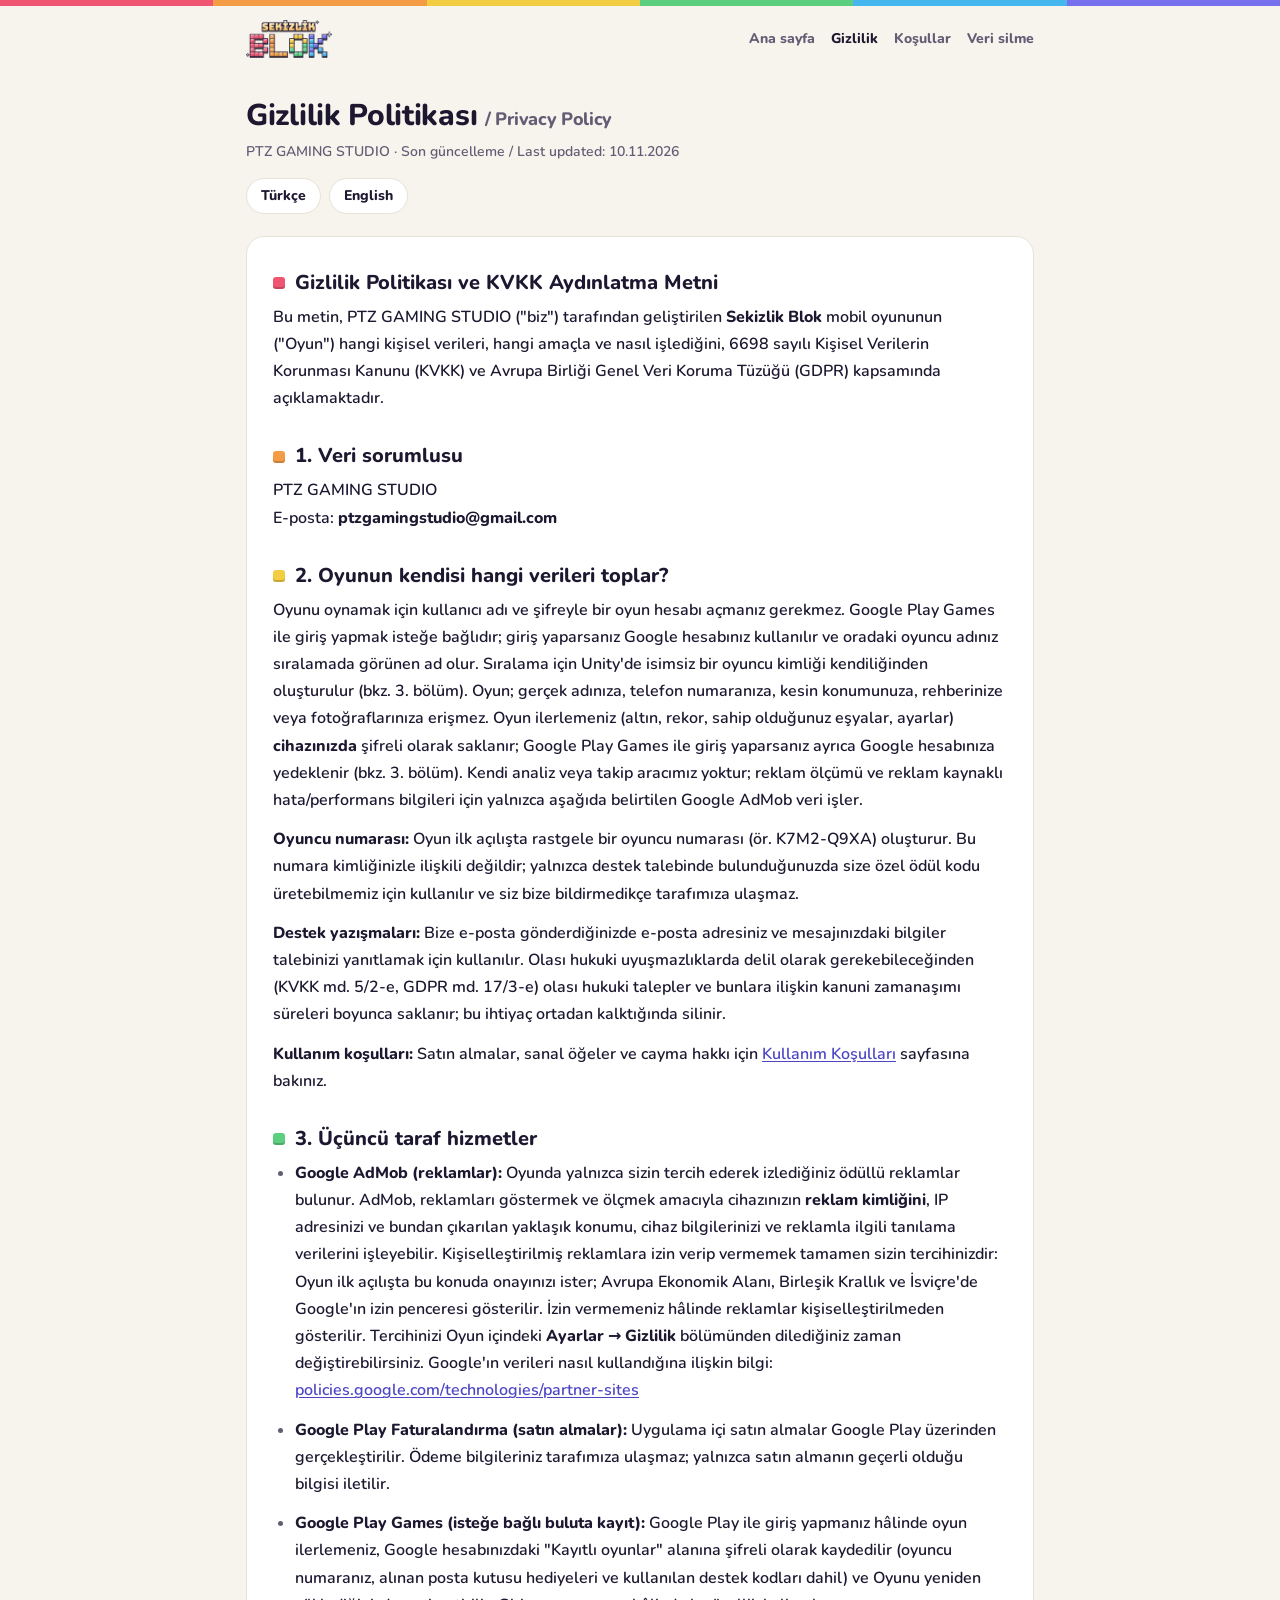
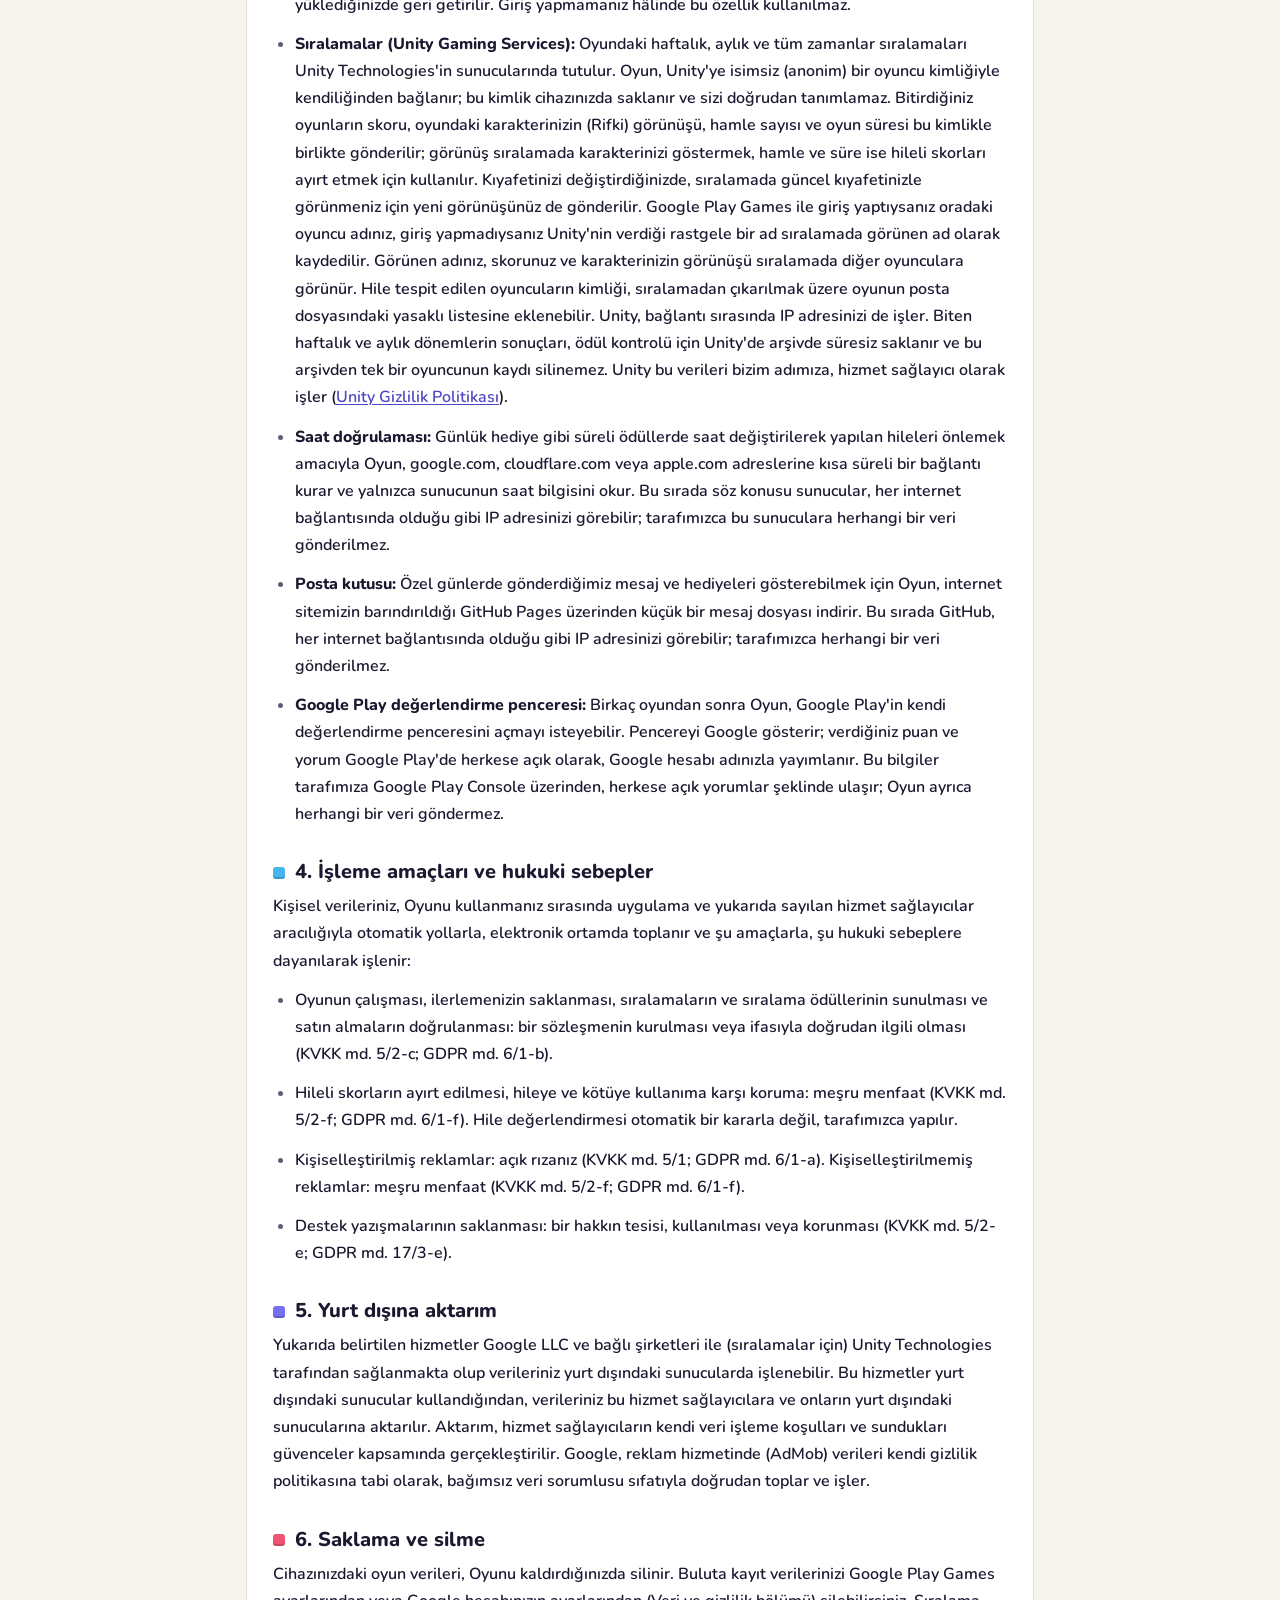
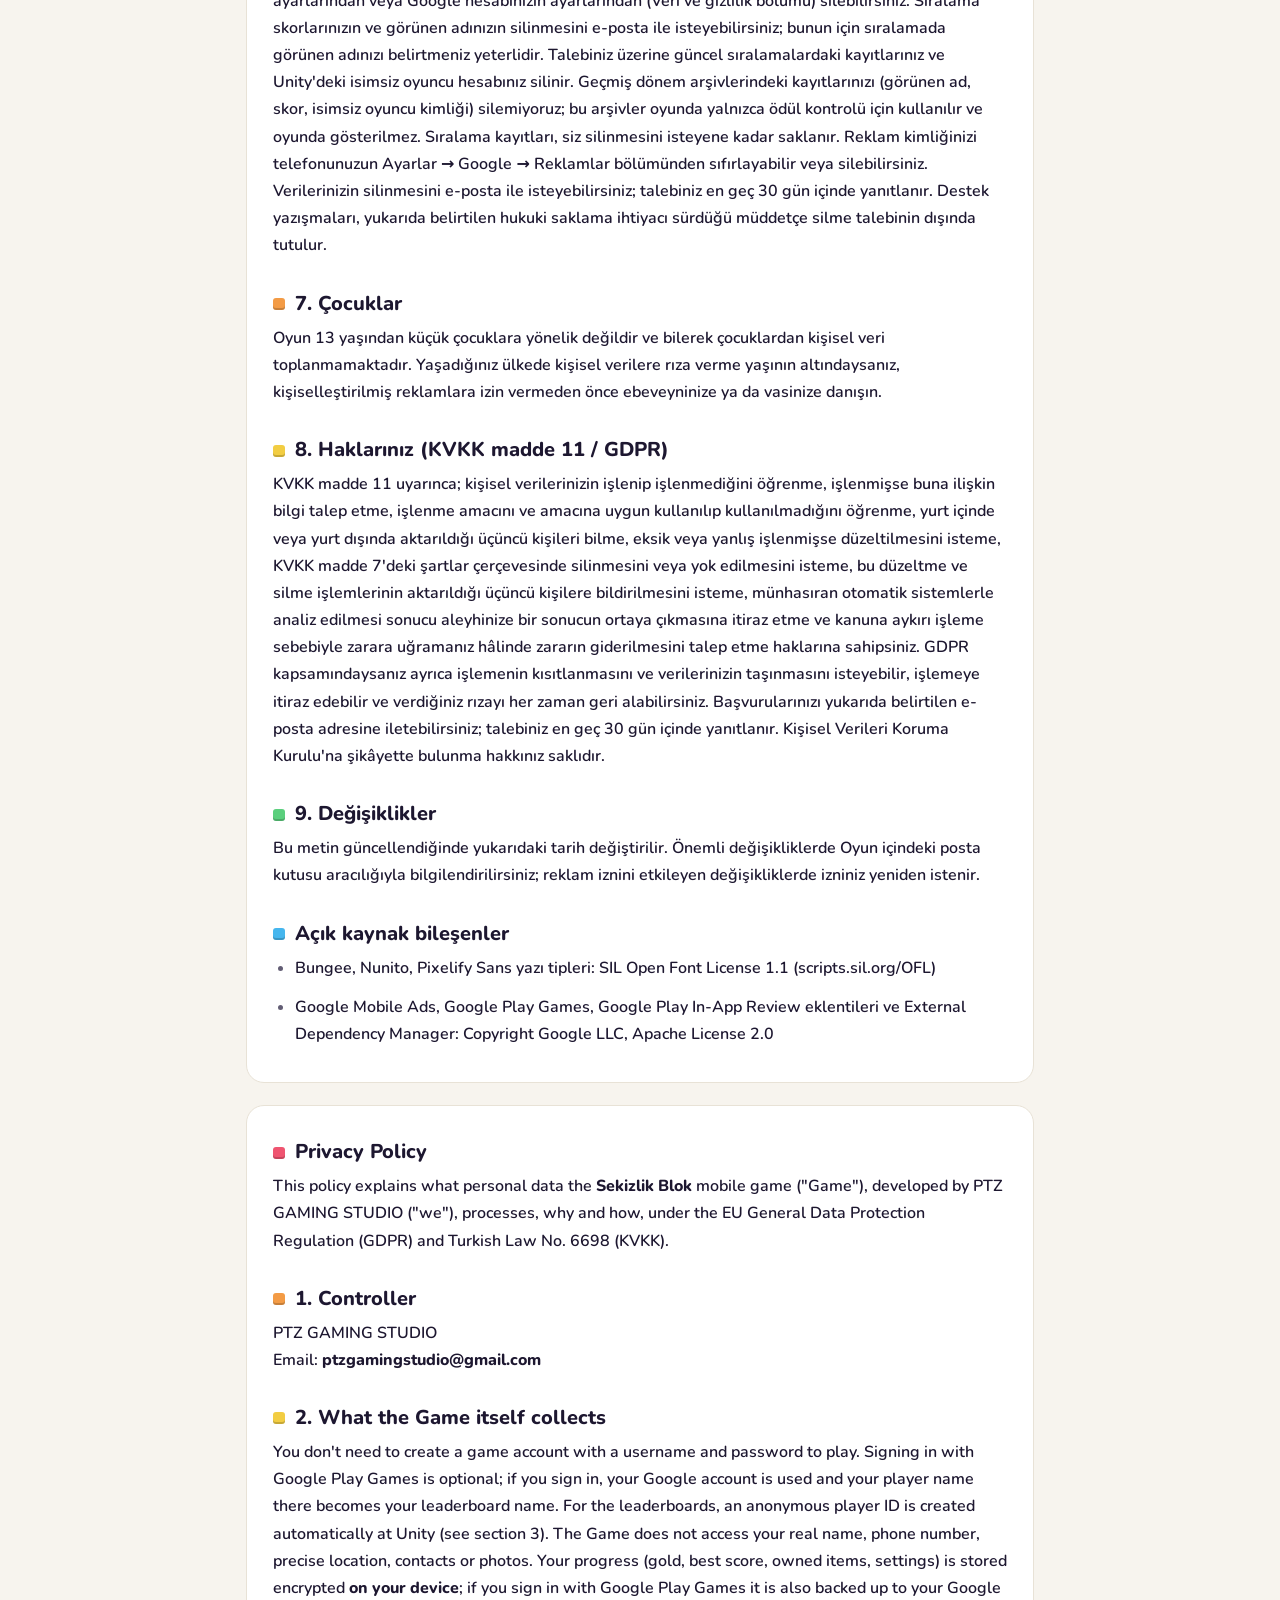
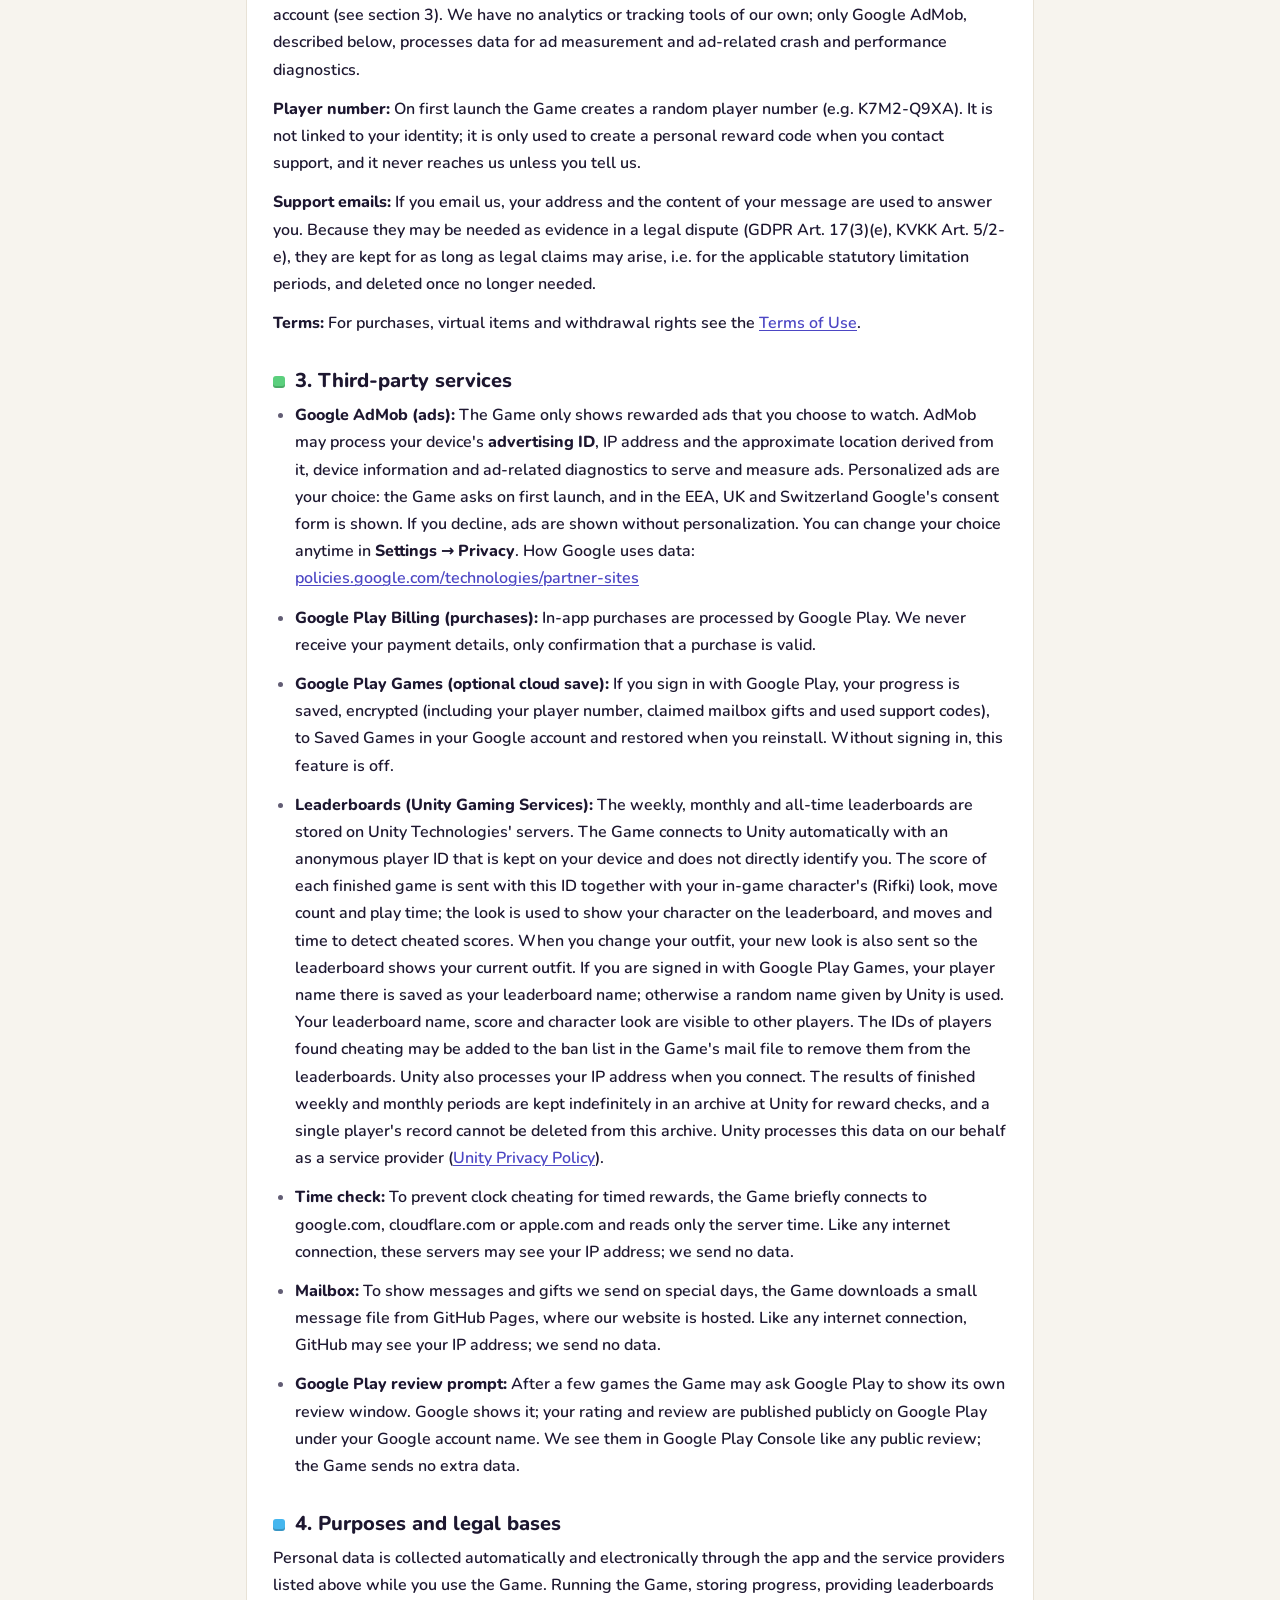
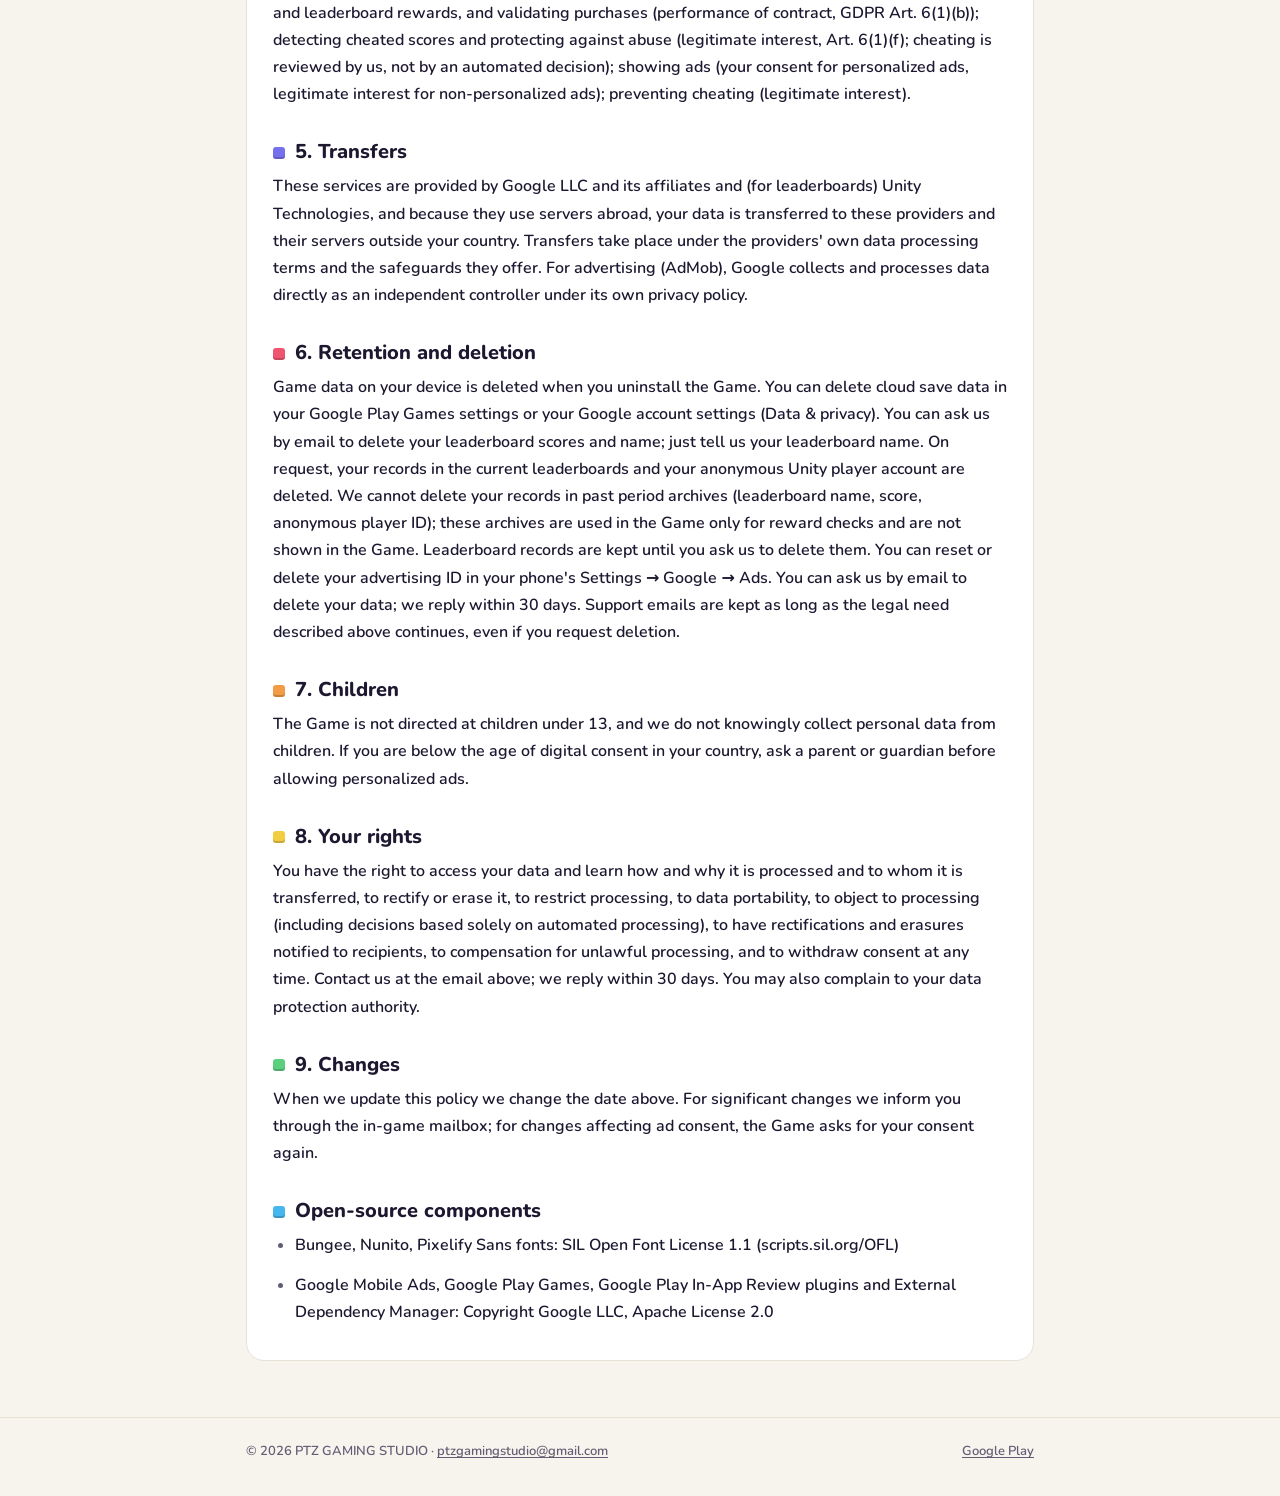
==== gizlilik.html @ ecf49eba "Add files via upload" ====
<!doctype html>
<html lang="tr">
<head>
<meta charset="utf-8">
<meta name="viewport" content="width=device-width, initial-scale=1">
<title>Sekizlik Blok · Gizlilik Politikası / Privacy Policy</title>
<link rel="icon" type="image/png" href="favicon.png">
<link rel="apple-touch-icon" href="icon-192.png">
<link rel="stylesheet" href="site.css">
<meta name="theme-color" content="#f7f4ee">
</head>
<body>
<div class="stripe"></div>
<header class="top"><a class="brand" href="index.html" aria-label="Sekizlik Blok ana sayfa"><img src="logo.png" alt="Sekizlik Blok" width="720" height="318"></a><nav aria-label="Site"><a href="index.html">Ana sayfa</a><a href="gizlilik.html" aria-current="page">Gizlilik</a><a href="kosullar.html">Koşullar</a><a href="veri-silme.html">Veri silme</a></nav></header>
<main>
<h1>Gizlilik Politikası <span class="muted" style="font-size:.6em">/ Privacy Policy</span></h1>
<p class="muted">PTZ GAMING STUDIO · Son güncelleme / Last updated: 10.11.2026</p>
<nav class="lang" aria-label="Dil / Language"><a href="#tr">Türkçe</a><a href="#en">English</a></nav>

<section id="tr">
<h2>Gizlilik Politikası ve KVKK Aydınlatma Metni</h2>
<p>Bu metin, PTZ GAMING STUDIO ("biz") tarafından geliştirilen <b>Sekizlik Blok</b> mobil oyununun ("Oyun") hangi kişisel verileri, hangi amaçla ve nasıl işlediğini, 6698 sayılı Kişisel Verilerin Korunması Kanunu (KVKK) ve Avrupa Birliği Genel Veri Koruma Tüzüğü (GDPR) kapsamında açıklamaktadır.</p>

<h2>1. Veri sorumlusu</h2>
<p>PTZ GAMING STUDIO<br>E-posta: <b>ptzgamingstudio@gmail.com</b></p>

<h2>2. Oyunun kendisi hangi verileri toplar?</h2>
<p>Oyunu oynamak için kullanıcı adı ve şifreyle bir oyun hesabı açmanız gerekmez. Google Play Games ile giriş yapmak isteğe bağlıdır; giriş yaparsanız Google hesabınız kullanılır ve oradaki oyuncu adınız sıralamada görünen ad olur. Sıralama için Unity'de isimsiz bir oyuncu kimliği kendiliğinden oluşturulur (bkz. 3. bölüm). Oyun; gerçek adınıza, telefon numaranıza, kesin konumunuza, rehberinize veya fotoğraflarınıza erişmez. Oyun ilerlemeniz (altın, rekor, sahip olduğunuz eşyalar, ayarlar) <b>cihazınızda</b> şifreli olarak saklanır; Google Play Games ile giriş yaparsanız ayrıca Google hesabınıza yedeklenir (bkz. 3. bölüm). Kendi analiz veya takip aracımız yoktur; reklam ölçümü ve reklam kaynaklı hata/performans bilgileri için yalnızca aşağıda belirtilen Google AdMob veri işler.</p>
<p><b>Oyuncu numarası:</b> Oyun ilk açılışta rastgele bir oyuncu numarası (ör. K7M2-Q9XA) oluşturur. Bu numara kimliğinizle ilişkili değildir; yalnızca destek talebinde bulunduğunuzda size özel ödül kodu üretebilmemiz için kullanılır ve siz bize bildirmedikçe tarafımıza ulaşmaz.</p>
<p><b>Destek yazışmaları:</b> Bize e-posta gönderdiğinizde e-posta adresiniz ve mesajınızdaki bilgiler talebinizi yanıtlamak için kullanılır. Olası hukuki uyuşmazlıklarda delil olarak gerekebileceğinden (KVKK md. 5/2-e, GDPR md. 17/3-e) olası hukuki talepler ve bunlara ilişkin kanuni zamanaşımı süreleri boyunca saklanır; bu ihtiyaç ortadan kalktığında silinir.</p>
<p><b>Kullanım koşulları:</b> Satın almalar, sanal öğeler ve cayma hakkı için <a href="kosullar.html">Kullanım Koşulları</a> sayfasına bakınız.</p>

<h2>3. Üçüncü taraf hizmetler</h2>
<ul>
<li><b>Google AdMob (reklamlar):</b> Oyunda yalnızca sizin tercih ederek izlediğiniz ödüllü reklamlar bulunur. AdMob, reklamları göstermek ve ölçmek amacıyla cihazınızın <b>reklam kimliğini</b>, IP adresinizi ve bundan çıkarılan yaklaşık konumu, cihaz bilgilerinizi ve reklamla ilgili tanılama verilerini işleyebilir. Kişiselleştirilmiş reklamlara izin verip vermemek tamamen sizin tercihinizdir: Oyun ilk açılışta bu konuda onayınızı ister; Avrupa Ekonomik Alanı, Birleşik Krallık ve İsviçre'de Google'ın izin penceresi gösterilir. İzin vermemeniz hâlinde reklamlar kişiselleştirilmeden gösterilir. Tercihinizi Oyun içindeki <b>Ayarlar → Gizlilik</b> bölümünden dilediğiniz zaman değiştirebilirsiniz. Google'ın verileri nasıl kullandığına ilişkin bilgi: <a href="https://policies.google.com/technologies/partner-sites">policies.google.com/technologies/partner-sites</a></li>
<li><b>Google Play Faturalandırma (satın almalar):</b> Uygulama içi satın almalar Google Play üzerinden gerçekleştirilir. Ödeme bilgileriniz tarafımıza ulaşmaz; yalnızca satın almanın geçerli olduğu bilgisi iletilir.</li>
<li><b>Google Play Games (isteğe bağlı buluta kayıt):</b> Google Play ile giriş yapmanız hâlinde oyun ilerlemeniz, Google hesabınızdaki "Kayıtlı oyunlar" alanına şifreli olarak kaydedilir (oyuncu numaranız, alınan posta kutusu hediyeleri ve kullanılan destek kodları dahil) ve Oyunu yeniden yüklediğinizde geri getirilir. Giriş yapmamanız hâlinde bu özellik kullanılmaz.</li>
<li><b>Sıralamalar (Unity Gaming Services):</b> Oyundaki haftalık, aylık ve tüm zamanlar sıralamaları Unity Technologies'in sunucularında tutulur. Oyun, Unity'ye isimsiz (anonim) bir oyuncu kimliğiyle kendiliğinden bağlanır; bu kimlik cihazınızda saklanır ve sizi doğrudan tanımlamaz. Bitirdiğiniz oyunların skoru, oyundaki karakterinizin (Rifki) görünüşü, hamle sayısı ve oyun süresi bu kimlikle birlikte gönderilir; görünüş sıralamada karakterinizi göstermek, hamle ve süre ise hileli skorları ayırt etmek için kullanılır. Kıyafetinizi değiştirdiğinizde, sıralamada güncel kıyafetinizle görünmeniz için yeni görünüşünüz de gönderilir. Google Play Games ile giriş yaptıysanız oradaki oyuncu adınız, giriş yapmadıysanız Unity'nin verdiği rastgele bir ad sıralamada görünen ad olarak kaydedilir. Görünen adınız, skorunuz ve karakterinizin görünüşü sıralamada diğer oyunculara görünür. Hile tespit edilen oyuncuların kimliği, sıralamadan çıkarılmak üzere oyunun posta dosyasındaki yasaklı listesine eklenebilir. Unity, bağlantı sırasında IP adresinizi de işler. Biten haftalık ve aylık dönemlerin sonuçları, ödül kontrolü için Unity'de arşivde süresiz saklanır ve bu arşivden tek bir oyuncunun kaydı silinemez. Unity bu verileri bizim adımıza, hizmet sağlayıcı olarak işler (<a href="https://unity.com/legal/privacy-policy">Unity Gizlilik Politikası</a>).</li>
<li><b>Saat doğrulaması:</b> Günlük hediye gibi süreli ödüllerde saat değiştirilerek yapılan hileleri önlemek amacıyla Oyun, google.com, cloudflare.com veya apple.com adreslerine kısa süreli bir bağlantı kurar ve yalnızca sunucunun saat bilgisini okur. Bu sırada söz konusu sunucular, her internet bağlantısında olduğu gibi IP adresinizi görebilir; tarafımızca bu sunuculara herhangi bir veri gönderilmez.</li>
<li><b>Posta kutusu:</b> Özel günlerde gönderdiğimiz mesaj ve hediyeleri gösterebilmek için Oyun, internet sitemizin barındırıldığı GitHub Pages üzerinden küçük bir mesaj dosyası indirir. Bu sırada GitHub, her internet bağlantısında olduğu gibi IP adresinizi görebilir; tarafımızca herhangi bir veri gönderilmez.</li>
<li><b>Google Play değerlendirme penceresi:</b> Birkaç oyundan sonra Oyun, Google Play'in kendi değerlendirme penceresini açmayı isteyebilir. Pencereyi Google gösterir; verdiğiniz puan ve yorum Google Play'de herkese açık olarak, Google hesabı adınızla yayımlanır. Bu bilgiler tarafımıza Google Play Console üzerinden, herkese açık yorumlar şeklinde ulaşır; Oyun ayrıca herhangi bir veri göndermez.</li>
</ul>

<h2>4. İşleme amaçları ve hukuki sebepler</h2>
<p>Kişisel verileriniz, Oyunu kullanmanız sırasında uygulama ve yukarıda sayılan hizmet sağlayıcılar aracılığıyla otomatik yollarla, elektronik ortamda toplanır ve şu amaçlarla, şu hukuki sebeplere dayanılarak işlenir:</p>
<ul>
<li>Oyunun çalışması, ilerlemenizin saklanması, sıralamaların ve sıralama ödüllerinin sunulması ve satın almaların doğrulanması: bir sözleşmenin kurulması veya ifasıyla doğrudan ilgili olması (KVKK md. 5/2-c; GDPR md. 6/1-b).</li>
<li>Hileli skorların ayırt edilmesi, hileye ve kötüye kullanıma karşı koruma: meşru menfaat (KVKK md. 5/2-f; GDPR md. 6/1-f). Hile değerlendirmesi otomatik bir kararla değil, tarafımızca yapılır.</li>
<li>Kişiselleştirilmiş reklamlar: açık rızanız (KVKK md. 5/1; GDPR md. 6/1-a). Kişiselleştirilmemiş reklamlar: meşru menfaat (KVKK md. 5/2-f; GDPR md. 6/1-f).</li>
<li>Destek yazışmalarının saklanması: bir hakkın tesisi, kullanılması veya korunması (KVKK md. 5/2-e; GDPR md. 17/3-e).</li>
</ul>

<h2>5. Yurt dışına aktarım</h2>
<p>Yukarıda belirtilen hizmetler Google LLC ve bağlı şirketleri ile (sıralamalar için) Unity Technologies tarafından sağlanmakta olup verileriniz yurt dışındaki sunucularda işlenebilir. Bu hizmetler yurt dışındaki sunucular kullandığından, verileriniz bu hizmet sağlayıcılara ve onların yurt dışındaki sunucularına aktarılır. Aktarım, hizmet sağlayıcıların kendi veri işleme koşulları ve sundukları güvenceler kapsamında gerçekleştirilir. Google, reklam hizmetinde (AdMob) verileri kendi gizlilik politikasına tabi olarak, bağımsız veri sorumlusu sıfatıyla doğrudan toplar ve işler.</p>

<h2>6. Saklama ve silme</h2>
<p>Cihazınızdaki oyun verileri, Oyunu kaldırdığınızda silinir. Buluta kayıt verilerinizi Google Play Games ayarlarından veya Google hesabınızın ayarlarından (Veri ve gizlilik bölümü) silebilirsiniz. Sıralama skorlarınızın ve görünen adınızın silinmesini e-posta ile isteyebilirsiniz; bunun için sıralamada görünen adınızı belirtmeniz yeterlidir. Talebiniz üzerine güncel sıralamalardaki kayıtlarınız ve Unity'deki isimsiz oyuncu hesabınız silinir. Geçmiş dönem arşivlerindeki kayıtlarınızı (görünen ad, skor, isimsiz oyuncu kimliği) silemiyoruz; bu arşivler oyunda yalnızca ödül kontrolü için kullanılır ve oyunda gösterilmez. Sıralama kayıtları, siz silinmesini isteyene kadar saklanır. Reklam kimliğinizi telefonunuzun Ayarlar → Google → Reklamlar bölümünden sıfırlayabilir veya silebilirsiniz. Verilerinizin silinmesini e-posta ile isteyebilirsiniz; talebiniz en geç 30 gün içinde yanıtlanır. Destek yazışmaları, yukarıda belirtilen hukuki saklama ihtiyacı sürdüğü müddetçe silme talebinin dışında tutulur.</p>

<h2>7. Çocuklar</h2>
<p>Oyun 13 yaşından küçük çocuklara yönelik değildir ve bilerek çocuklardan kişisel veri toplanmamaktadır. Yaşadığınız ülkede kişisel verilere rıza verme yaşının altındaysanız, kişiselleştirilmiş reklamlara izin vermeden önce ebeveyninize ya da vasinize danışın.</p>

<h2>8. Haklarınız (KVKK madde 11 / GDPR)</h2>
<p>KVKK madde 11 uyarınca; kişisel verilerinizin işlenip işlenmediğini öğrenme, işlenmişse buna ilişkin bilgi talep etme, işlenme amacını ve amacına uygun kullanılıp kullanılmadığını öğrenme, yurt içinde veya yurt dışında aktarıldığı üçüncü kişileri bilme, eksik veya yanlış işlenmişse düzeltilmesini isteme, KVKK madde 7'deki şartlar çerçevesinde silinmesini veya yok edilmesini isteme, bu düzeltme ve silme işlemlerinin aktarıldığı üçüncü kişilere bildirilmesini isteme, münhasıran otomatik sistemlerle analiz edilmesi sonucu aleyhinize bir sonucun ortaya çıkmasına itiraz etme ve kanuna aykırı işleme sebebiyle zarara uğramanız hâlinde zararın giderilmesini talep etme haklarına sahipsiniz. GDPR kapsamındaysanız ayrıca işlemenin kısıtlanmasını ve verilerinizin taşınmasını isteyebilir, işlemeye itiraz edebilir ve verdiğiniz rızayı her zaman geri alabilirsiniz. Başvurularınızı yukarıda belirtilen e-posta adresine iletebilirsiniz; talebiniz en geç 30 gün içinde yanıtlanır. Kişisel Verileri Koruma Kurulu'na şikâyette bulunma hakkınız saklıdır.</p>

<h2>9. Değişiklikler</h2>
<p>Bu metin güncellendiğinde yukarıdaki tarih değiştirilir. Önemli değişikliklerde Oyun içindeki posta kutusu aracılığıyla bilgilendirilirsiniz; reklam iznini etkileyen değişikliklerde izniniz yeniden istenir.</p>
<h2>Açık kaynak bileşenler</h2>
<ul>
<li>Bungee, Nunito, Pixelify Sans yazı tipleri: SIL Open Font License 1.1 (scripts.sil.org/OFL)</li>
<li>Google Mobile Ads, Google Play Games, Google Play In-App Review eklentileri ve External Dependency Manager: Copyright Google LLC, Apache License 2.0</li>
</ul>
</section>

<section id="en">
<h2>Privacy Policy</h2>
<p>This policy explains what personal data the <b>Sekizlik Blok</b> mobile game ("Game"), developed by PTZ GAMING STUDIO ("we"), processes, why and how, under the EU General Data Protection Regulation (GDPR) and Turkish Law No. 6698 (KVKK).</p>

<h2>1. Controller</h2>
<p>PTZ GAMING STUDIO<br>Email: <b>ptzgamingstudio@gmail.com</b></p>

<h2>2. What the Game itself collects</h2>
<p>You don't need to create a game account with a username and password to play. Signing in with Google Play Games is optional; if you sign in, your Google account is used and your player name there becomes your leaderboard name. For the leaderboards, an anonymous player ID is created automatically at Unity (see section 3). The Game does not access your real name, phone number, precise location, contacts or photos. Your progress (gold, best score, owned items, settings) is stored encrypted <b>on your device</b>; if you sign in with Google Play Games it is also backed up to your Google account (see section 3). We have no analytics or tracking tools of our own; only Google AdMob, described below, processes data for ad measurement and ad-related crash and performance diagnostics.</p>
<p><b>Player number:</b> On first launch the Game creates a random player number (e.g. K7M2-Q9XA). It is not linked to your identity; it is only used to create a personal reward code when you contact support, and it never reaches us unless you tell us.</p>
<p><b>Support emails:</b> If you email us, your address and the content of your message are used to answer you. Because they may be needed as evidence in a legal dispute (GDPR Art. 17(3)(e), KVKK Art. 5/2-e), they are kept for as long as legal claims may arise, i.e. for the applicable statutory limitation periods, and deleted once no longer needed.</p>
<p><b>Terms:</b> For purchases, virtual items and withdrawal rights see the <a href="kosullar.html#en">Terms of Use</a>.</p>

<h2>3. Third-party services</h2>
<ul>
<li><b>Google AdMob (ads):</b> The Game only shows rewarded ads that you choose to watch. AdMob may process your device's <b>advertising ID</b>, IP address and the approximate location derived from it, device information and ad-related diagnostics to serve and measure ads. Personalized ads are your choice: the Game asks on first launch, and in the EEA, UK and Switzerland Google's consent form is shown. If you decline, ads are shown without personalization. You can change your choice anytime in <b>Settings → Privacy</b>. How Google uses data: <a href="https://policies.google.com/technologies/partner-sites">policies.google.com/technologies/partner-sites</a></li>
<li><b>Google Play Billing (purchases):</b> In-app purchases are processed by Google Play. We never receive your payment details, only confirmation that a purchase is valid.</li>
<li><b>Google Play Games (optional cloud save):</b> If you sign in with Google Play, your progress is saved, encrypted (including your player number, claimed mailbox gifts and used support codes), to Saved Games in your Google account and restored when you reinstall. Without signing in, this feature is off.</li>
<li><b>Leaderboards (Unity Gaming Services):</b> The weekly, monthly and all-time leaderboards are stored on Unity Technologies' servers. The Game connects to Unity automatically with an anonymous player ID that is kept on your device and does not directly identify you. The score of each finished game is sent with this ID together with your in-game character's (Rifki) look, move count and play time; the look is used to show your character on the leaderboard, and moves and time to detect cheated scores. When you change your outfit, your new look is also sent so the leaderboard shows your current outfit. If you are signed in with Google Play Games, your player name there is saved as your leaderboard name; otherwise a random name given by Unity is used. Your leaderboard name, score and character look are visible to other players. The IDs of players found cheating may be added to the ban list in the Game's mail file to remove them from the leaderboards. Unity also processes your IP address when you connect. The results of finished weekly and monthly periods are kept indefinitely in an archive at Unity for reward checks, and a single player's record cannot be deleted from this archive. Unity processes this data on our behalf as a service provider (<a href="https://unity.com/legal/privacy-policy">Unity Privacy Policy</a>).</li>
<li><b>Time check:</b> To prevent clock cheating for timed rewards, the Game briefly connects to google.com, cloudflare.com or apple.com and reads only the server time. Like any internet connection, these servers may see your IP address; we send no data.</li>
<li><b>Mailbox:</b> To show messages and gifts we send on special days, the Game downloads a small message file from GitHub Pages, where our website is hosted. Like any internet connection, GitHub may see your IP address; we send no data.</li>
<li><b>Google Play review prompt:</b> After a few games the Game may ask Google Play to show its own review window. Google shows it; your rating and review are published publicly on Google Play under your Google account name. We see them in Google Play Console like any public review; the Game sends no extra data.</li>
</ul>

<h2>4. Purposes and legal bases</h2>
<p>Personal data is collected automatically and electronically through the app and the service providers listed above while you use the Game. Running the Game, storing progress, providing leaderboards and leaderboard rewards, and validating purchases (performance of contract, GDPR Art. 6(1)(b)); detecting cheated scores and protecting against abuse (legitimate interest, Art. 6(1)(f); cheating is reviewed by us, not by an automated decision); showing ads (your consent for personalized ads, legitimate interest for non-personalized ads); preventing cheating (legitimate interest).</p>

<h2>5. Transfers</h2>
<p>These services are provided by Google LLC and its affiliates and (for leaderboards) Unity Technologies, and because they use servers abroad, your data is transferred to these providers and their servers outside your country. Transfers take place under the providers' own data processing terms and the safeguards they offer. For advertising (AdMob), Google collects and processes data directly as an independent controller under its own privacy policy.</p>

<h2>6. Retention and deletion</h2>
<p>Game data on your device is deleted when you uninstall the Game. You can delete cloud save data in your Google Play Games settings or your Google account settings (Data & privacy). You can ask us by email to delete your leaderboard scores and name; just tell us your leaderboard name. On request, your records in the current leaderboards and your anonymous Unity player account are deleted. We cannot delete your records in past period archives (leaderboard name, score, anonymous player ID); these archives are used in the Game only for reward checks and are not shown in the Game. Leaderboard records are kept until you ask us to delete them. You can reset or delete your advertising ID in your phone's Settings → Google → Ads. You can ask us by email to delete your data; we reply within 30 days. Support emails are kept as long as the legal need described above continues, even if you request deletion.</p>

<h2>7. Children</h2>
<p>The Game is not directed at children under 13, and we do not knowingly collect personal data from children. If you are below the age of digital consent in your country, ask a parent or guardian before allowing personalized ads.</p>

<h2>8. Your rights</h2>
<p>You have the right to access your data and learn how and why it is processed and to whom it is transferred, to rectify or erase it, to restrict processing, to data portability, to object to processing (including decisions based solely on automated processing), to have rectifications and erasures notified to recipients, to compensation for unlawful processing, and to withdraw consent at any time. Contact us at the email above; we reply within 30 days. You may also complain to your data protection authority.</p>

<h2>9. Changes</h2>
<p>When we update this policy we change the date above. For significant changes we inform you through the in-game mailbox; for changes affecting ad consent, the Game asks for your consent again.</p>
<h2>Open-source components</h2>
<ul>
<li>Bungee, Nunito, Pixelify Sans fonts: SIL Open Font License 1.1 (scripts.sil.org/OFL)</li>
<li>Google Mobile Ads, Google Play Games, Google Play In-App Review plugins and External Dependency Manager: Copyright Google LLC, Apache License 2.0</li>
</ul>
</section>
</main>
<footer><div class="in"><span>© 2026 PTZ GAMING STUDIO · <a href="mailto:ptzgamingstudio@gmail.com">ptzgamingstudio@gmail.com</a></span><span><a href="https://play.google.com/store/apps/details?id=com.ptzgamingstudio.sekizlikblok">Google Play</a></span></div></footer>
</body>
</html>
---- site.css ----
/* © 2026 PTZ GAMING STUDIO · Sekizlik Blok internet sitesi */
@font-face { font-family:"Nunito"; font-weight:600; src:url("Nunito-SemiBold.woff") format("woff"); font-display:swap; }
@font-face { font-family:"Nunito"; font-weight:800; src:url("Nunito-ExtraBold.woff") format("woff"); font-display:swap; }

:root {
  --bg:#f7f4ee; --card:#ffffff; --ink:#1d1730; --muted:#625d74; --line:#e8e2d6; --soft:#f2eee6;
  --link:#4c46c4; --accent:#ffd25e; --accent-ink:#2a1600;
  --b1:#ef5470; --b2:#f39b45; --b3:#f2cd42; --b4:#5bcf7d; --b5:#45b6ee; --b6:#7670ee;
  color-scheme:light;
}
@media (prefers-color-scheme: dark) {
  :root:not([data-theme="light"]) {
    --bg:#15121b; --card:#1f1b28; --ink:#f3f0f8; --muted:#aaa4b9; --line:#322c40; --soft:#272233;
    --link:#aaa6ff; color-scheme:dark;
  }
}
:root[data-theme="dark"] {
  --bg:#15121b; --card:#1f1b28; --ink:#f3f0f8; --muted:#aaa4b9; --line:#322c40; --soft:#272233;
  --link:#aaa6ff; color-scheme:dark;
}

* { box-sizing:border-box; }
html { -webkit-text-size-adjust:100%; }
body { margin:0; background:var(--bg); color:var(--ink); font:600 16px/1.7 "Nunito",system-ui,-apple-system,"Segoe UI",Roboto,sans-serif; }
a { color:var(--link); text-underline-offset:2px; }
b, strong { font-weight:800; }

/* üstteki blok şeridi: logodaki altı renk */
.stripe { height:6px; background:linear-gradient(90deg,var(--b1) 0 16.66%,var(--b2) 0 33.33%,var(--b3) 0 50%,var(--b4) 0 66.66%,var(--b5) 0 83.33%,var(--b6) 0); }

.top { max-width:820px; margin:0 auto; padding:14px 16px; display:flex; align-items:center; justify-content:space-between; gap:12px; flex-wrap:wrap; }
.top .brand { display:flex; align-items:center; text-decoration:none; }
.top .brand img { height:38px; width:auto; display:block; }
.top nav { display:flex; flex-wrap:wrap; gap:4px 16px; font-weight:800; font-size:14px; }
.top nav a { color:var(--muted); text-decoration:none; }
.top nav a:hover, .top nav a[aria-current] { color:var(--ink); }

main { max-width:820px; margin:0 auto; padding:8px 16px 56px; }
main > h1 { font-weight:800; font-size:30px; line-height:1.2; margin:18px 0 6px; letter-spacing:-.01em; }
.muted { color:var(--muted); font-size:14px; }

/* dil seçimi */
.lang { display:flex; flex-wrap:wrap; gap:8px; margin:14px 0 4px; }
.lang a { display:inline-block; padding:5px 14px; border-radius:999px; border:1.5px solid var(--line); background:var(--card); color:var(--ink); text-decoration:none; font-weight:800; font-size:14px; }
.lang a:hover { border-color:var(--ink); }

section { background:var(--card); border:1px solid var(--line); border-radius:18px; padding:10px 26px 22px; margin-top:22px; }
section > h2:first-child { margin-top:22px; }
h2 { font-weight:800; font-size:20px; line-height:1.35; margin:30px 0 8px; display:flex; align-items:flex-start; gap:10px; }
h2::before { content:""; flex:none; width:12px; height:12px; margin-top:.42em; border-radius:3px; background:var(--b6); box-shadow:inset 0 -2px 0 rgba(0,0,0,.18); }
h2:nth-of-type(6n+1)::before { background:var(--b1); }
h2:nth-of-type(6n+2)::before { background:var(--b2); }
h2:nth-of-type(6n+3)::before { background:var(--b3); }
h2:nth-of-type(6n+4)::before { background:var(--b4); }
h2:nth-of-type(6n+5)::before { background:var(--b5); }
p, li { margin:0 0 12px; overflow-wrap:anywhere; }
ul { padding-left:22px; margin:0 0 12px; }
li::marker { color:var(--muted); }

footer { border-top:1px solid var(--line); }
footer .in { max-width:820px; margin:0 auto; padding:22px 16px 34px; color:var(--muted); font-size:13px; display:flex; flex-wrap:wrap; gap:6px 18px; justify-content:space-between; }
footer a { color:var(--muted); }

/* düğme: oyundaki sarı düğme */
.btn { display:inline-flex; align-items:center; gap:10px; padding:12px 22px; border-radius:14px; background:var(--accent); color:var(--accent-ink); border:2px solid #1d1730; box-shadow:0 4px 0 #1d1730; font-weight:800; font-size:17px; text-decoration:none; }
.btn:hover { transform:translateY(1px); box-shadow:0 3px 0 #1d1730; }
.btn:active { transform:translateY(4px); box-shadow:none; }

/* ana sayfa */
.hero { text-align:center; padding:26px 0 8px; }
.hero .logo { width:min(460px,88%); height:auto; display:block; margin:0 auto; }
.hero .tag { font-size:18px; margin:18px auto 22px; max-width:520px; }
.rifki { width:96px; height:96px; margin:10px auto 0; background:url("rifki.png") 0 0 / 384px 96px no-repeat; image-rendering:pixelated; animation:rifki 1.2s steps(1) infinite; }
@keyframes rifki { 0%{background-position:0 0} 50%{background-position:-96px 0} }
.rifki:hover { animation:rifki-cheer .5s steps(1) infinite; }
@keyframes rifki-cheer { 0%{background-position:-192px 0} 50%{background-position:-288px 0} }
@media (prefers-reduced-motion: reduce) { .rifki, .rifki:hover { animation:none; } }
.cards { display:grid; grid-template-columns:1fr 1fr; gap:12px; margin:34px auto 0; max-width:620px; }
@media (max-width:520px) { .cards { grid-template-columns:1fr; } }
.cards a { display:block; background:var(--card); border:1px solid var(--line); border-radius:16px; padding:16px 18px; text-decoration:none; color:var(--ink); }
.cards a:hover { border-color:var(--ink); }
.cards b { display:block; font-size:16px; }
.cards span { color:var(--muted); font-size:14px; }
.icon { width:72px; height:72px; border-radius:18px; display:block; margin:0 auto 8px; box-shadow:0 2px 0 rgba(0,0,0,.08); }

@media (max-width:560px) {
  main > h1 { font-size:25px; }
  section { padding:6px 18px 18px; border-radius:16px; }
  .top .brand img { height:32px; }
}
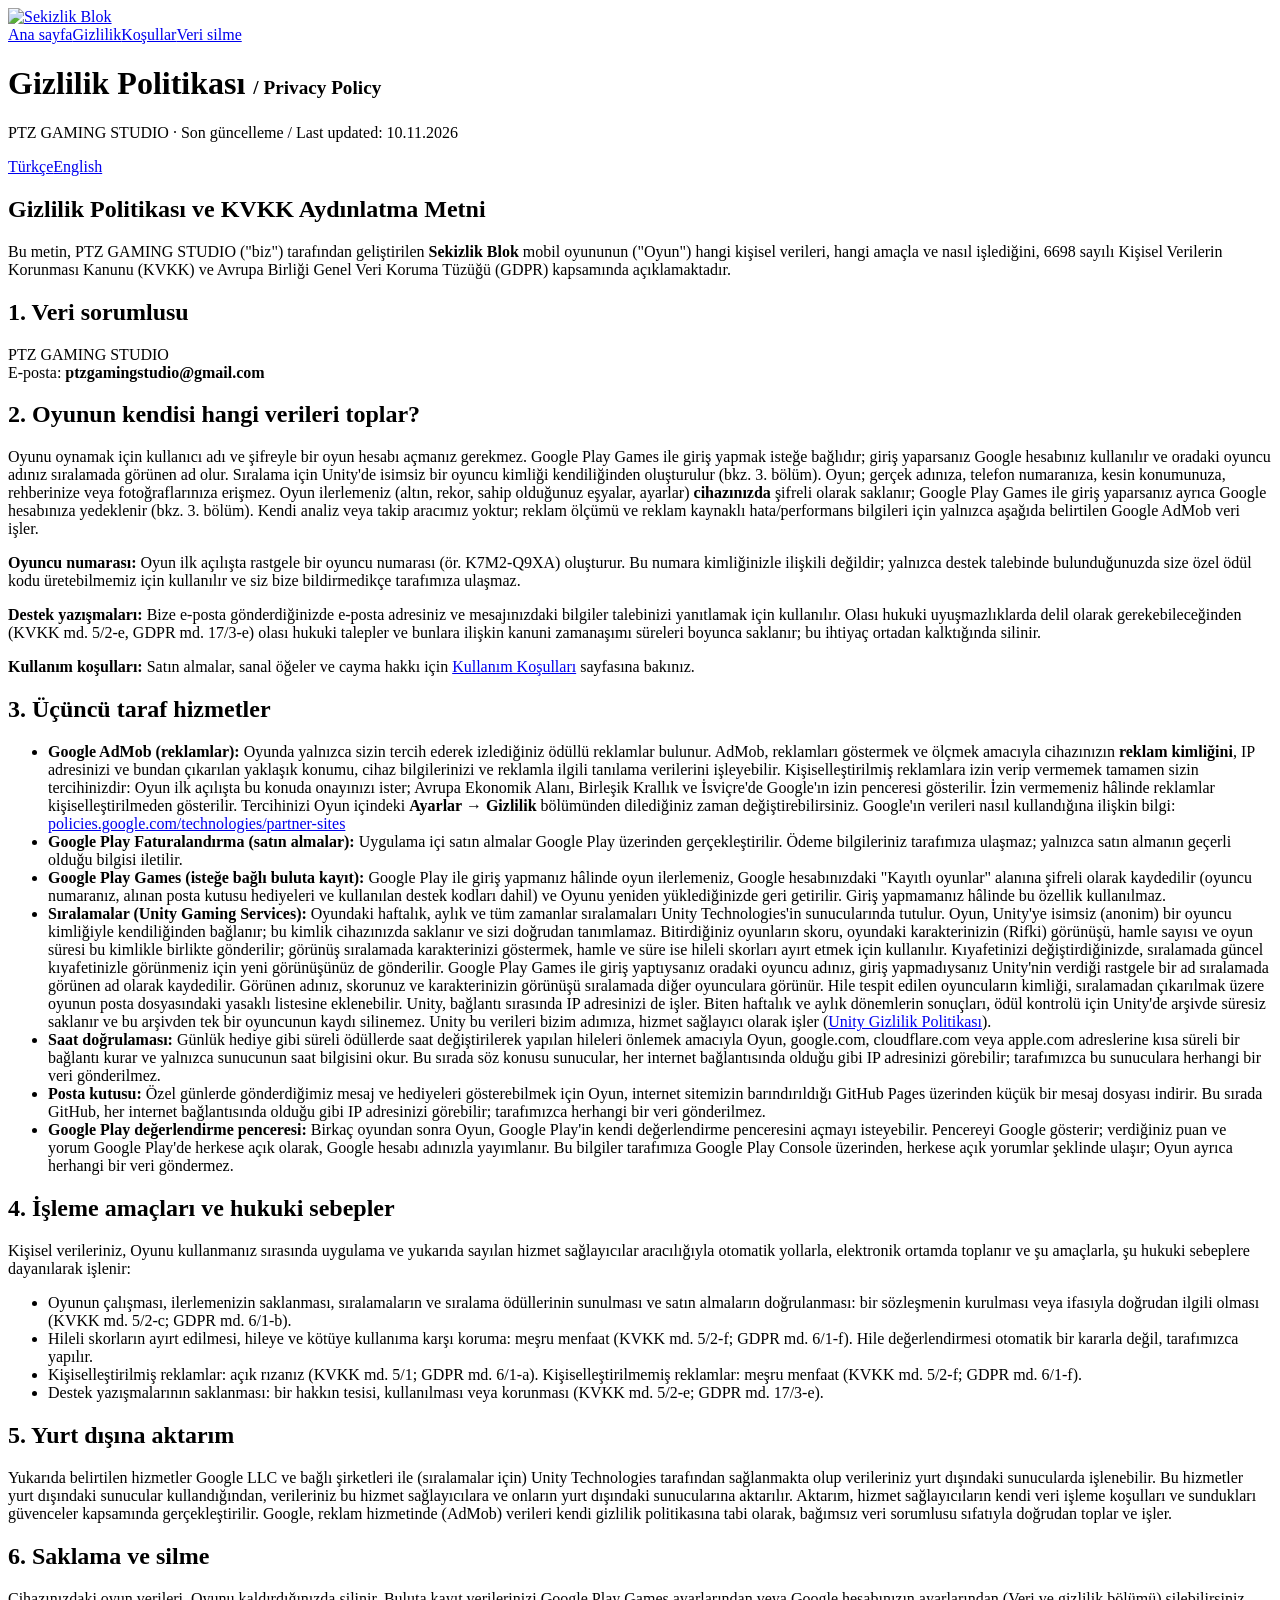
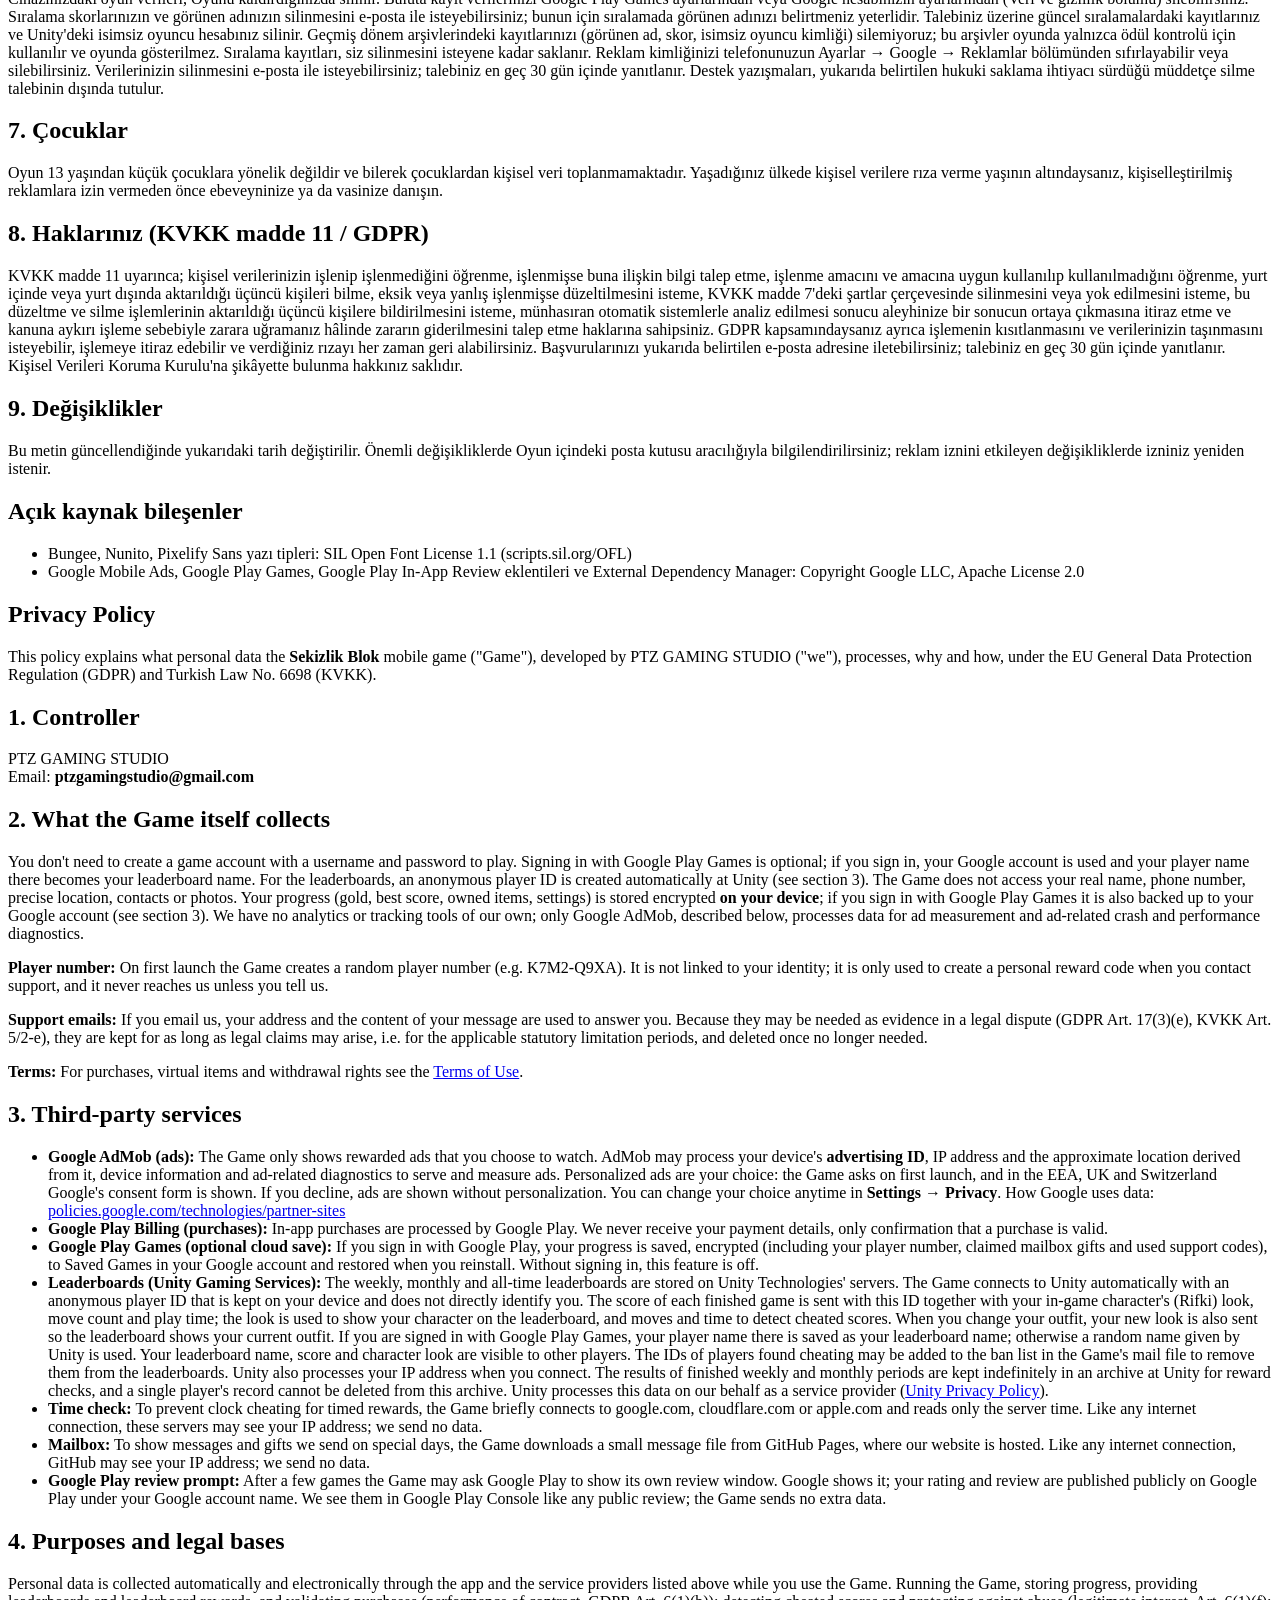
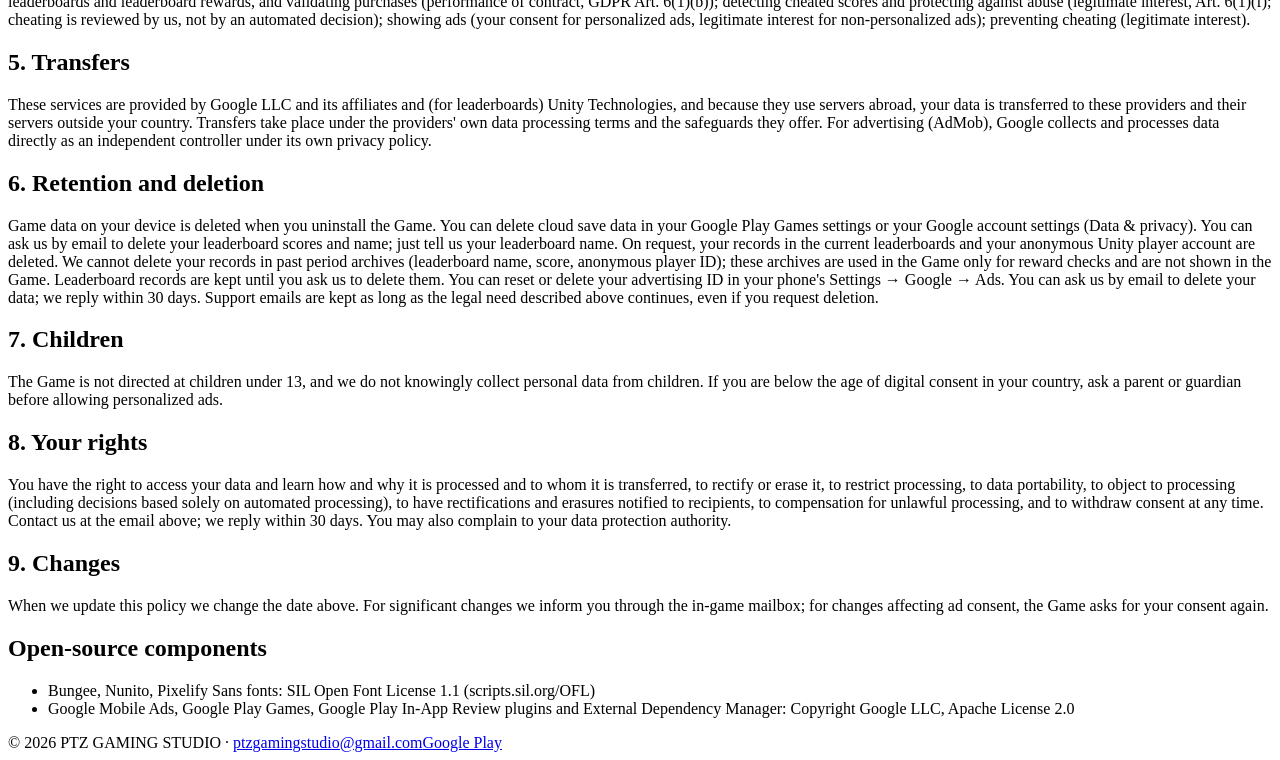
==== commit c15eac75: "Site düzeni" ====
--- a/gizlilik.html
+++ b/gizlilik.html
@@ -4,14 +4,14 @@
 <meta charset="utf-8">
 <meta name="viewport" content="width=device-width, initial-scale=1">
 <title>Sekizlik Blok · Gizlilik Politikası / Privacy Policy</title>
-<link rel="icon" type="image/png" href="favicon.png">
-<link rel="apple-touch-icon" href="icon-192.png">
-<link rel="stylesheet" href="site.css">
+<link rel="icon" type="image/png" href="assets/favicon.png">
+<link rel="apple-touch-icon" href="assets/icon-192.png">
+<link rel="stylesheet" href="assets/site.css">
 <meta name="theme-color" content="#f7f4ee">
 </head>
 <body>
 <div class="stripe"></div>
-<header class="top"><a class="brand" href="index.html" aria-label="Sekizlik Blok ana sayfa"><img src="logo.png" alt="Sekizlik Blok" width="720" height="318"></a><nav aria-label="Site"><a href="index.html">Ana sayfa</a><a href="gizlilik.html" aria-current="page">Gizlilik</a><a href="kosullar.html">Koşullar</a><a href="veri-silme.html">Veri silme</a></nav></header>
+<header class="top"><a class="brand" href="index.html" aria-label="Sekizlik Blok ana sayfa"><img src="assets/logo.png" alt="Sekizlik Blok" width="720" height="318"></a><nav aria-label="Site"><a href="index.html">Ana sayfa</a><a href="gizlilik.html" aria-current="page">Gizlilik</a><a href="kosullar.html">Koşullar</a><a href="veri-silme.html">Veri silme</a></nav></header>
 <main>
 <h1>Gizlilik Politikası <span class="muted" style="font-size:.6em">/ Privacy Policy</span></h1>
 <p class="muted">PTZ GAMING STUDIO · Son güncelleme / Last updated: 10.11.2026</p>
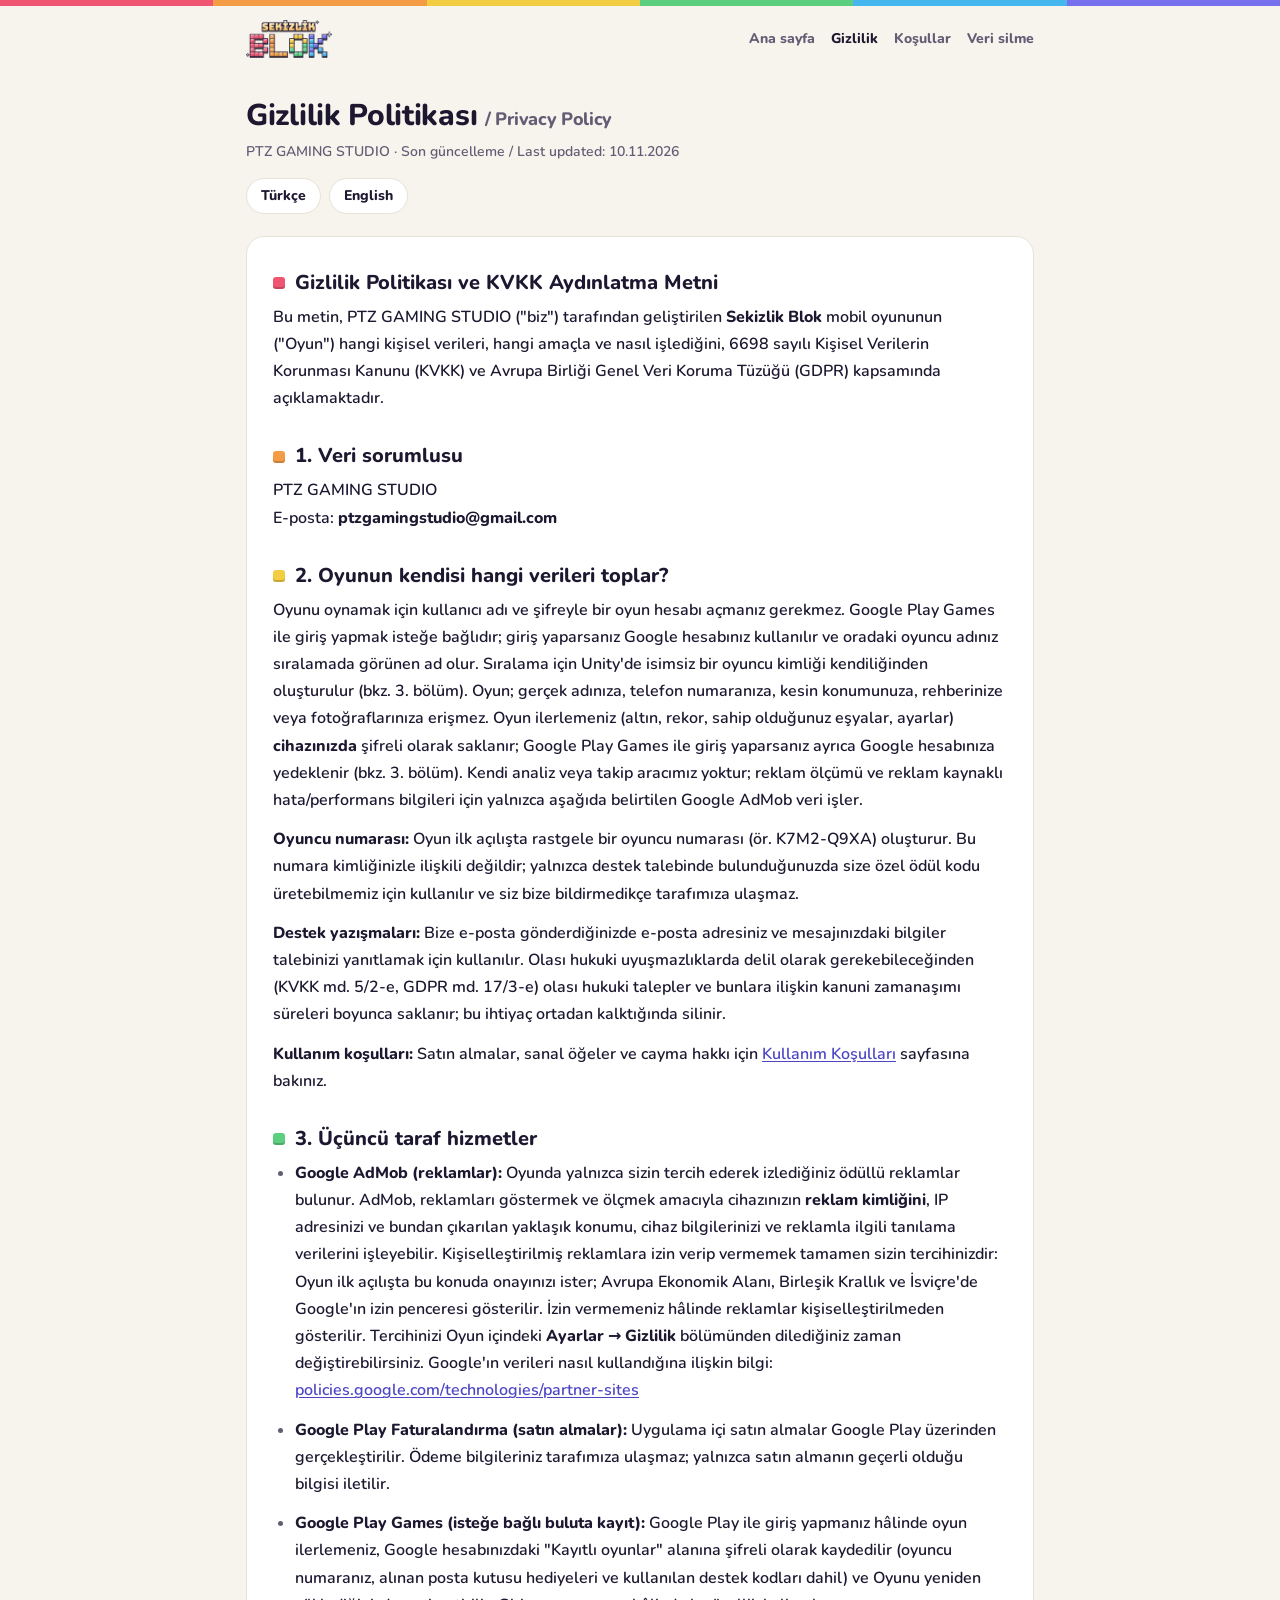
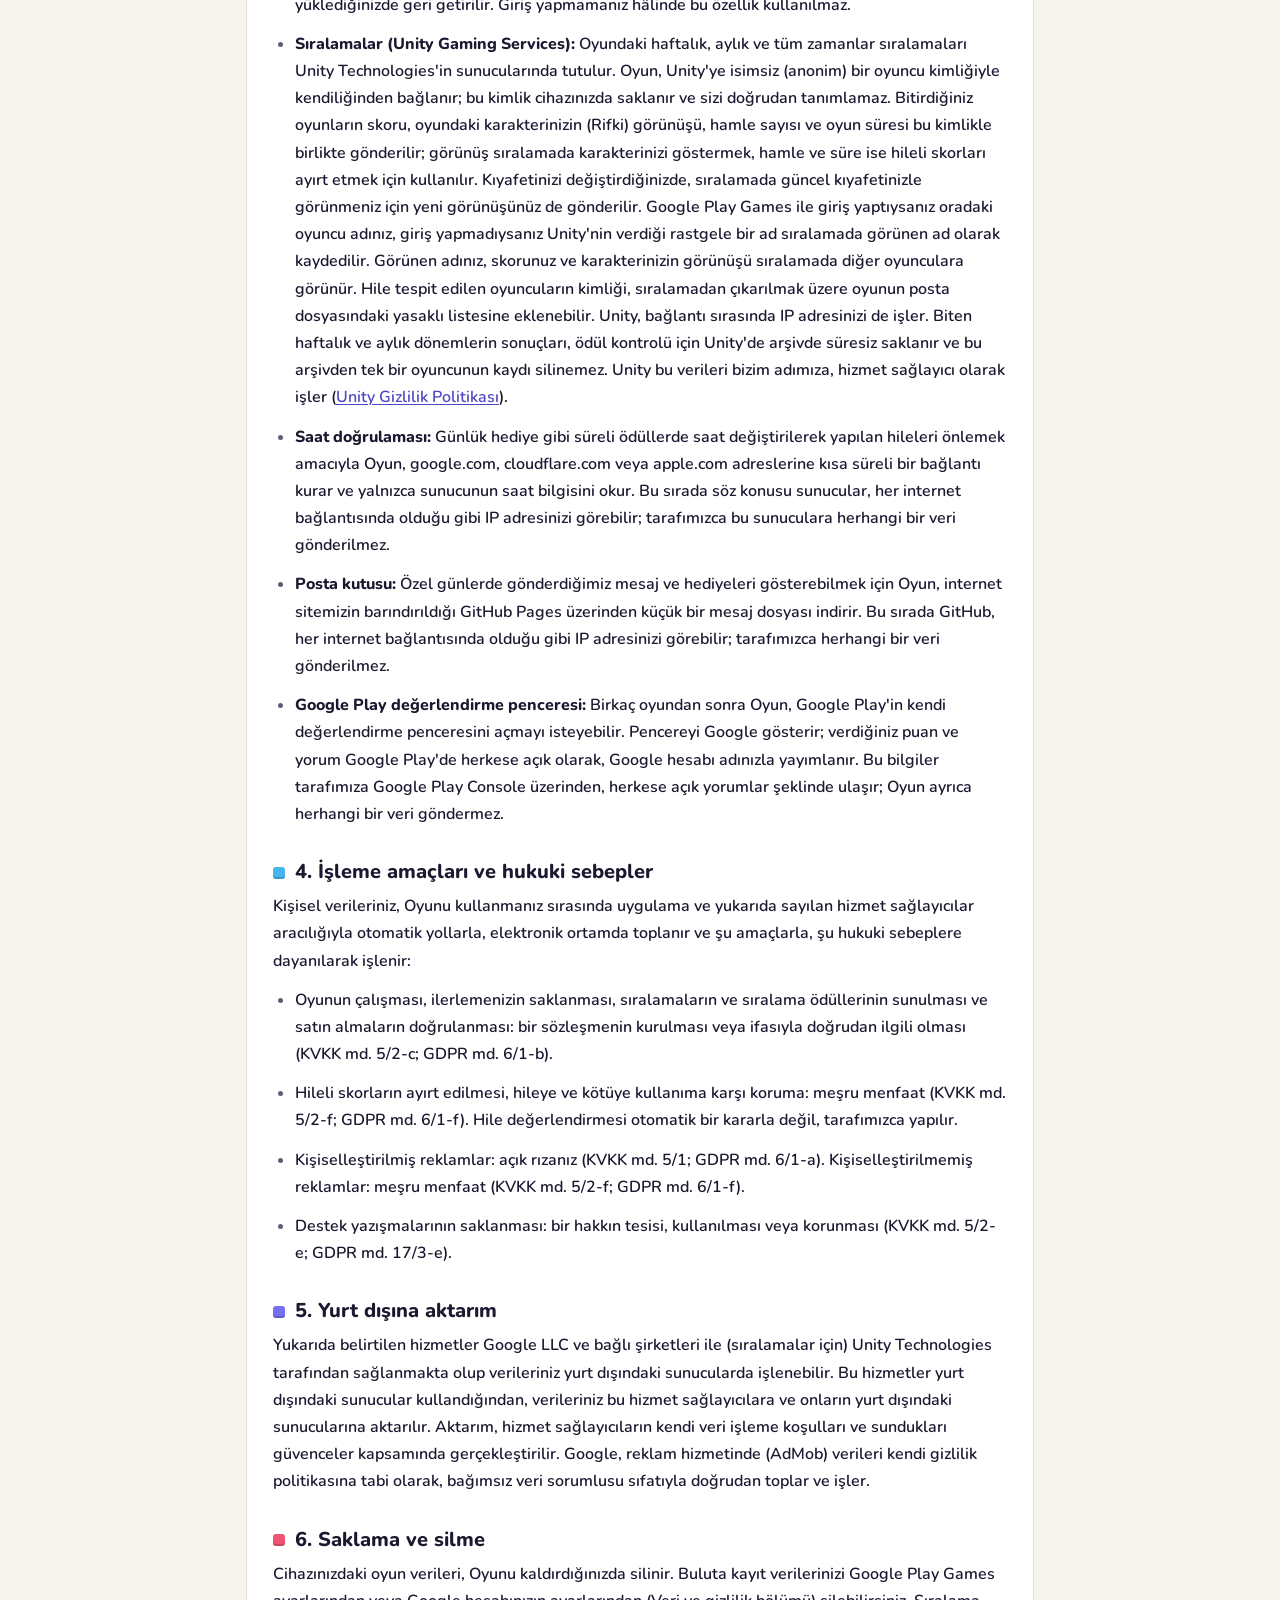
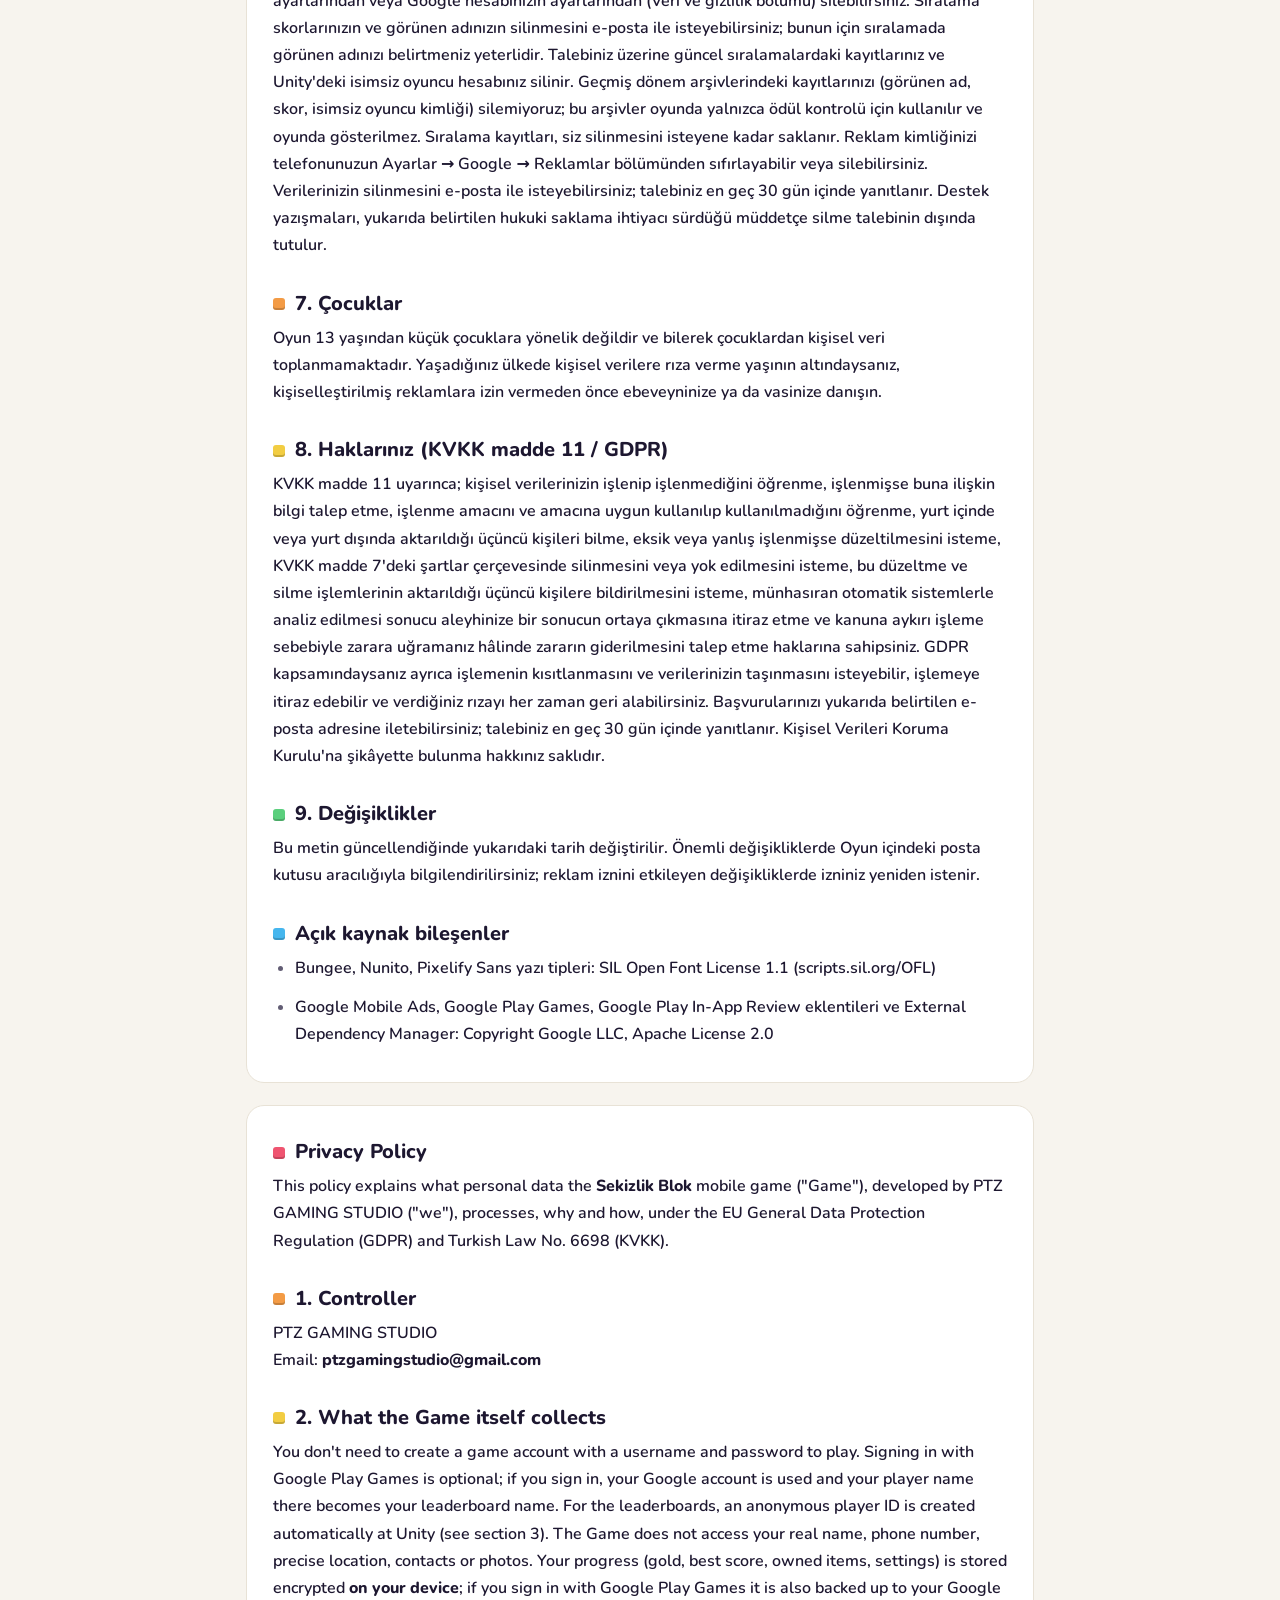
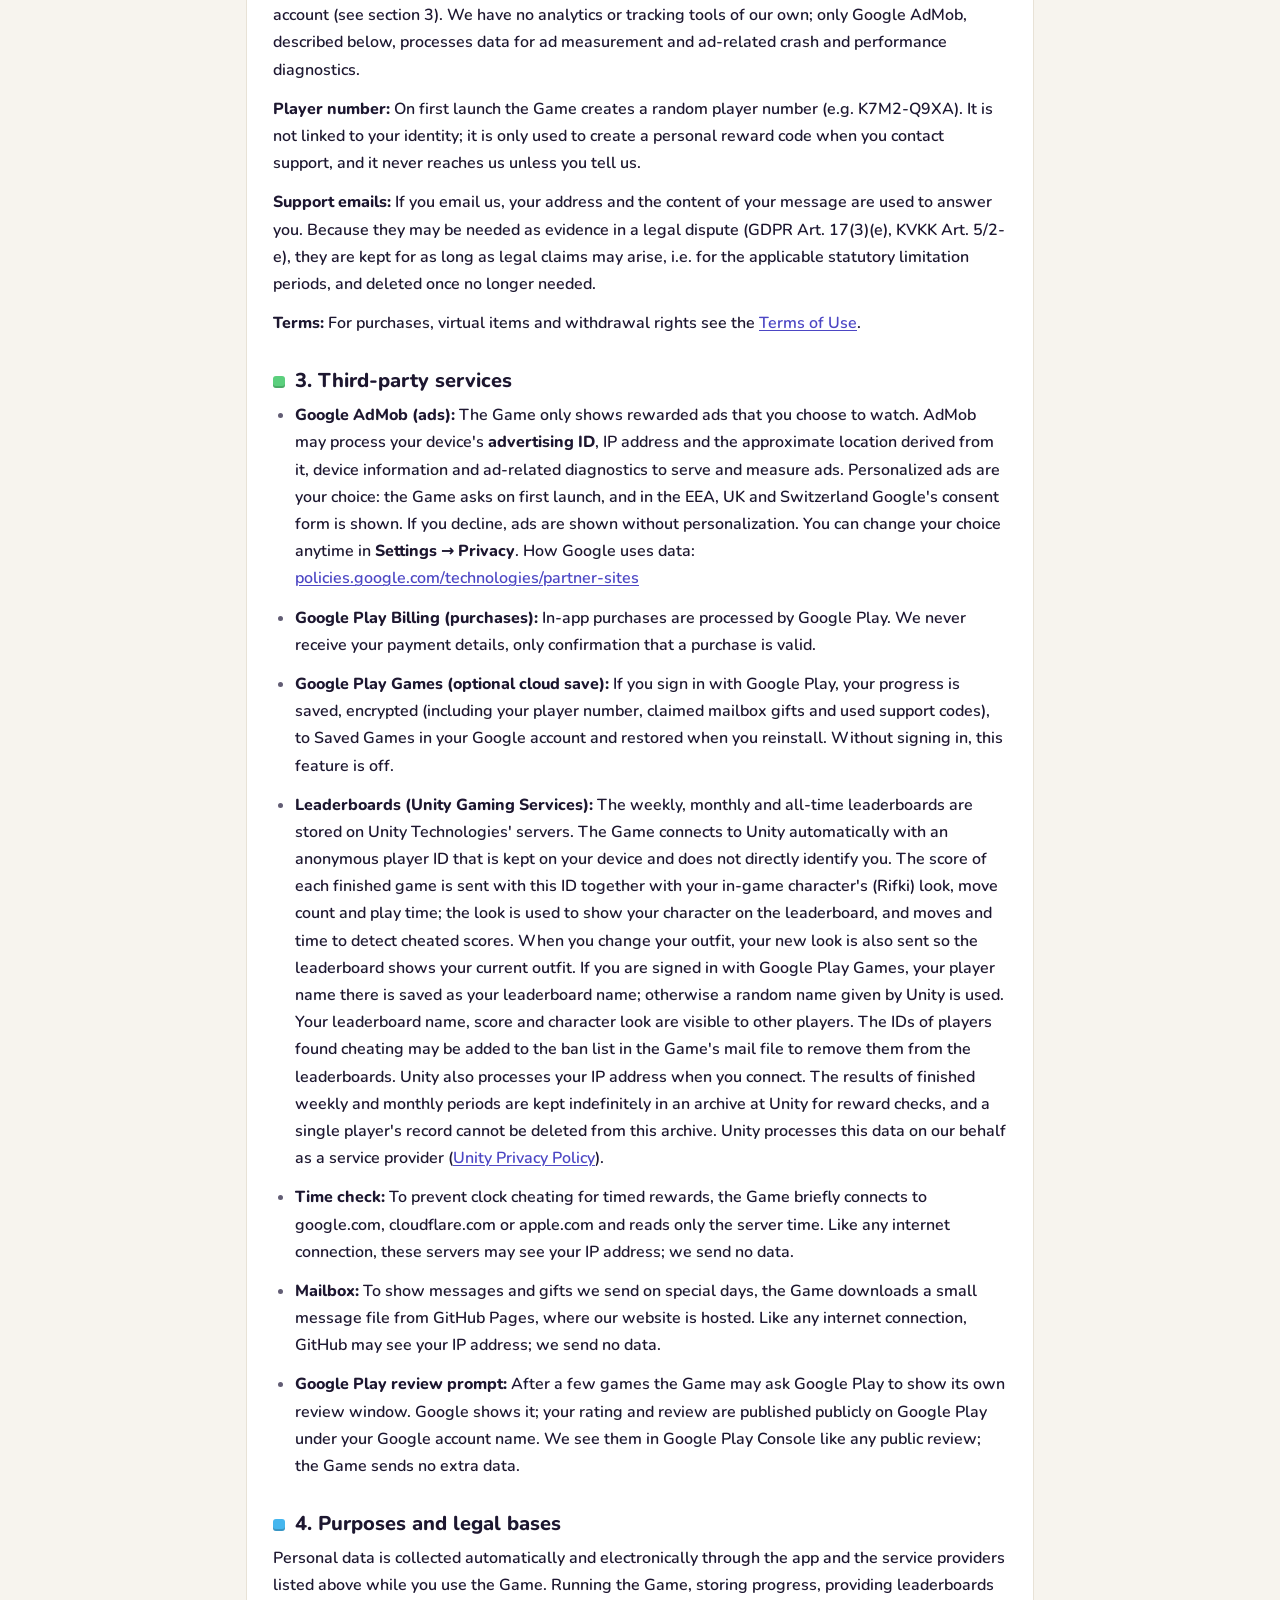
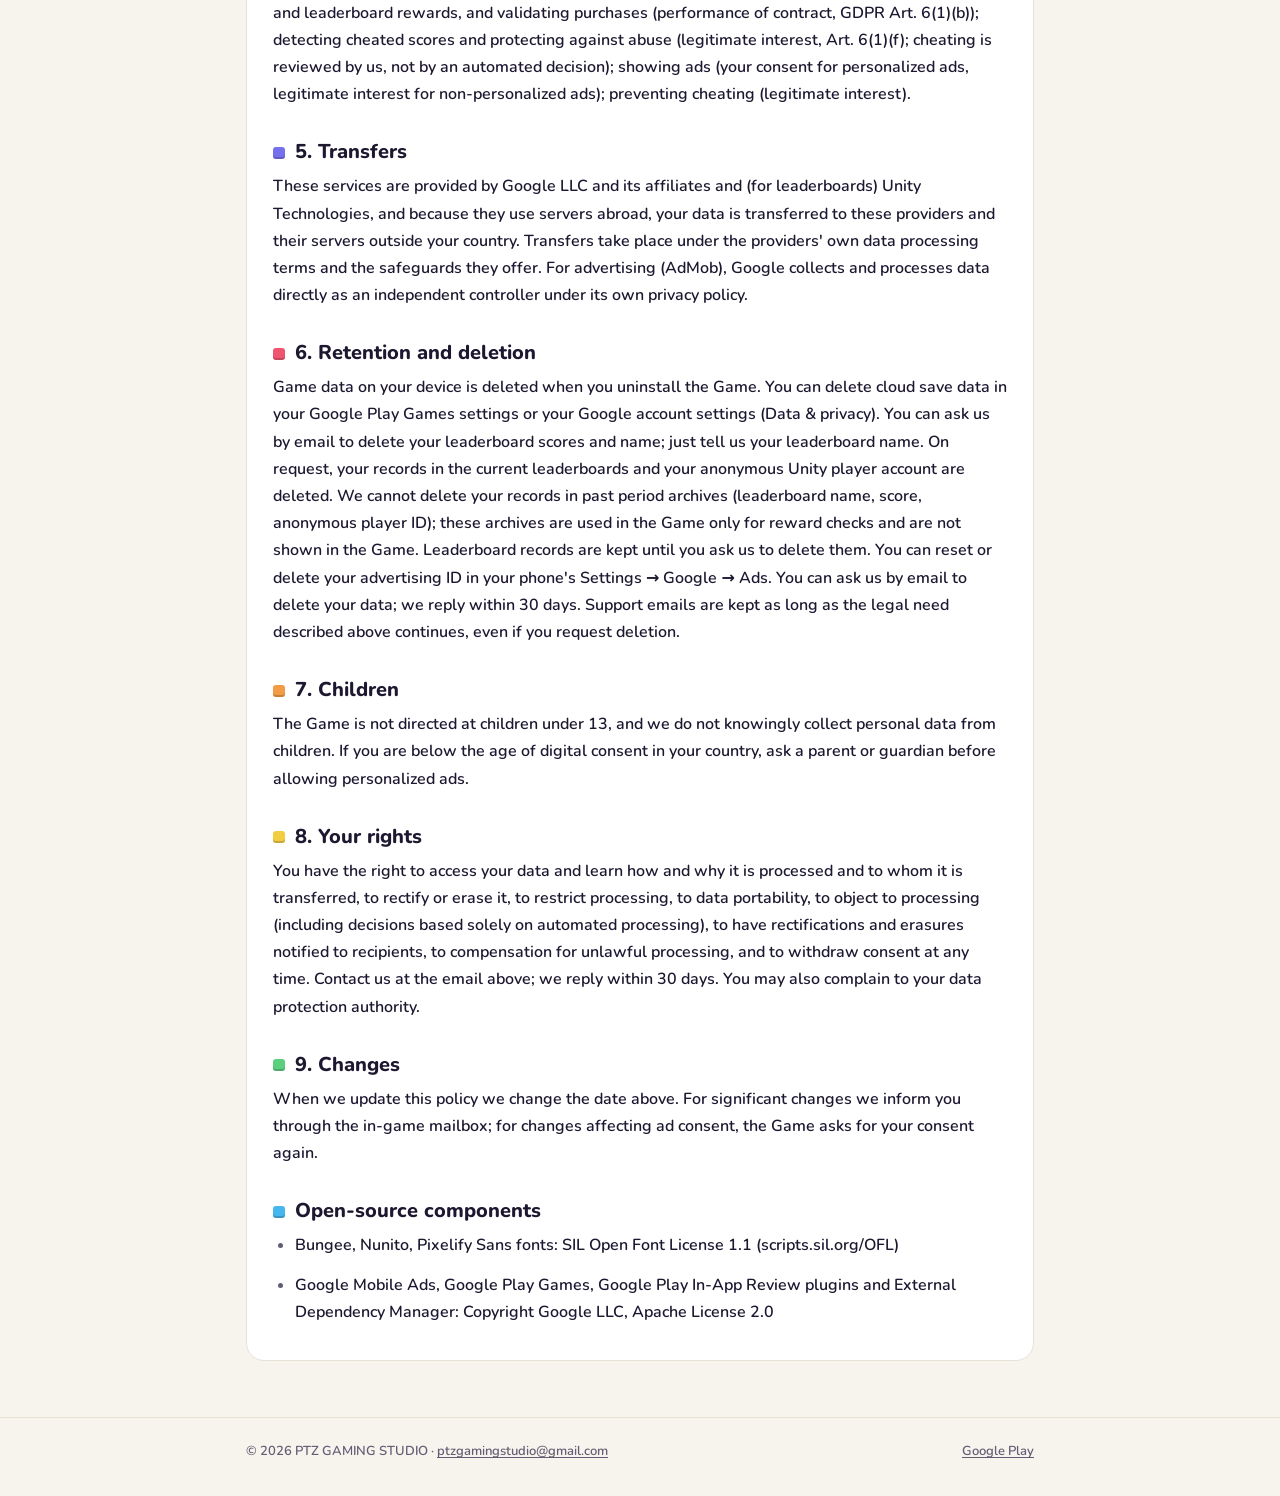
==== commit 099ca9a2: "Add files via upload" ====
--- a/gizlilik.html
+++ b/gizlilik.html
@@ -4,14 +4,14 @@
 <meta charset="utf-8">
 <meta name="viewport" content="width=device-width, initial-scale=1">
 <title>Sekizlik Blok · Gizlilik Politikası / Privacy Policy</title>
-<link rel="icon" type="image/png" href="assets/favicon.png">
-<link rel="apple-touch-icon" href="assets/icon-192.png">
-<link rel="stylesheet" href="assets/site.css">
+<link rel="icon" type="image/png" href="favicon.png">
+<link rel="apple-touch-icon" href="icon-192.png">
+<link rel="stylesheet" href="site.css">
 <meta name="theme-color" content="#f7f4ee">
 </head>
 <body>
 <div class="stripe"></div>
-<header class="top"><a class="brand" href="index.html" aria-label="Sekizlik Blok ana sayfa"><img src="assets/logo.png" alt="Sekizlik Blok" width="720" height="318"></a><nav aria-label="Site"><a href="index.html">Ana sayfa</a><a href="gizlilik.html" aria-current="page">Gizlilik</a><a href="kosullar.html">Koşullar</a><a href="veri-silme.html">Veri silme</a></nav></header>
+<header class="top"><a class="brand" href="index.html" aria-label="Sekizlik Blok ana sayfa"><img src="logo.png" alt="Sekizlik Blok" width="720" height="318"></a><nav aria-label="Site"><a href="index.html">Ana sayfa</a><a href="gizlilik.html" aria-current="page">Gizlilik</a><a href="kosullar.html">Koşullar</a><a href="veri-silme.html">Veri silme</a></nav></header>
 <main>
 <h1>Gizlilik Politikası <span class="muted" style="font-size:.6em">/ Privacy Policy</span></h1>
 <p class="muted">PTZ GAMING STUDIO · Son güncelleme / Last updated: 10.11.2026</p>
--- a/site.css
+++ b/site.css
@@ -0,0 +1,90 @@
+/* © 2026 PTZ GAMING STUDIO · Sekizlik Blok internet sitesi */
+@font-face { font-family:"Nunito"; font-weight:600; src:url("Nunito-SemiBold.woff") format("woff"); font-display:swap; }
+@font-face { font-family:"Nunito"; font-weight:800; src:url("Nunito-ExtraBold.woff") format("woff"); font-display:swap; }
+
+:root {
+  --bg:#f7f4ee; --card:#ffffff; --ink:#1d1730; --muted:#625d74; --line:#e8e2d6; --soft:#f2eee6;
+  --link:#4c46c4; --accent:#ffd25e; --accent-ink:#2a1600;
+  --b1:#ef5470; --b2:#f39b45; --b3:#f2cd42; --b4:#5bcf7d; --b5:#45b6ee; --b6:#7670ee;
+  color-scheme:light;
+}
+@media (prefers-color-scheme: dark) {
+  :root:not([data-theme="light"]) {
+    --bg:#15121b; --card:#1f1b28; --ink:#f3f0f8; --muted:#aaa4b9; --line:#322c40; --soft:#272233;
+    --link:#aaa6ff; color-scheme:dark;
+  }
+}
+:root[data-theme="dark"] {
+  --bg:#15121b; --card:#1f1b28; --ink:#f3f0f8; --muted:#aaa4b9; --line:#322c40; --soft:#272233;
+  --link:#aaa6ff; color-scheme:dark;
+}
+
+* { box-sizing:border-box; }
+html { -webkit-text-size-adjust:100%; }
+body { margin:0; background:var(--bg); color:var(--ink); font:600 16px/1.7 "Nunito",system-ui,-apple-system,"Segoe UI",Roboto,sans-serif; }
+a { color:var(--link); text-underline-offset:2px; }
+b, strong { font-weight:800; }
+
+/* üstteki blok şeridi: logodaki altı renk */
+.stripe { height:6px; background:linear-gradient(90deg,var(--b1) 0 16.66%,var(--b2) 0 33.33%,var(--b3) 0 50%,var(--b4) 0 66.66%,var(--b5) 0 83.33%,var(--b6) 0); }
+
+.top { max-width:820px; margin:0 auto; padding:14px 16px; display:flex; align-items:center; justify-content:space-between; gap:12px; flex-wrap:wrap; }
+.top .brand { display:flex; align-items:center; text-decoration:none; }
+.top .brand img { height:38px; width:auto; display:block; }
+.top nav { display:flex; flex-wrap:wrap; gap:4px 16px; font-weight:800; font-size:14px; }
+.top nav a { color:var(--muted); text-decoration:none; }
+.top nav a:hover, .top nav a[aria-current] { color:var(--ink); }
+
+main { max-width:820px; margin:0 auto; padding:8px 16px 56px; }
+main > h1 { font-weight:800; font-size:30px; line-height:1.2; margin:18px 0 6px; letter-spacing:-.01em; }
+.muted { color:var(--muted); font-size:14px; }
+
+/* dil seçimi */
+.lang { display:flex; flex-wrap:wrap; gap:8px; margin:14px 0 4px; }
+.lang a { display:inline-block; padding:5px 14px; border-radius:999px; border:1.5px solid var(--line); background:var(--card); color:var(--ink); text-decoration:none; font-weight:800; font-size:14px; }
+.lang a:hover { border-color:var(--ink); }
+
+section { background:var(--card); border:1px solid var(--line); border-radius:18px; padding:10px 26px 22px; margin-top:22px; }
+section > h2:first-child { margin-top:22px; }
+h2 { font-weight:800; font-size:20px; line-height:1.35; margin:30px 0 8px; display:flex; align-items:flex-start; gap:10px; }
+h2::before { content:""; flex:none; width:12px; height:12px; margin-top:.42em; border-radius:3px; background:var(--b6); box-shadow:inset 0 -2px 0 rgba(0,0,0,.18); }
+h2:nth-of-type(6n+1)::before { background:var(--b1); }
+h2:nth-of-type(6n+2)::before { background:var(--b2); }
+h2:nth-of-type(6n+3)::before { background:var(--b3); }
+h2:nth-of-type(6n+4)::before { background:var(--b4); }
+h2:nth-of-type(6n+5)::before { background:var(--b5); }
+p, li { margin:0 0 12px; overflow-wrap:anywhere; }
+ul { padding-left:22px; margin:0 0 12px; }
+li::marker { color:var(--muted); }
+
+footer { border-top:1px solid var(--line); }
+footer .in { max-width:820px; margin:0 auto; padding:22px 16px 34px; color:var(--muted); font-size:13px; display:flex; flex-wrap:wrap; gap:6px 18px; justify-content:space-between; }
+footer a { color:var(--muted); }
+
+/* düğme: oyundaki sarı düğme */
+.btn { display:inline-flex; align-items:center; gap:10px; padding:12px 22px; border-radius:14px; background:var(--accent); color:var(--accent-ink); border:2px solid #1d1730; box-shadow:0 4px 0 #1d1730; font-weight:800; font-size:17px; text-decoration:none; }
+.btn:hover { transform:translateY(1px); box-shadow:0 3px 0 #1d1730; }
+.btn:active { transform:translateY(4px); box-shadow:none; }
+
+/* ana sayfa */
+.hero { text-align:center; padding:26px 0 8px; }
+.hero .logo { width:min(460px,88%); height:auto; display:block; margin:0 auto; }
+.hero .tag { font-size:18px; margin:18px auto 22px; max-width:520px; }
+.rifki { width:96px; height:96px; margin:10px auto 0; background:url("rifki.png") 0 0 / 384px 96px no-repeat; image-rendering:pixelated; animation:rifki 1.2s steps(1) infinite; }
+@keyframes rifki { 0%{background-position:0 0} 50%{background-position:-96px 0} }
+.rifki:hover { animation:rifki-cheer .5s steps(1) infinite; }
+@keyframes rifki-cheer { 0%{background-position:-192px 0} 50%{background-position:-288px 0} }
+@media (prefers-reduced-motion: reduce) { .rifki, .rifki:hover { animation:none; } }
+.cards { display:grid; grid-template-columns:1fr 1fr; gap:12px; margin:34px auto 0; max-width:620px; }
+@media (max-width:520px) { .cards { grid-template-columns:1fr; } }
+.cards a { display:block; background:var(--card); border:1px solid var(--line); border-radius:16px; padding:16px 18px; text-decoration:none; color:var(--ink); }
+.cards a:hover { border-color:var(--ink); }
+.cards b { display:block; font-size:16px; }
+.cards span { color:var(--muted); font-size:14px; }
+.icon { width:72px; height:72px; border-radius:18px; display:block; margin:0 auto 8px; box-shadow:0 2px 0 rgba(0,0,0,.08); }
+
+@media (max-width:560px) {
+  main > h1 { font-size:25px; }
+  section { padding:6px 18px 18px; border-radius:16px; }
+  .top .brand img { height:32px; }
+}
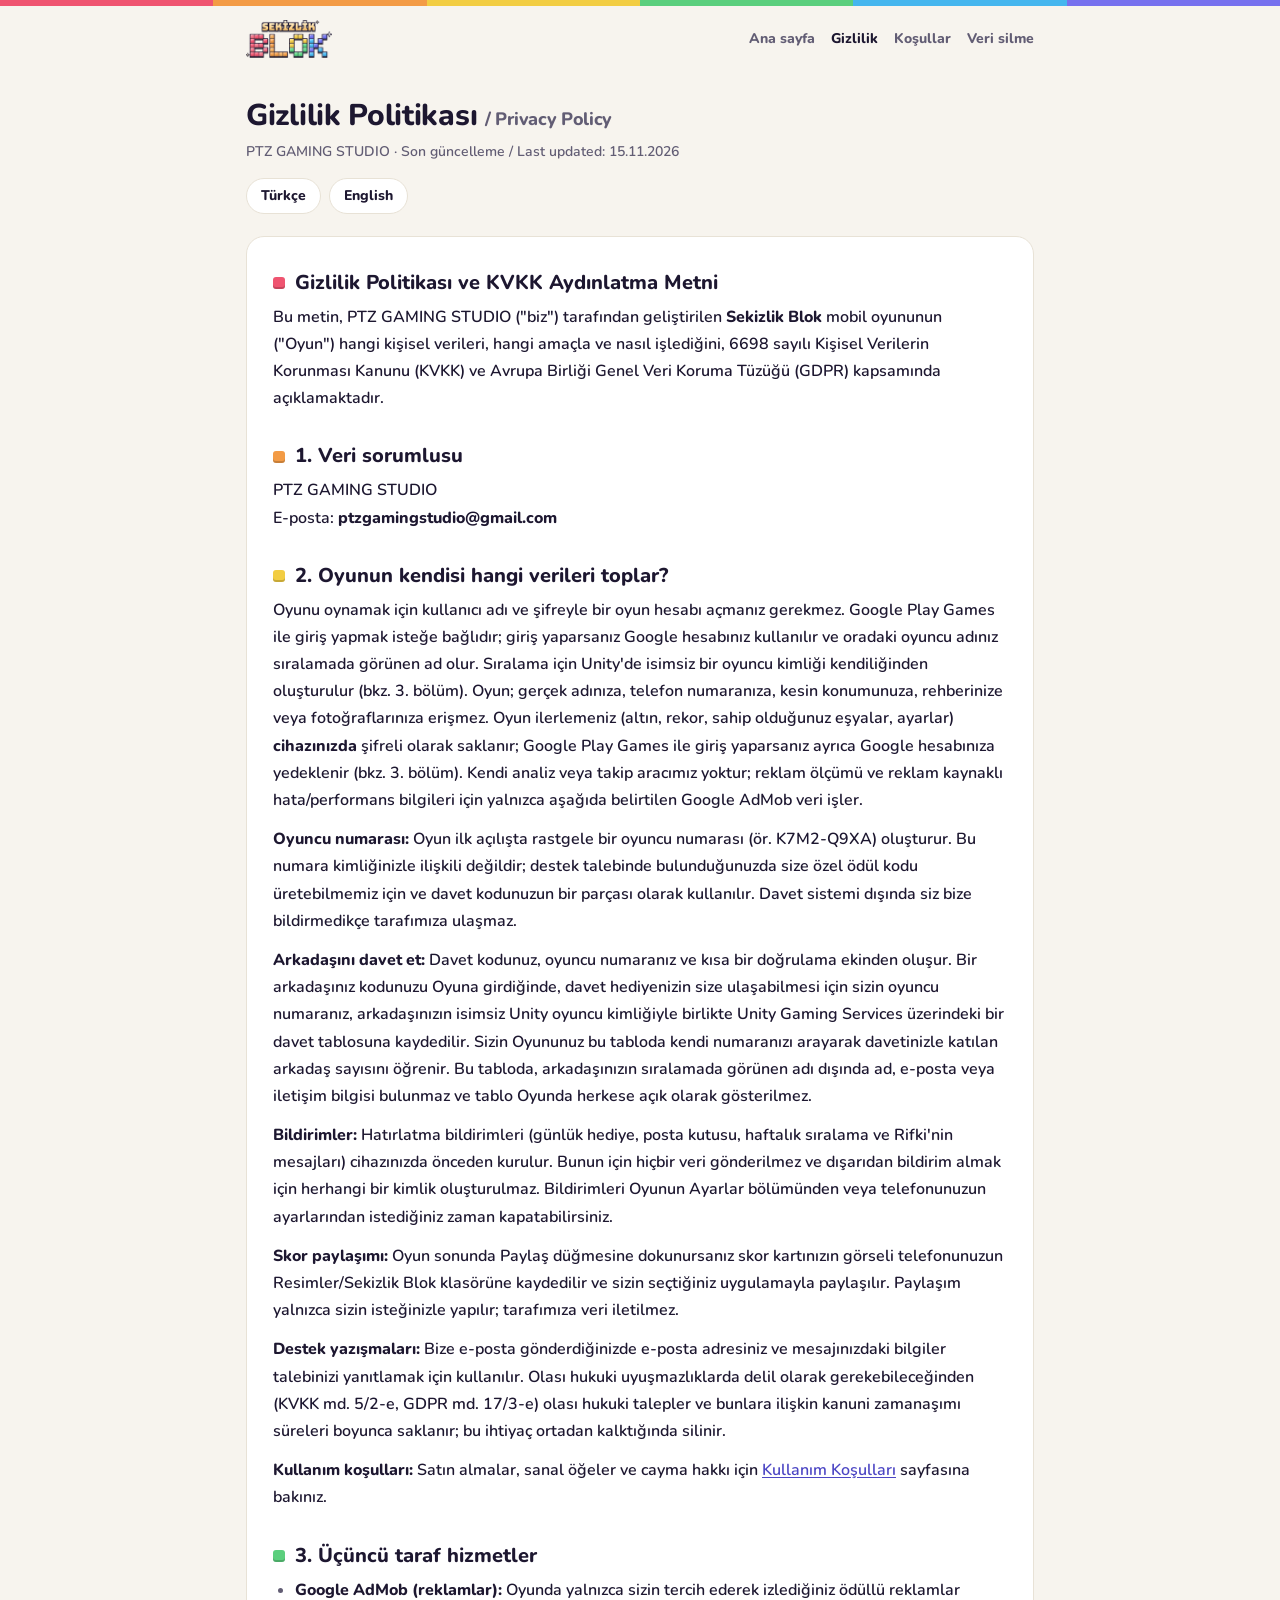
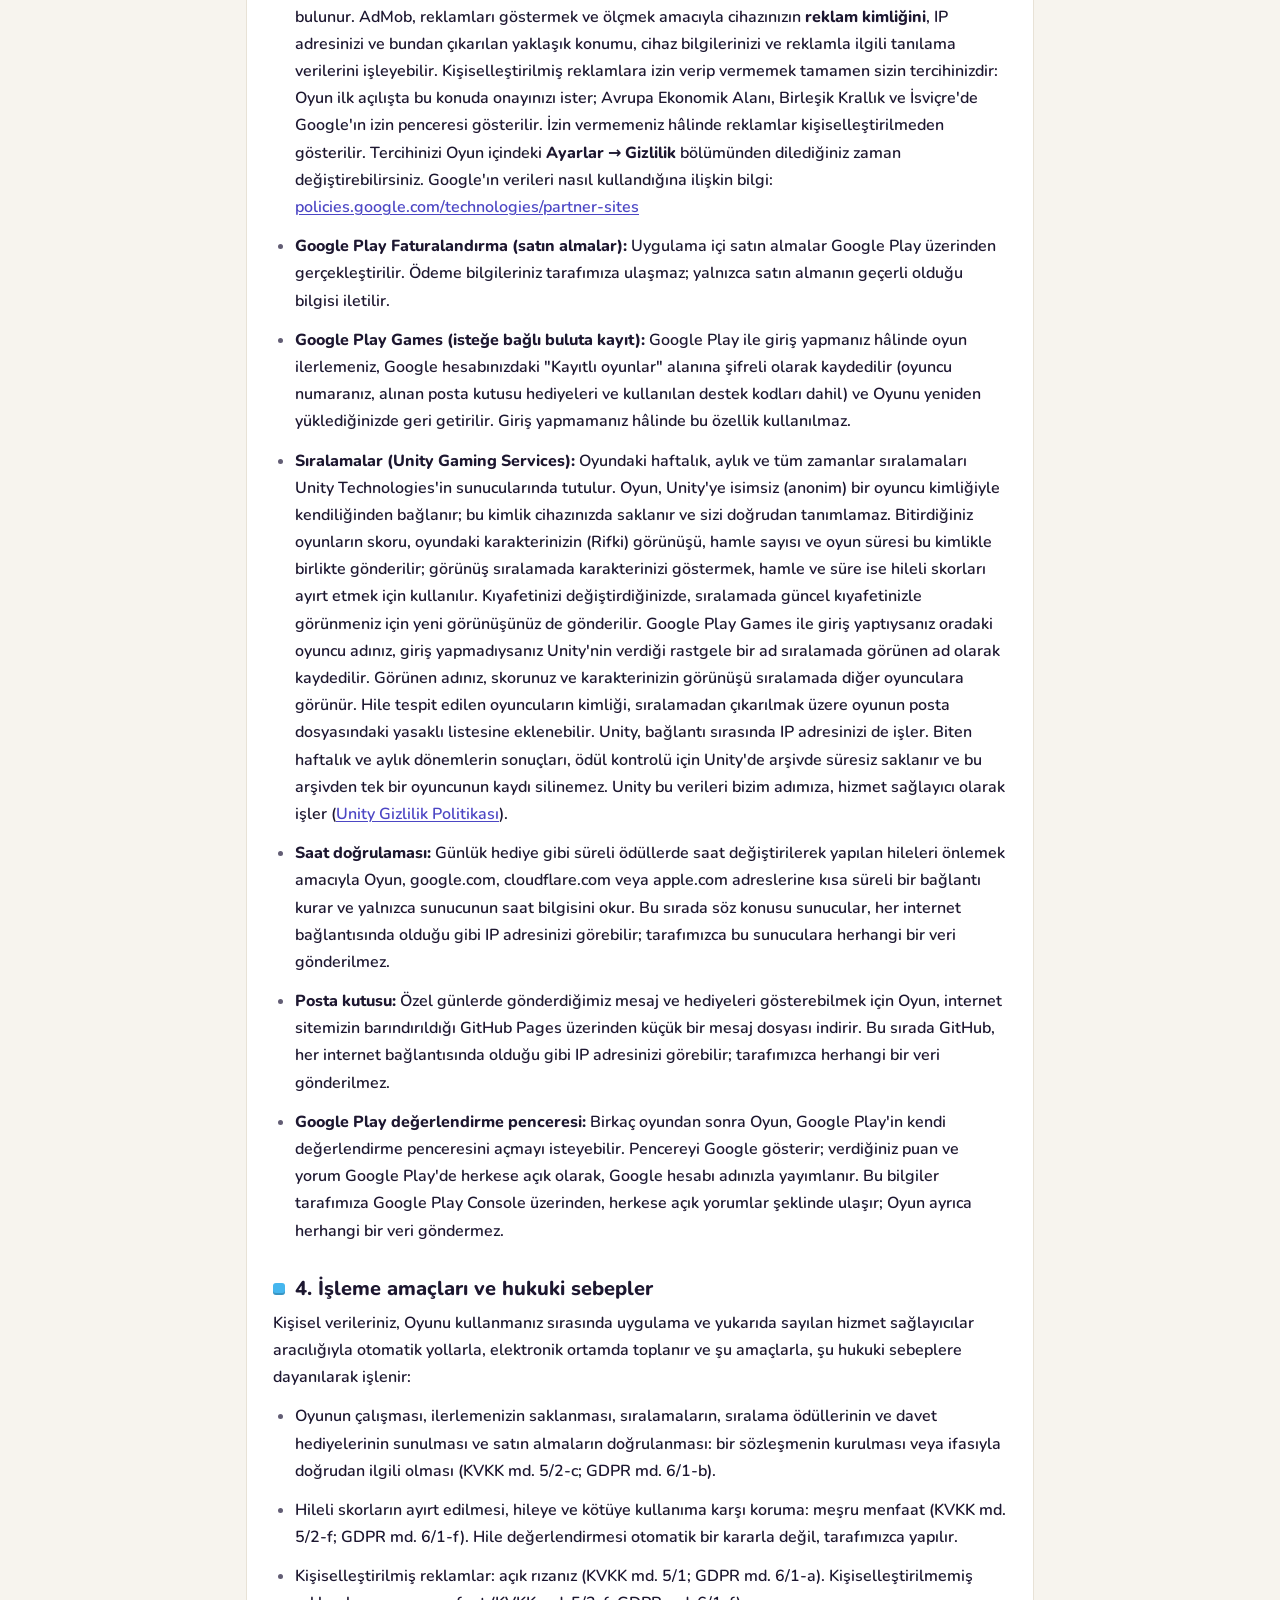
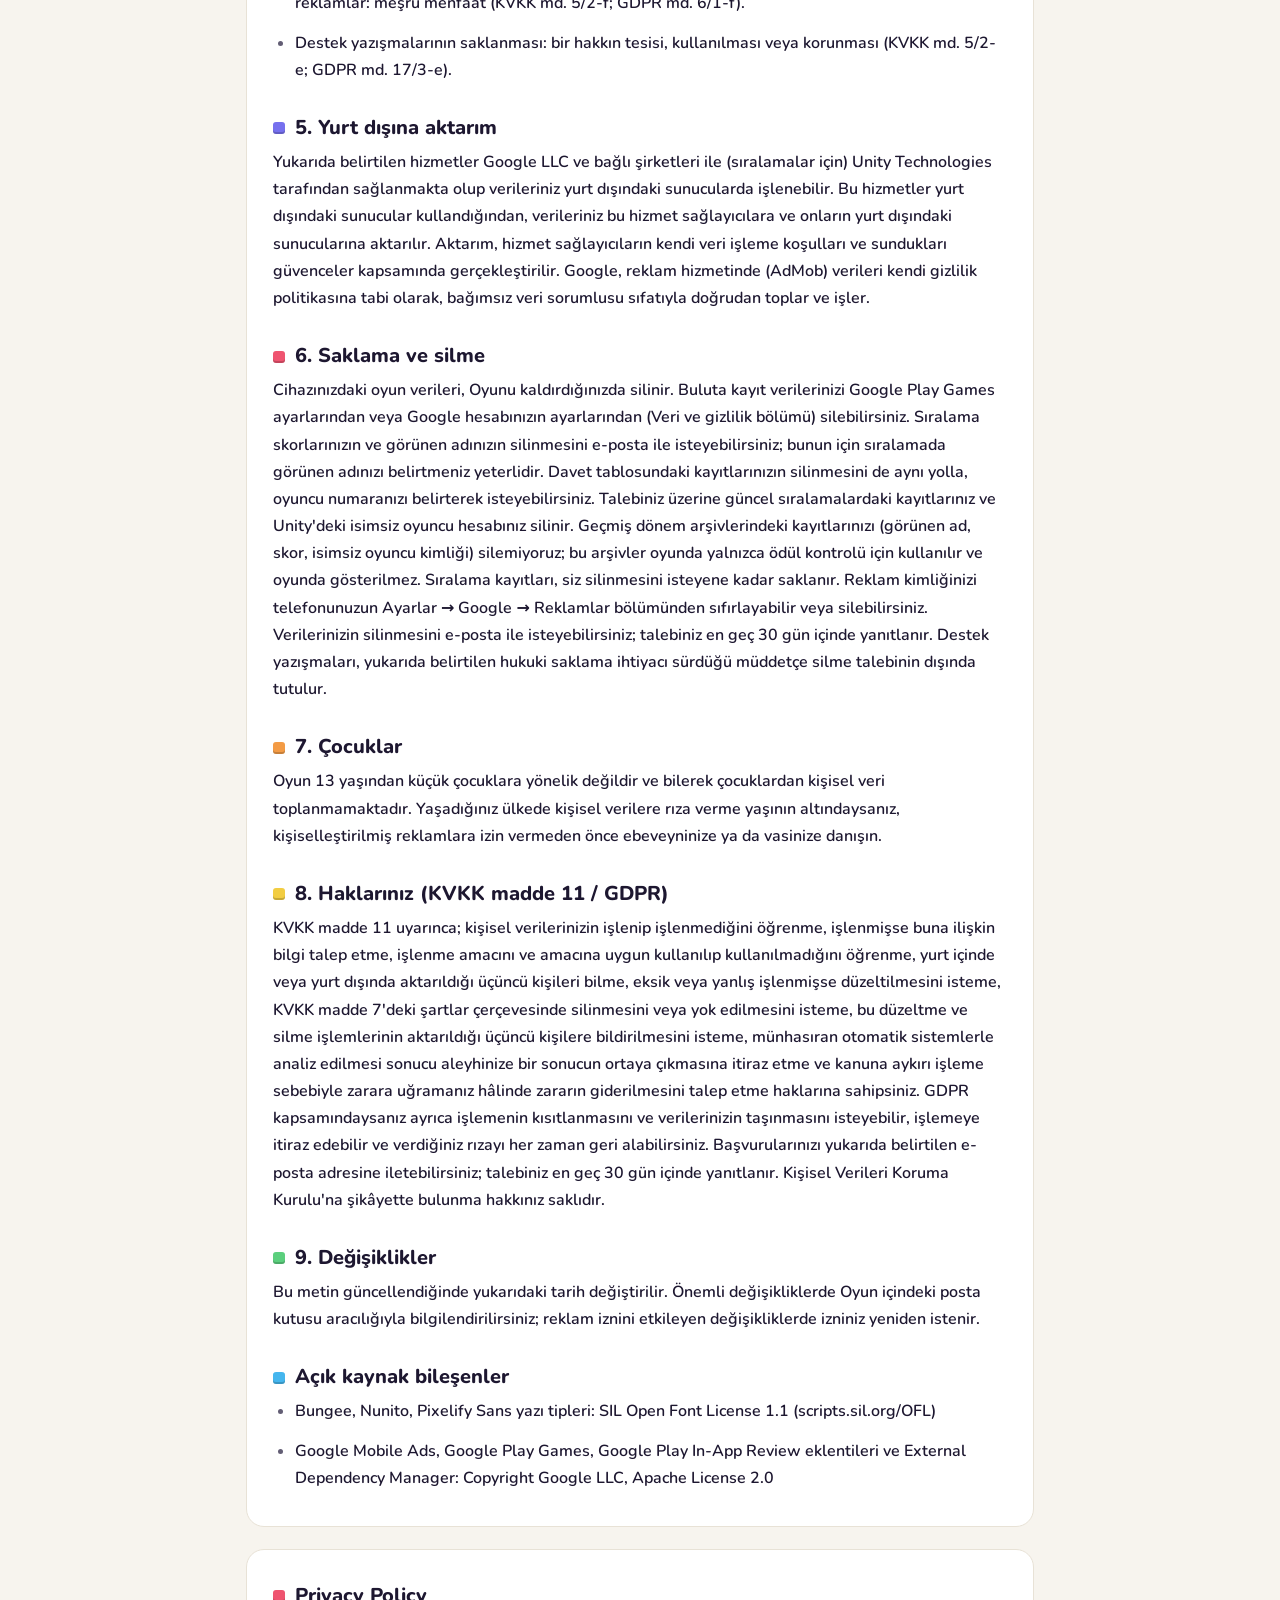
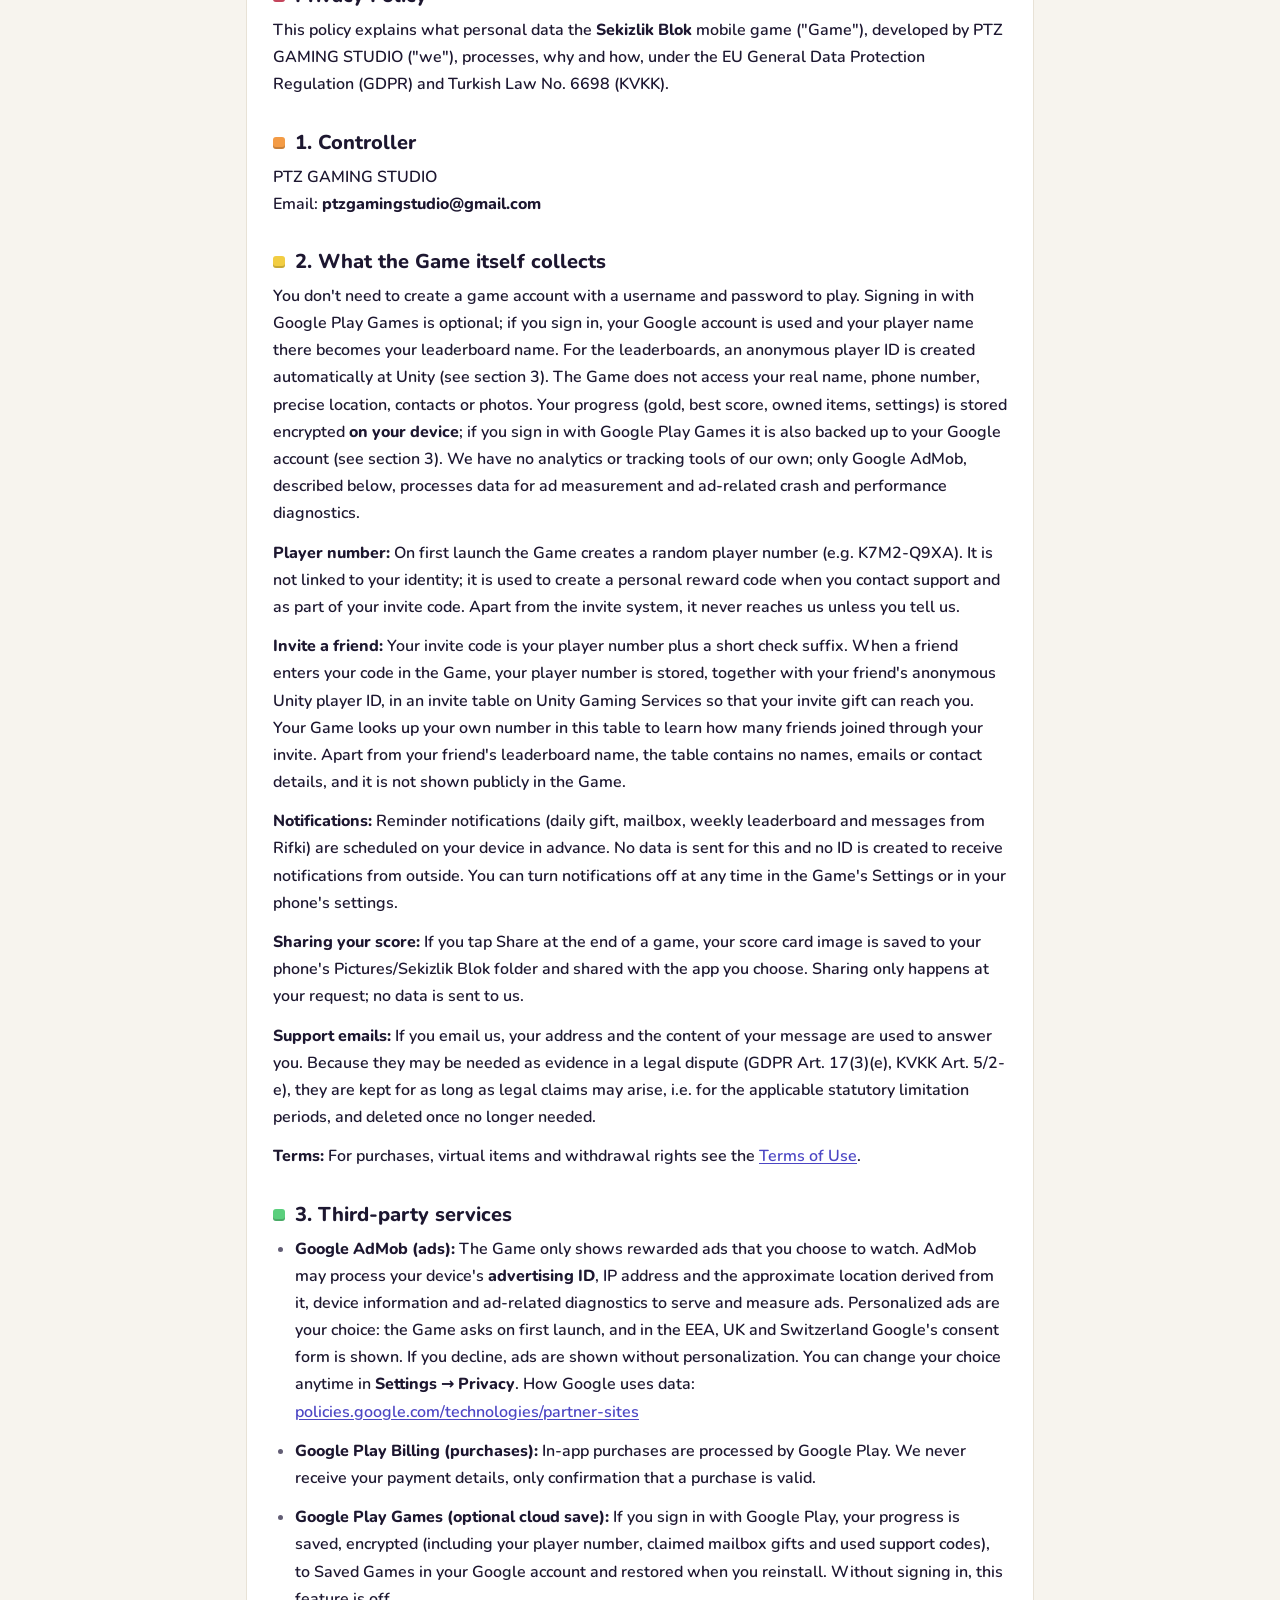
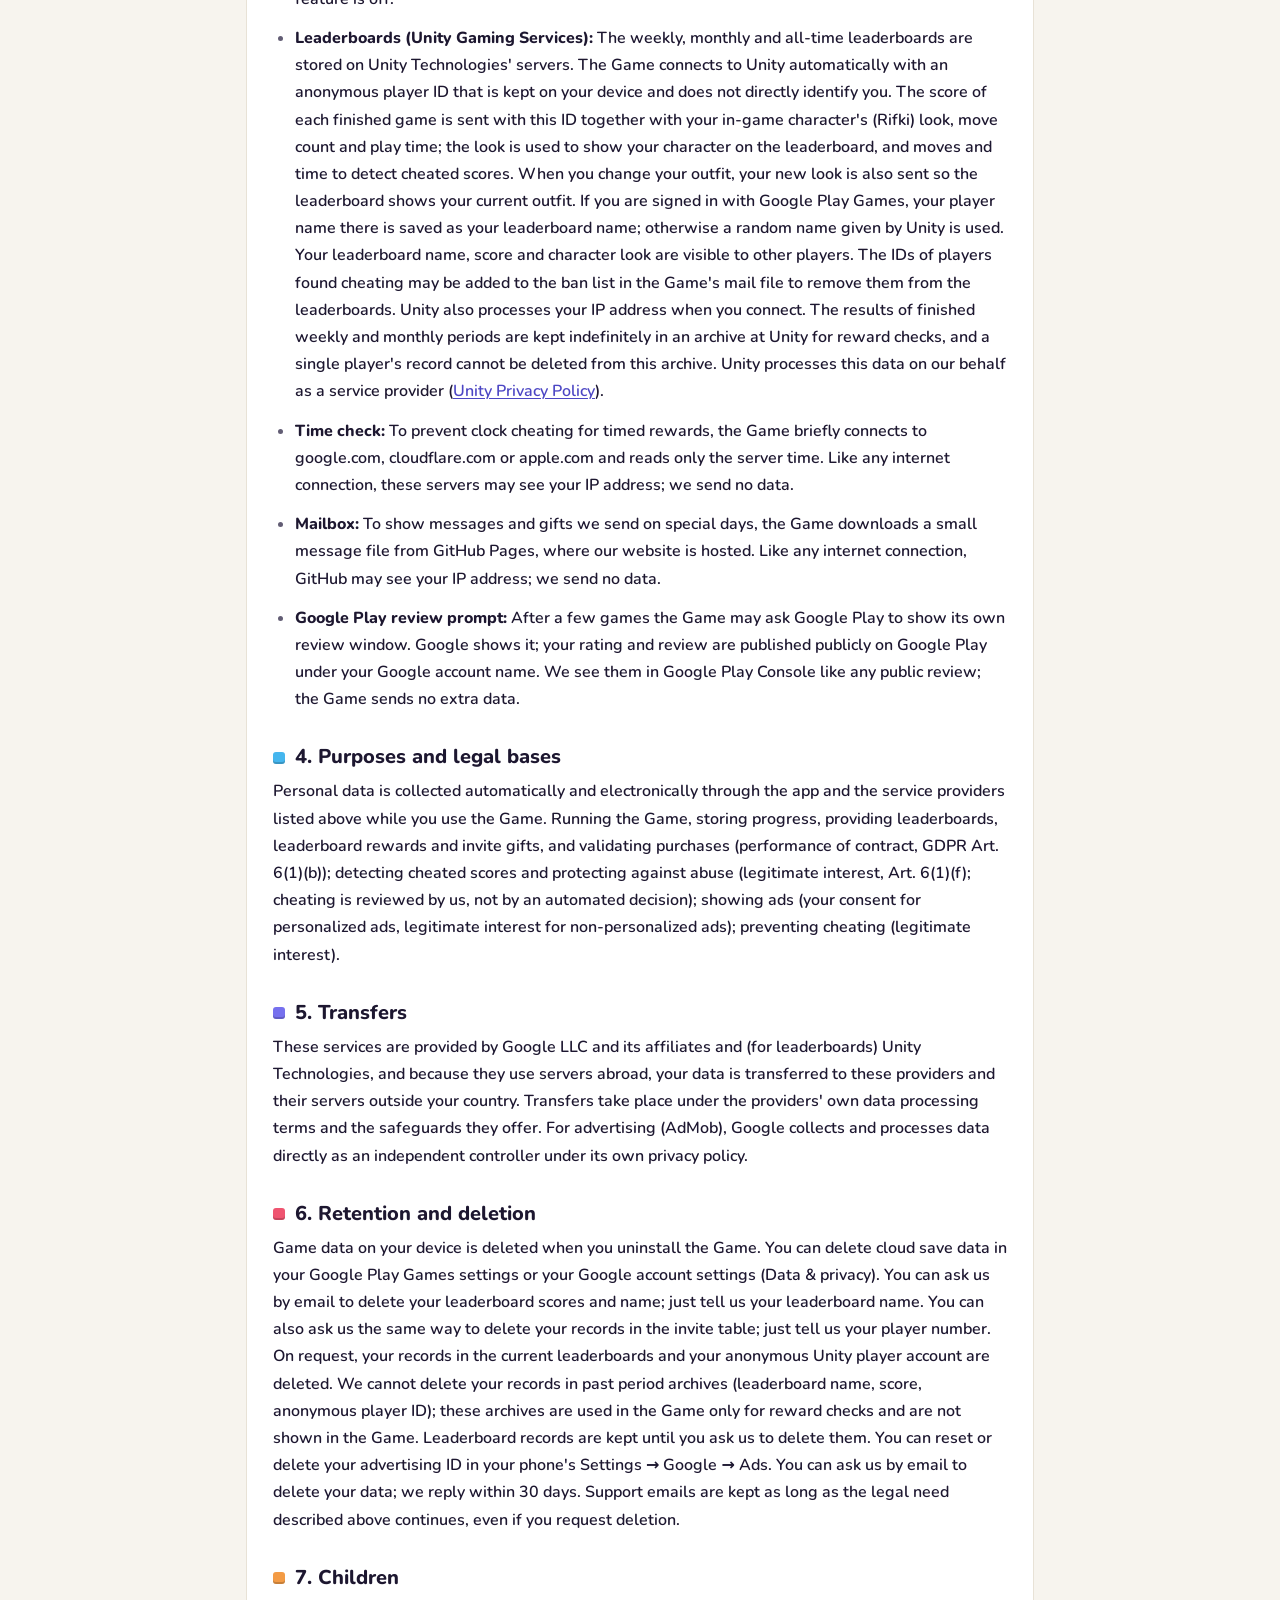
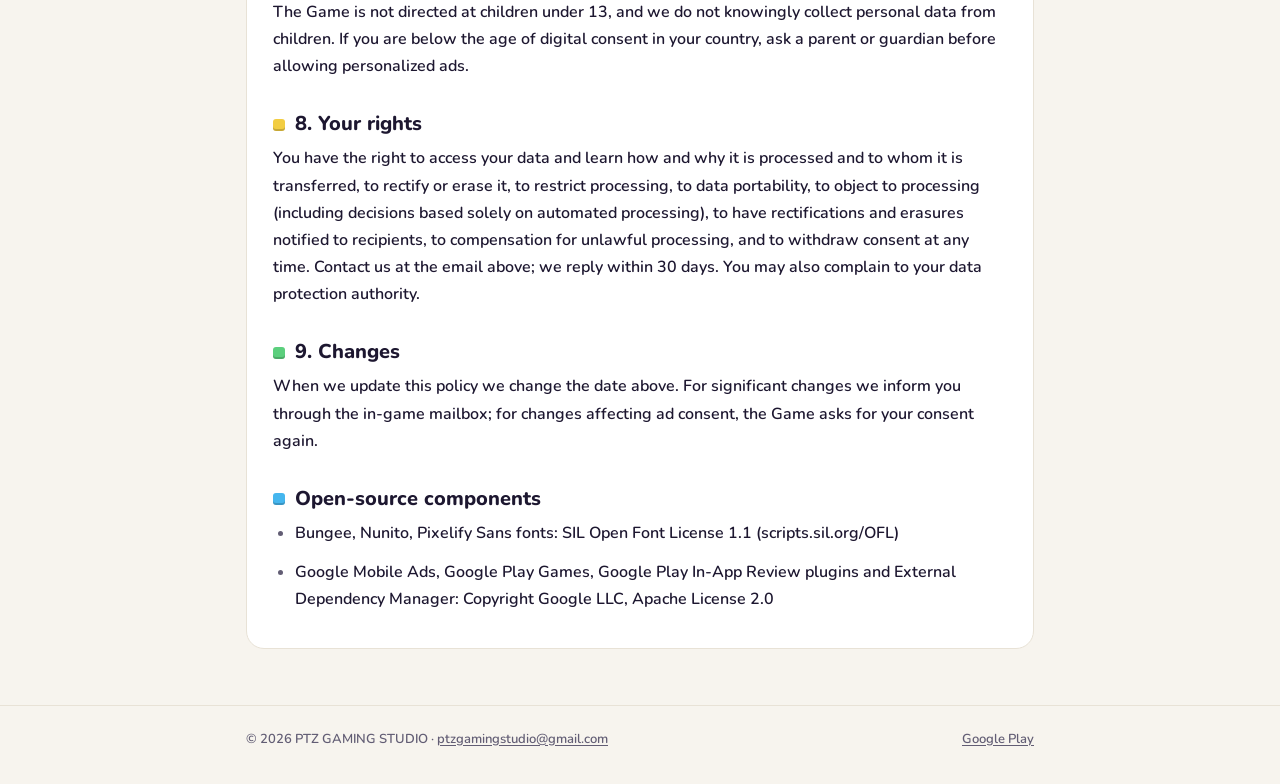
==== commit 31fe1e06: "Add files via upload" ====
--- a/gizlilik.html
+++ b/gizlilik.html
@@ -14,7 +14,7 @@
 <header class="top"><a class="brand" href="index.html" aria-label="Sekizlik Blok ana sayfa"><img src="logo.png" alt="Sekizlik Blok" width="720" height="318"></a><nav aria-label="Site"><a href="index.html">Ana sayfa</a><a href="gizlilik.html" aria-current="page">Gizlilik</a><a href="kosullar.html">Koşullar</a><a href="veri-silme.html">Veri silme</a></nav></header>
 <main>
 <h1>Gizlilik Politikası <span class="muted" style="font-size:.6em">/ Privacy Policy</span></h1>
-<p class="muted">PTZ GAMING STUDIO · Son güncelleme / Last updated: 10.11.2026</p>
+<p class="muted">PTZ GAMING STUDIO · Son güncelleme / Last updated: 15.11.2026</p>
 <nav class="lang" aria-label="Dil / Language"><a href="#tr">Türkçe</a><a href="#en">English</a></nav>
 
 <section id="tr">
@@ -26,7 +26,10 @@
 
 <h2>2. Oyunun kendisi hangi verileri toplar?</h2>
 <p>Oyunu oynamak için kullanıcı adı ve şifreyle bir oyun hesabı açmanız gerekmez. Google Play Games ile giriş yapmak isteğe bağlıdır; giriş yaparsanız Google hesabınız kullanılır ve oradaki oyuncu adınız sıralamada görünen ad olur. Sıralama için Unity'de isimsiz bir oyuncu kimliği kendiliğinden oluşturulur (bkz. 3. bölüm). Oyun; gerçek adınıza, telefon numaranıza, kesin konumunuza, rehberinize veya fotoğraflarınıza erişmez. Oyun ilerlemeniz (altın, rekor, sahip olduğunuz eşyalar, ayarlar) <b>cihazınızda</b> şifreli olarak saklanır; Google Play Games ile giriş yaparsanız ayrıca Google hesabınıza yedeklenir (bkz. 3. bölüm). Kendi analiz veya takip aracımız yoktur; reklam ölçümü ve reklam kaynaklı hata/performans bilgileri için yalnızca aşağıda belirtilen Google AdMob veri işler.</p>
-<p><b>Oyuncu numarası:</b> Oyun ilk açılışta rastgele bir oyuncu numarası (ör. K7M2-Q9XA) oluşturur. Bu numara kimliğinizle ilişkili değildir; yalnızca destek talebinde bulunduğunuzda size özel ödül kodu üretebilmemiz için kullanılır ve siz bize bildirmedikçe tarafımıza ulaşmaz.</p>
+<p><b>Oyuncu numarası:</b> Oyun ilk açılışta rastgele bir oyuncu numarası (ör. K7M2-Q9XA) oluşturur. Bu numara kimliğinizle ilişkili değildir; destek talebinde bulunduğunuzda size özel ödül kodu üretebilmemiz için ve davet kodunuzun bir parçası olarak kullanılır. Davet sistemi dışında siz bize bildirmedikçe tarafımıza ulaşmaz.</p>
+<p><b>Arkadaşını davet et:</b> Davet kodunuz, oyuncu numaranız ve kısa bir doğrulama ekinden oluşur. Bir arkadaşınız kodunuzu Oyuna girdiğinde, davet hediyenizin size ulaşabilmesi için sizin oyuncu numaranız, arkadaşınızın isimsiz Unity oyuncu kimliğiyle birlikte Unity Gaming Services üzerindeki bir davet tablosuna kaydedilir. Sizin Oyununuz bu tabloda kendi numaranızı arayarak davetinizle katılan arkadaş sayısını öğrenir. Bu tabloda, arkadaşınızın sıralamada görünen adı dışında ad, e-posta veya iletişim bilgisi bulunmaz ve tablo Oyunda herkese açık olarak gösterilmez.</p>
+<p><b>Bildirimler:</b> Hatırlatma bildirimleri (günlük hediye, posta kutusu, haftalık sıralama ve Rifki'nin mesajları) cihazınızda önceden kurulur. Bunun için hiçbir veri gönderilmez ve dışarıdan bildirim almak için herhangi bir kimlik oluşturulmaz. Bildirimleri Oyunun Ayarlar bölümünden veya telefonunuzun ayarlarından istediğiniz zaman kapatabilirsiniz.</p>
+<p><b>Skor paylaşımı:</b> Oyun sonunda Paylaş düğmesine dokunursanız skor kartınızın görseli telefonunuzun Resimler/Sekizlik Blok klasörüne kaydedilir ve sizin seçtiğiniz uygulamayla paylaşılır. Paylaşım yalnızca sizin isteğinizle yapılır; tarafımıza veri iletilmez.</p>
 <p><b>Destek yazışmaları:</b> Bize e-posta gönderdiğinizde e-posta adresiniz ve mesajınızdaki bilgiler talebinizi yanıtlamak için kullanılır. Olası hukuki uyuşmazlıklarda delil olarak gerekebileceğinden (KVKK md. 5/2-e, GDPR md. 17/3-e) olası hukuki talepler ve bunlara ilişkin kanuni zamanaşımı süreleri boyunca saklanır; bu ihtiyaç ortadan kalktığında silinir.</p>
 <p><b>Kullanım koşulları:</b> Satın almalar, sanal öğeler ve cayma hakkı için <a href="kosullar.html">Kullanım Koşulları</a> sayfasına bakınız.</p>
 
@@ -44,7 +47,7 @@
 <h2>4. İşleme amaçları ve hukuki sebepler</h2>
 <p>Kişisel verileriniz, Oyunu kullanmanız sırasında uygulama ve yukarıda sayılan hizmet sağlayıcılar aracılığıyla otomatik yollarla, elektronik ortamda toplanır ve şu amaçlarla, şu hukuki sebeplere dayanılarak işlenir:</p>
 <ul>
-<li>Oyunun çalışması, ilerlemenizin saklanması, sıralamaların ve sıralama ödüllerinin sunulması ve satın almaların doğrulanması: bir sözleşmenin kurulması veya ifasıyla doğrudan ilgili olması (KVKK md. 5/2-c; GDPR md. 6/1-b).</li>
+<li>Oyunun çalışması, ilerlemenizin saklanması, sıralamaların, sıralama ödüllerinin ve davet hediyelerinin sunulması ve satın almaların doğrulanması: bir sözleşmenin kurulması veya ifasıyla doğrudan ilgili olması (KVKK md. 5/2-c; GDPR md. 6/1-b).</li>
 <li>Hileli skorların ayırt edilmesi, hileye ve kötüye kullanıma karşı koruma: meşru menfaat (KVKK md. 5/2-f; GDPR md. 6/1-f). Hile değerlendirmesi otomatik bir kararla değil, tarafımızca yapılır.</li>
 <li>Kişiselleştirilmiş reklamlar: açık rızanız (KVKK md. 5/1; GDPR md. 6/1-a). Kişiselleştirilmemiş reklamlar: meşru menfaat (KVKK md. 5/2-f; GDPR md. 6/1-f).</li>
 <li>Destek yazışmalarının saklanması: bir hakkın tesisi, kullanılması veya korunması (KVKK md. 5/2-e; GDPR md. 17/3-e).</li>
@@ -54,7 +57,7 @@
 <p>Yukarıda belirtilen hizmetler Google LLC ve bağlı şirketleri ile (sıralamalar için) Unity Technologies tarafından sağlanmakta olup verileriniz yurt dışındaki sunucularda işlenebilir. Bu hizmetler yurt dışındaki sunucular kullandığından, verileriniz bu hizmet sağlayıcılara ve onların yurt dışındaki sunucularına aktarılır. Aktarım, hizmet sağlayıcıların kendi veri işleme koşulları ve sundukları güvenceler kapsamında gerçekleştirilir. Google, reklam hizmetinde (AdMob) verileri kendi gizlilik politikasına tabi olarak, bağımsız veri sorumlusu sıfatıyla doğrudan toplar ve işler.</p>
 
 <h2>6. Saklama ve silme</h2>
-<p>Cihazınızdaki oyun verileri, Oyunu kaldırdığınızda silinir. Buluta kayıt verilerinizi Google Play Games ayarlarından veya Google hesabınızın ayarlarından (Veri ve gizlilik bölümü) silebilirsiniz. Sıralama skorlarınızın ve görünen adınızın silinmesini e-posta ile isteyebilirsiniz; bunun için sıralamada görünen adınızı belirtmeniz yeterlidir. Talebiniz üzerine güncel sıralamalardaki kayıtlarınız ve Unity'deki isimsiz oyuncu hesabınız silinir. Geçmiş dönem arşivlerindeki kayıtlarınızı (görünen ad, skor, isimsiz oyuncu kimliği) silemiyoruz; bu arşivler oyunda yalnızca ödül kontrolü için kullanılır ve oyunda gösterilmez. Sıralama kayıtları, siz silinmesini isteyene kadar saklanır. Reklam kimliğinizi telefonunuzun Ayarlar → Google → Reklamlar bölümünden sıfırlayabilir veya silebilirsiniz. Verilerinizin silinmesini e-posta ile isteyebilirsiniz; talebiniz en geç 30 gün içinde yanıtlanır. Destek yazışmaları, yukarıda belirtilen hukuki saklama ihtiyacı sürdüğü müddetçe silme talebinin dışında tutulur.</p>
+<p>Cihazınızdaki oyun verileri, Oyunu kaldırdığınızda silinir. Buluta kayıt verilerinizi Google Play Games ayarlarından veya Google hesabınızın ayarlarından (Veri ve gizlilik bölümü) silebilirsiniz. Sıralama skorlarınızın ve görünen adınızın silinmesini e-posta ile isteyebilirsiniz; bunun için sıralamada görünen adınızı belirtmeniz yeterlidir. Davet tablosundaki kayıtlarınızın silinmesini de aynı yolla, oyuncu numaranızı belirterek isteyebilirsiniz. Talebiniz üzerine güncel sıralamalardaki kayıtlarınız ve Unity'deki isimsiz oyuncu hesabınız silinir. Geçmiş dönem arşivlerindeki kayıtlarınızı (görünen ad, skor, isimsiz oyuncu kimliği) silemiyoruz; bu arşivler oyunda yalnızca ödül kontrolü için kullanılır ve oyunda gösterilmez. Sıralama kayıtları, siz silinmesini isteyene kadar saklanır. Reklam kimliğinizi telefonunuzun Ayarlar → Google → Reklamlar bölümünden sıfırlayabilir veya silebilirsiniz. Verilerinizin silinmesini e-posta ile isteyebilirsiniz; talebiniz en geç 30 gün içinde yanıtlanır. Destek yazışmaları, yukarıda belirtilen hukuki saklama ihtiyacı sürdüğü müddetçe silme talebinin dışında tutulur.</p>
 
 <h2>7. Çocuklar</h2>
 <p>Oyun 13 yaşından küçük çocuklara yönelik değildir ve bilerek çocuklardan kişisel veri toplanmamaktadır. Yaşadığınız ülkede kişisel verilere rıza verme yaşının altındaysanız, kişiselleştirilmiş reklamlara izin vermeden önce ebeveyninize ya da vasinize danışın.</p>
@@ -80,7 +83,10 @@
 
 <h2>2. What the Game itself collects</h2>
 <p>You don't need to create a game account with a username and password to play. Signing in with Google Play Games is optional; if you sign in, your Google account is used and your player name there becomes your leaderboard name. For the leaderboards, an anonymous player ID is created automatically at Unity (see section 3). The Game does not access your real name, phone number, precise location, contacts or photos. Your progress (gold, best score, owned items, settings) is stored encrypted <b>on your device</b>; if you sign in with Google Play Games it is also backed up to your Google account (see section 3). We have no analytics or tracking tools of our own; only Google AdMob, described below, processes data for ad measurement and ad-related crash and performance diagnostics.</p>
-<p><b>Player number:</b> On first launch the Game creates a random player number (e.g. K7M2-Q9XA). It is not linked to your identity; it is only used to create a personal reward code when you contact support, and it never reaches us unless you tell us.</p>
+<p><b>Player number:</b> On first launch the Game creates a random player number (e.g. K7M2-Q9XA). It is not linked to your identity; it is used to create a personal reward code when you contact support and as part of your invite code. Apart from the invite system, it never reaches us unless you tell us.</p>
+<p><b>Invite a friend:</b> Your invite code is your player number plus a short check suffix. When a friend enters your code in the Game, your player number is stored, together with your friend's anonymous Unity player ID, in an invite table on Unity Gaming Services so that your invite gift can reach you. Your Game looks up your own number in this table to learn how many friends joined through your invite. Apart from your friend's leaderboard name, the table contains no names, emails or contact details, and it is not shown publicly in the Game.</p>
+<p><b>Notifications:</b> Reminder notifications (daily gift, mailbox, weekly leaderboard and messages from Rifki) are scheduled on your device in advance. No data is sent for this and no ID is created to receive notifications from outside. You can turn notifications off at any time in the Game's Settings or in your phone's settings.</p>
+<p><b>Sharing your score:</b> If you tap Share at the end of a game, your score card image is saved to your phone's Pictures/Sekizlik Blok folder and shared with the app you choose. Sharing only happens at your request; no data is sent to us.</p>
 <p><b>Support emails:</b> If you email us, your address and the content of your message are used to answer you. Because they may be needed as evidence in a legal dispute (GDPR Art. 17(3)(e), KVKK Art. 5/2-e), they are kept for as long as legal claims may arise, i.e. for the applicable statutory limitation periods, and deleted once no longer needed.</p>
 <p><b>Terms:</b> For purchases, virtual items and withdrawal rights see the <a href="kosullar.html#en">Terms of Use</a>.</p>
 
@@ -96,13 +102,13 @@
 </ul>
 
 <h2>4. Purposes and legal bases</h2>
-<p>Personal data is collected automatically and electronically through the app and the service providers listed above while you use the Game. Running the Game, storing progress, providing leaderboards and leaderboard rewards, and validating purchases (performance of contract, GDPR Art. 6(1)(b)); detecting cheated scores and protecting against abuse (legitimate interest, Art. 6(1)(f); cheating is reviewed by us, not by an automated decision); showing ads (your consent for personalized ads, legitimate interest for non-personalized ads); preventing cheating (legitimate interest).</p>
+<p>Personal data is collected automatically and electronically through the app and the service providers listed above while you use the Game. Running the Game, storing progress, providing leaderboards, leaderboard rewards and invite gifts, and validating purchases (performance of contract, GDPR Art. 6(1)(b)); detecting cheated scores and protecting against abuse (legitimate interest, Art. 6(1)(f); cheating is reviewed by us, not by an automated decision); showing ads (your consent for personalized ads, legitimate interest for non-personalized ads); preventing cheating (legitimate interest).</p>
 
 <h2>5. Transfers</h2>
 <p>These services are provided by Google LLC and its affiliates and (for leaderboards) Unity Technologies, and because they use servers abroad, your data is transferred to these providers and their servers outside your country. Transfers take place under the providers' own data processing terms and the safeguards they offer. For advertising (AdMob), Google collects and processes data directly as an independent controller under its own privacy policy.</p>
 
 <h2>6. Retention and deletion</h2>
-<p>Game data on your device is deleted when you uninstall the Game. You can delete cloud save data in your Google Play Games settings or your Google account settings (Data & privacy). You can ask us by email to delete your leaderboard scores and name; just tell us your leaderboard name. On request, your records in the current leaderboards and your anonymous Unity player account are deleted. We cannot delete your records in past period archives (leaderboard name, score, anonymous player ID); these archives are used in the Game only for reward checks and are not shown in the Game. Leaderboard records are kept until you ask us to delete them. You can reset or delete your advertising ID in your phone's Settings → Google → Ads. You can ask us by email to delete your data; we reply within 30 days. Support emails are kept as long as the legal need described above continues, even if you request deletion.</p>
+<p>Game data on your device is deleted when you uninstall the Game. You can delete cloud save data in your Google Play Games settings or your Google account settings (Data & privacy). You can ask us by email to delete your leaderboard scores and name; just tell us your leaderboard name. You can also ask us the same way to delete your records in the invite table; just tell us your player number. On request, your records in the current leaderboards and your anonymous Unity player account are deleted. We cannot delete your records in past period archives (leaderboard name, score, anonymous player ID); these archives are used in the Game only for reward checks and are not shown in the Game. Leaderboard records are kept until you ask us to delete them. You can reset or delete your advertising ID in your phone's Settings → Google → Ads. You can ask us by email to delete your data; we reply within 30 days. Support emails are kept as long as the legal need described above continues, even if you request deletion.</p>
 
 <h2>7. Children</h2>
 <p>The Game is not directed at children under 13, and we do not knowingly collect personal data from children. If you are below the age of digital consent in your country, ask a parent or guardian before allowing personalized ads.</p>
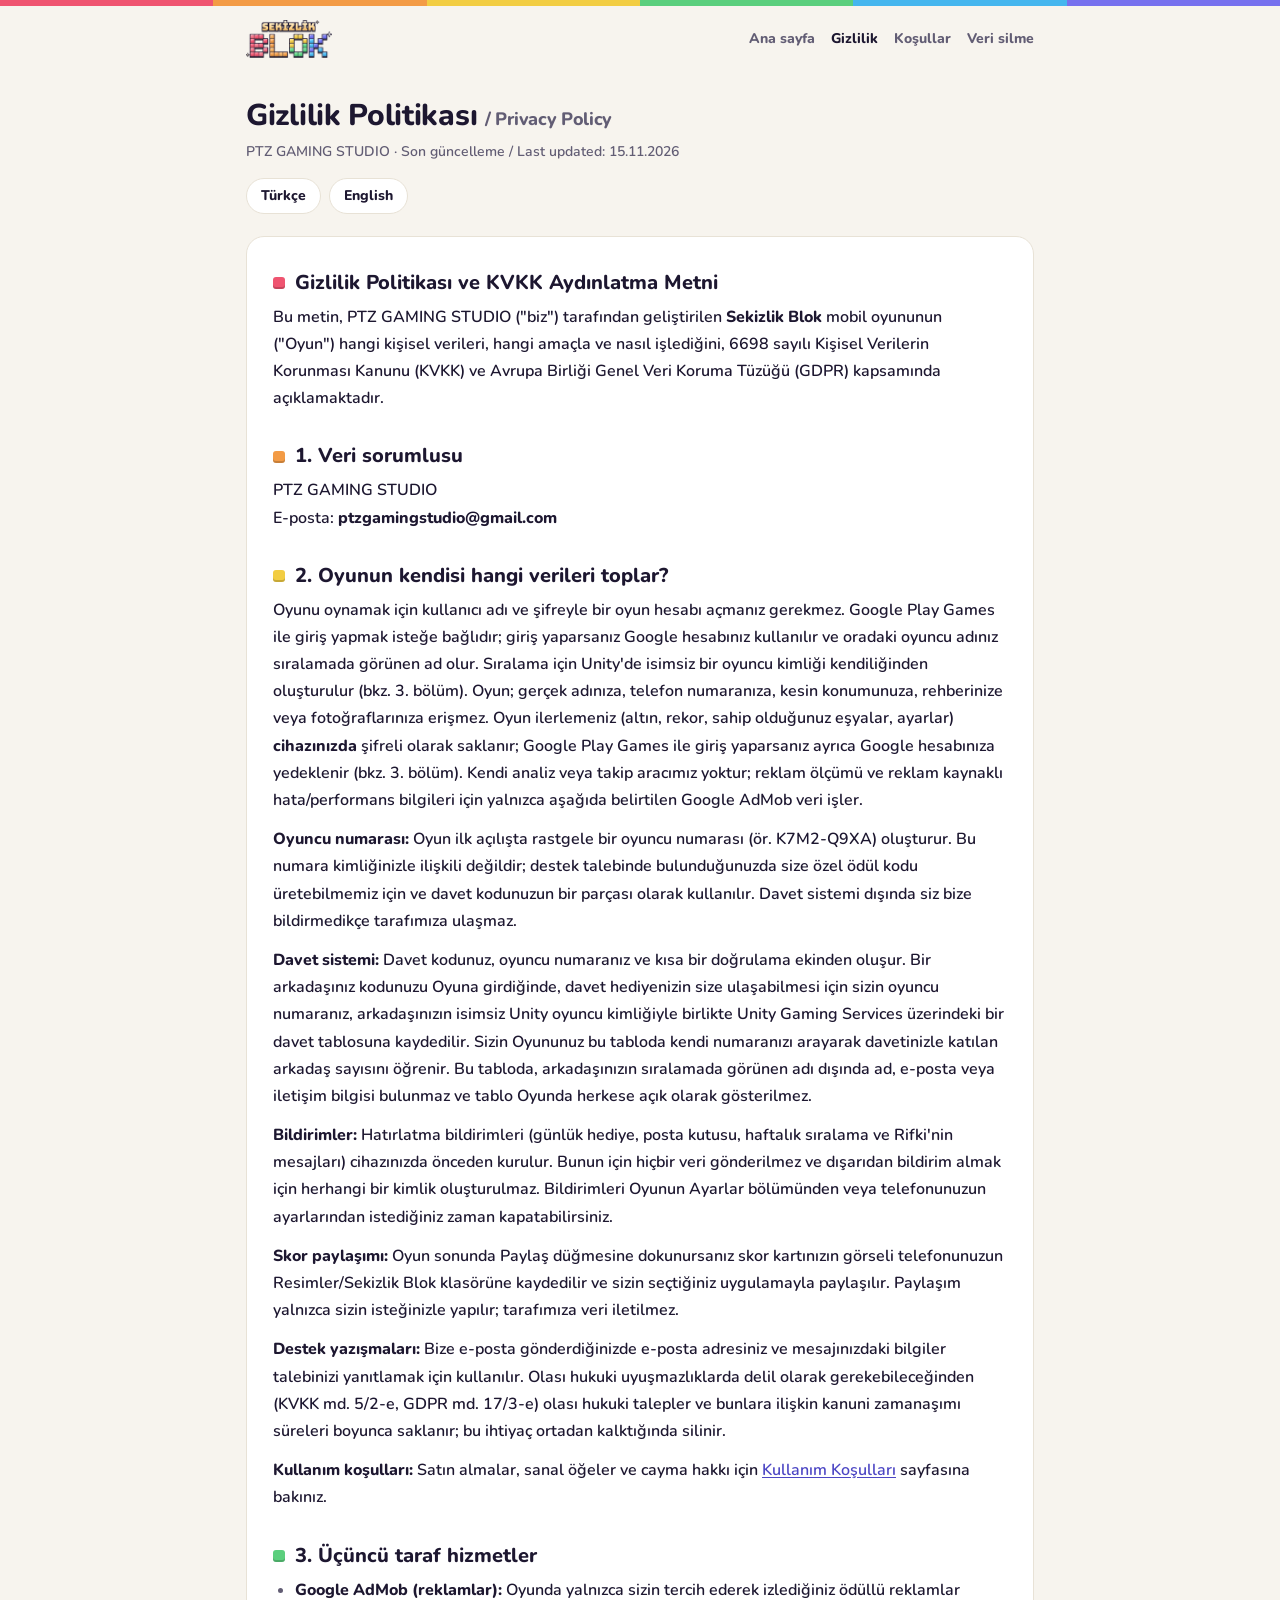
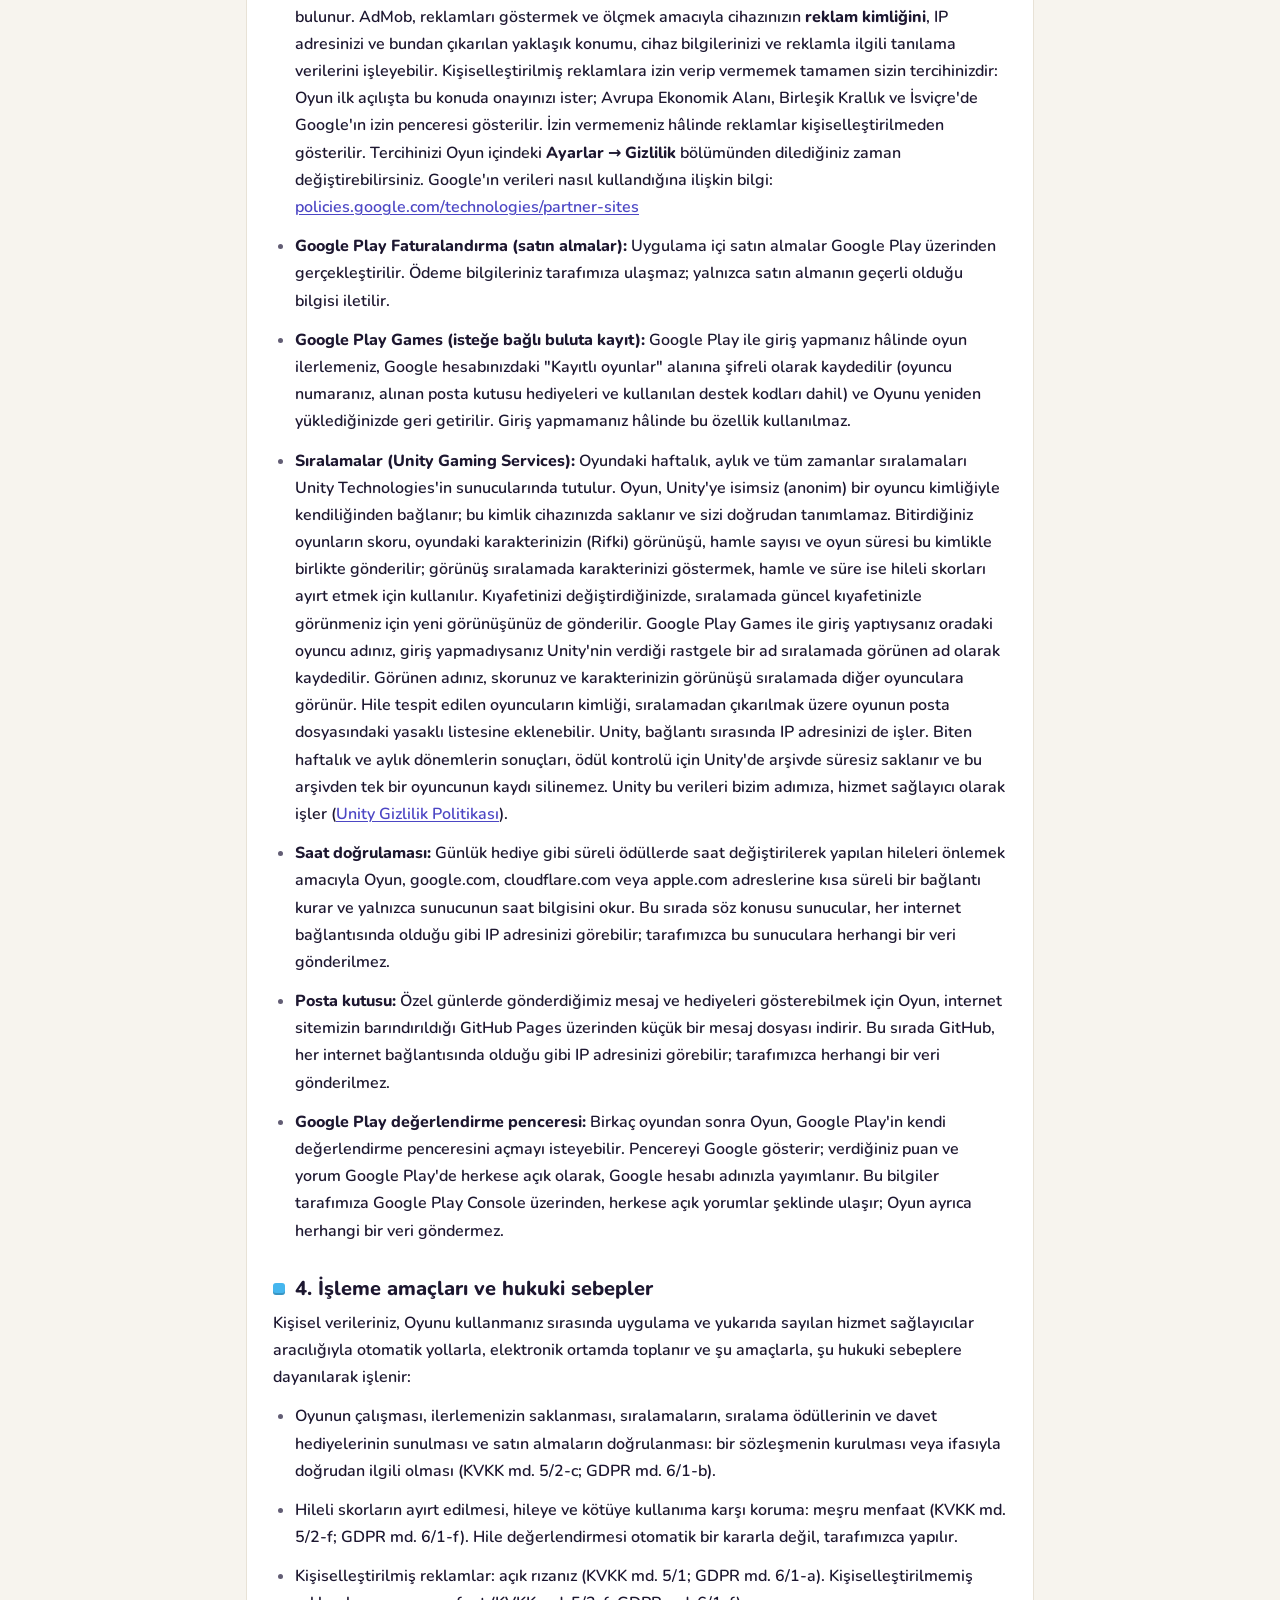
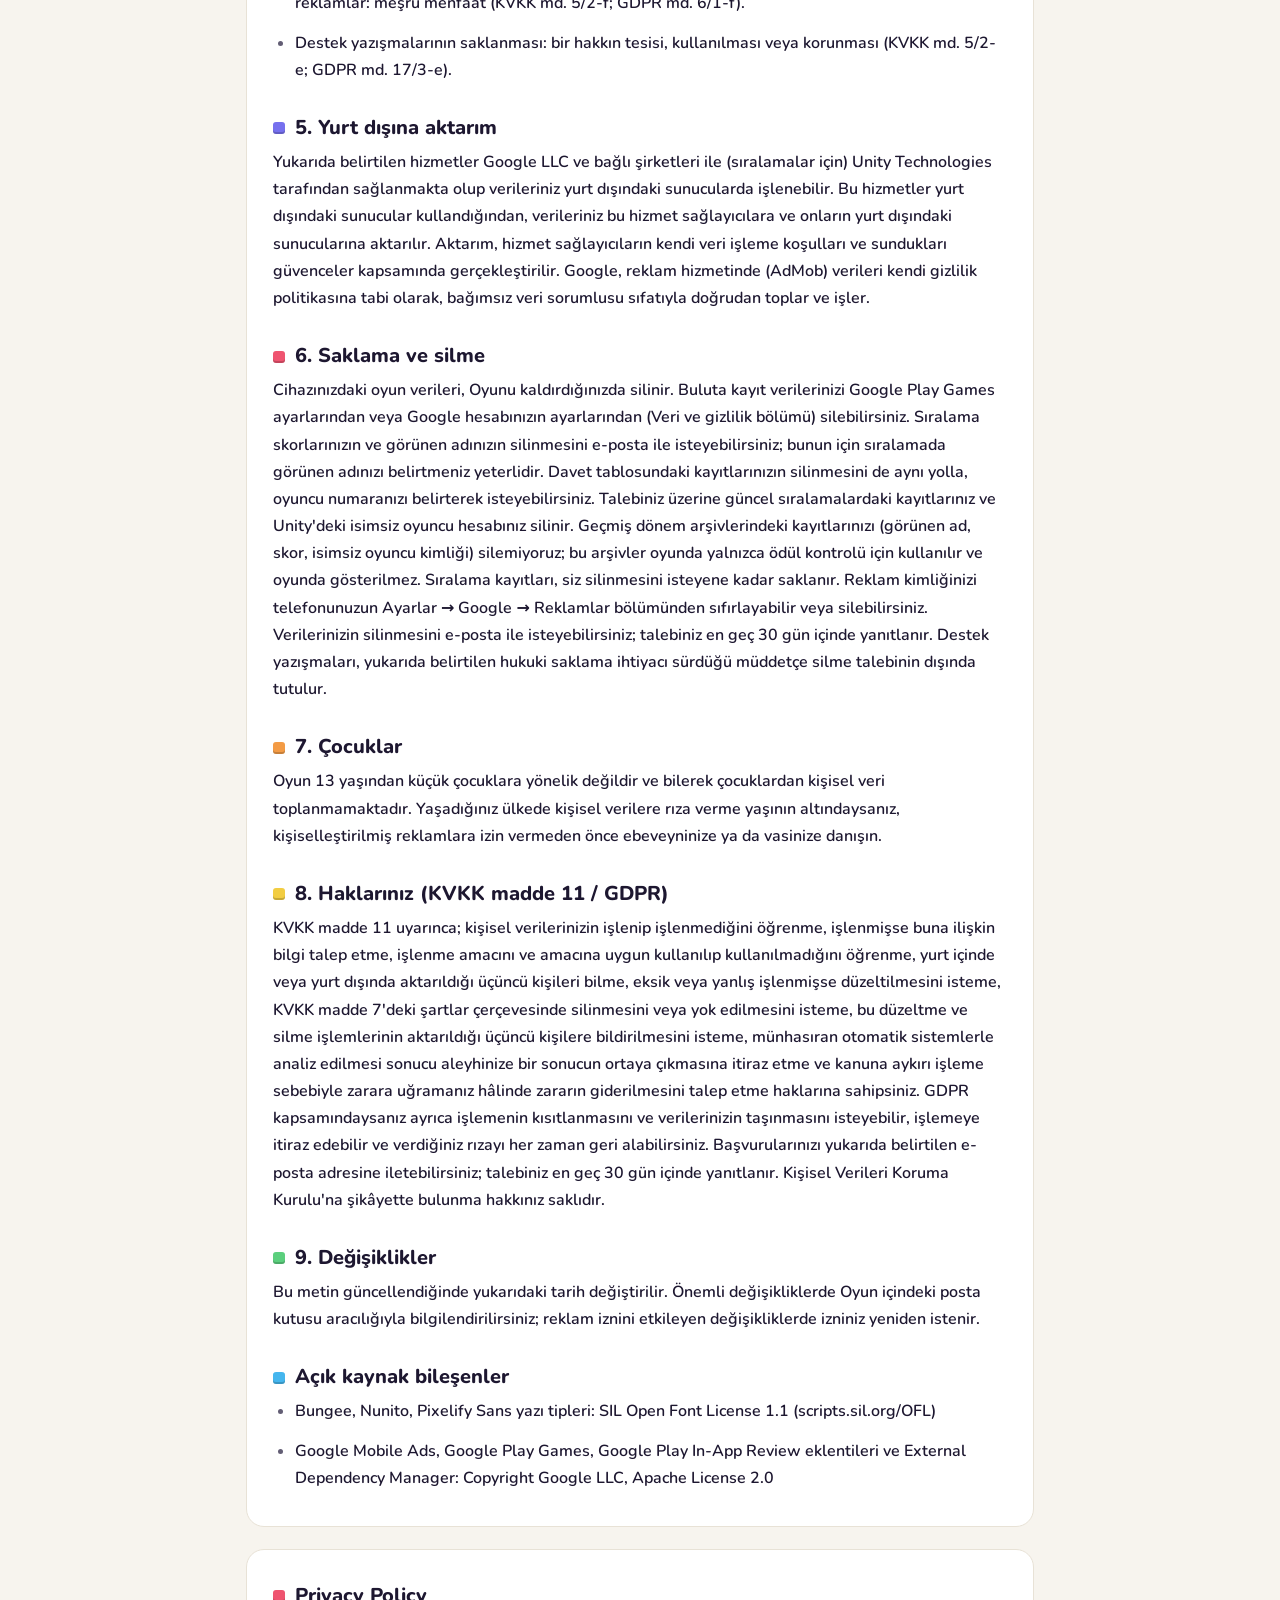
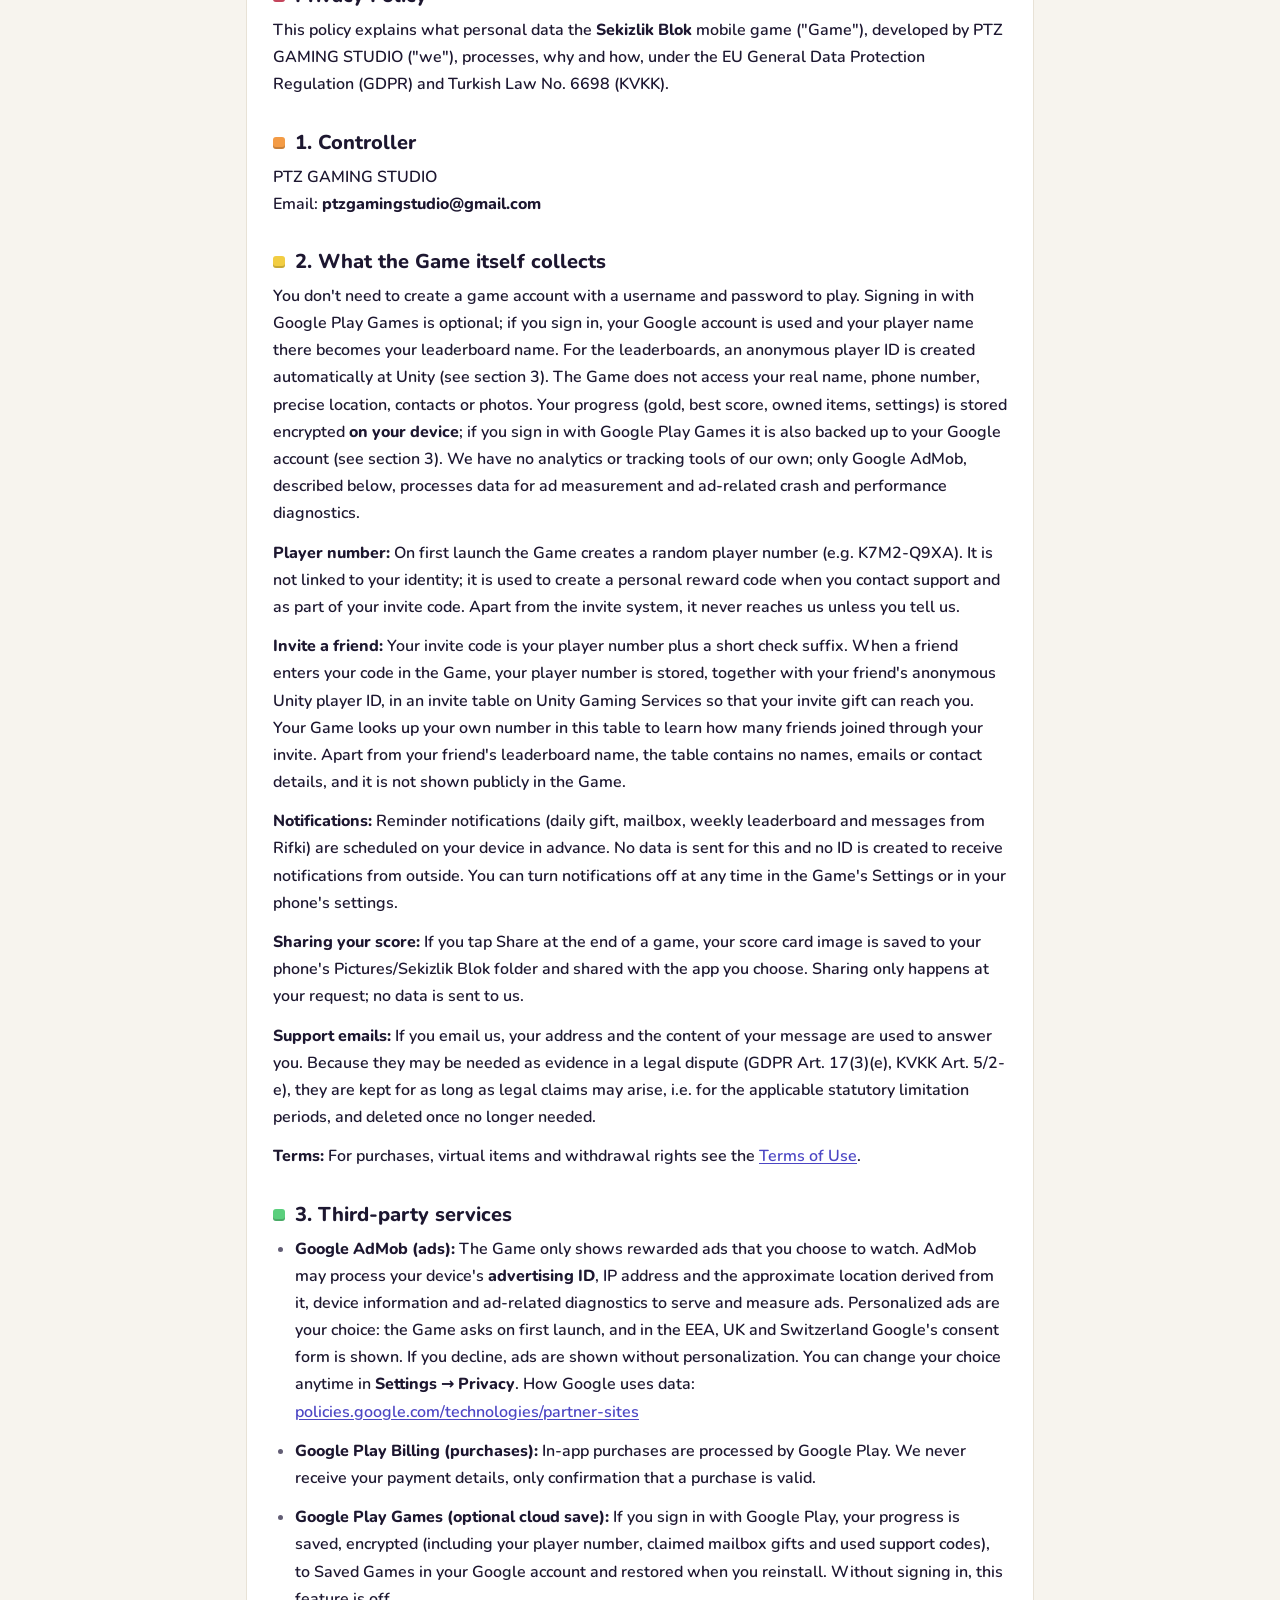
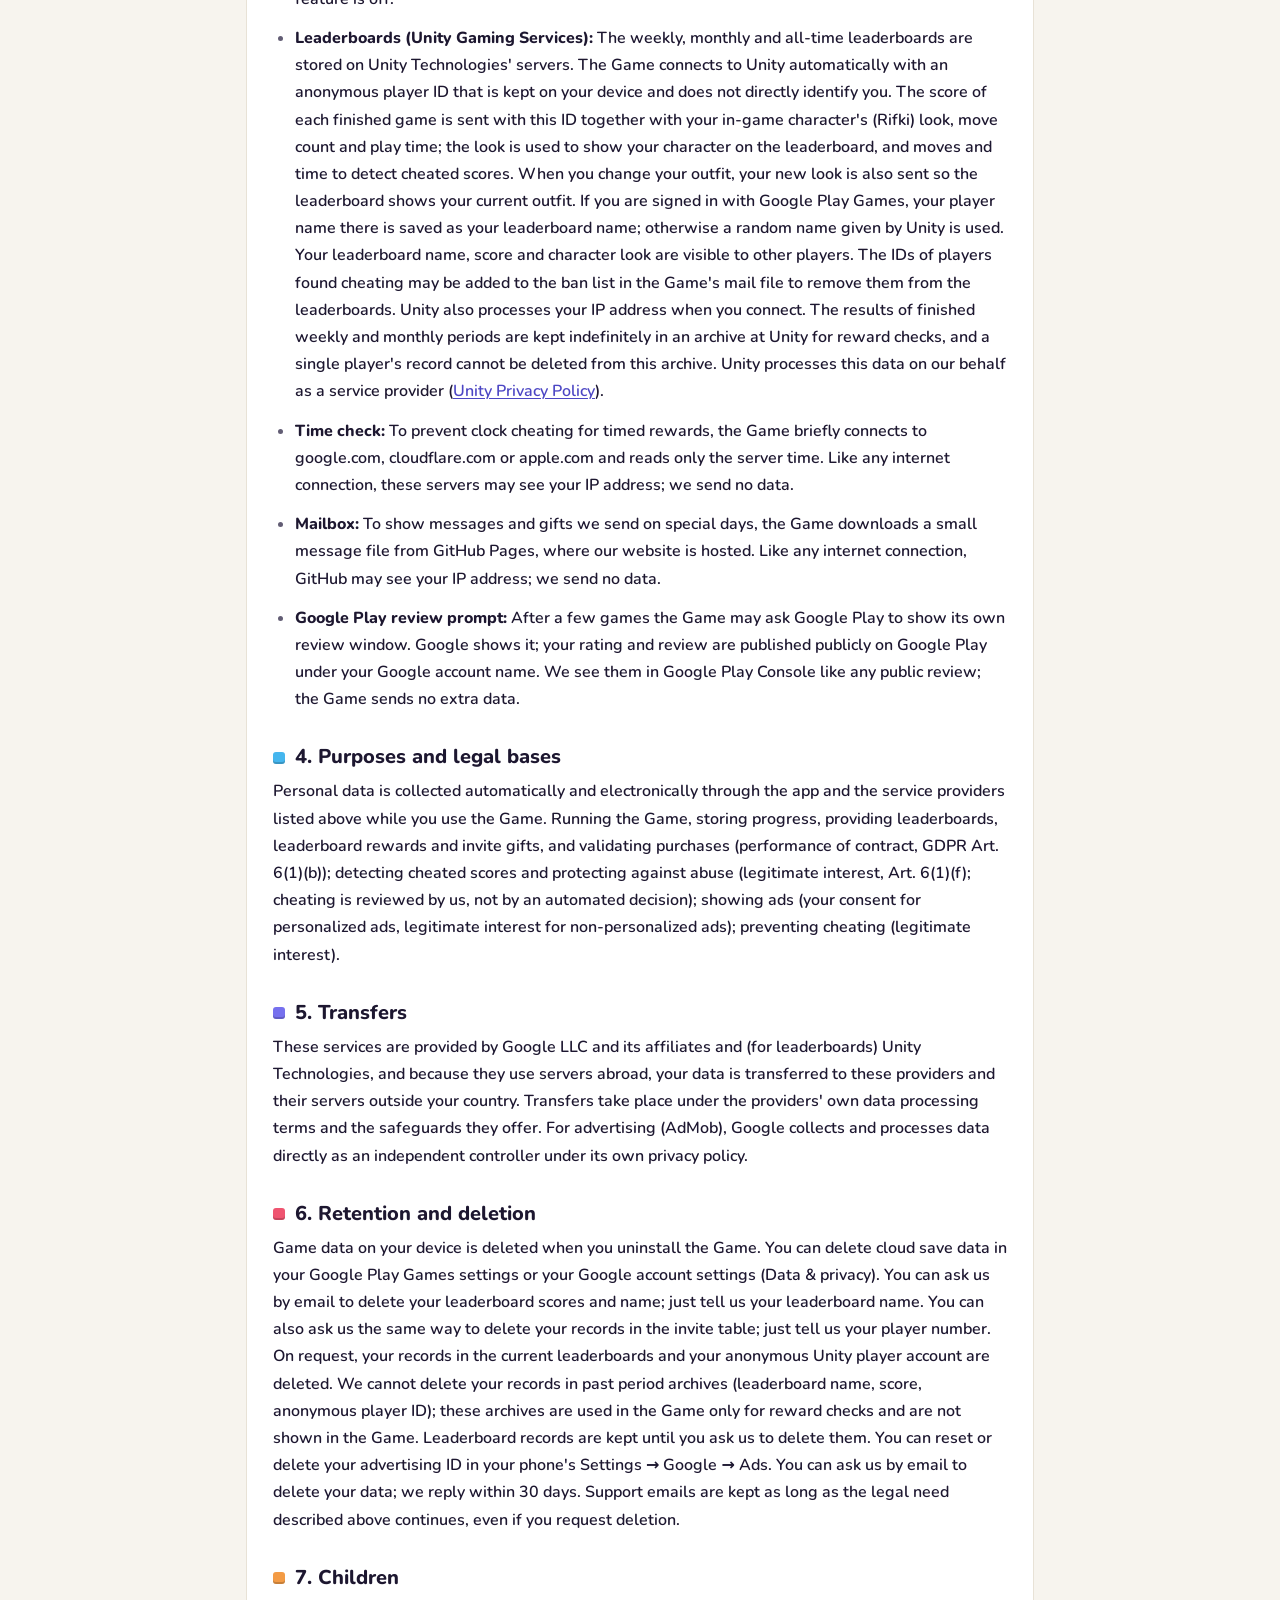
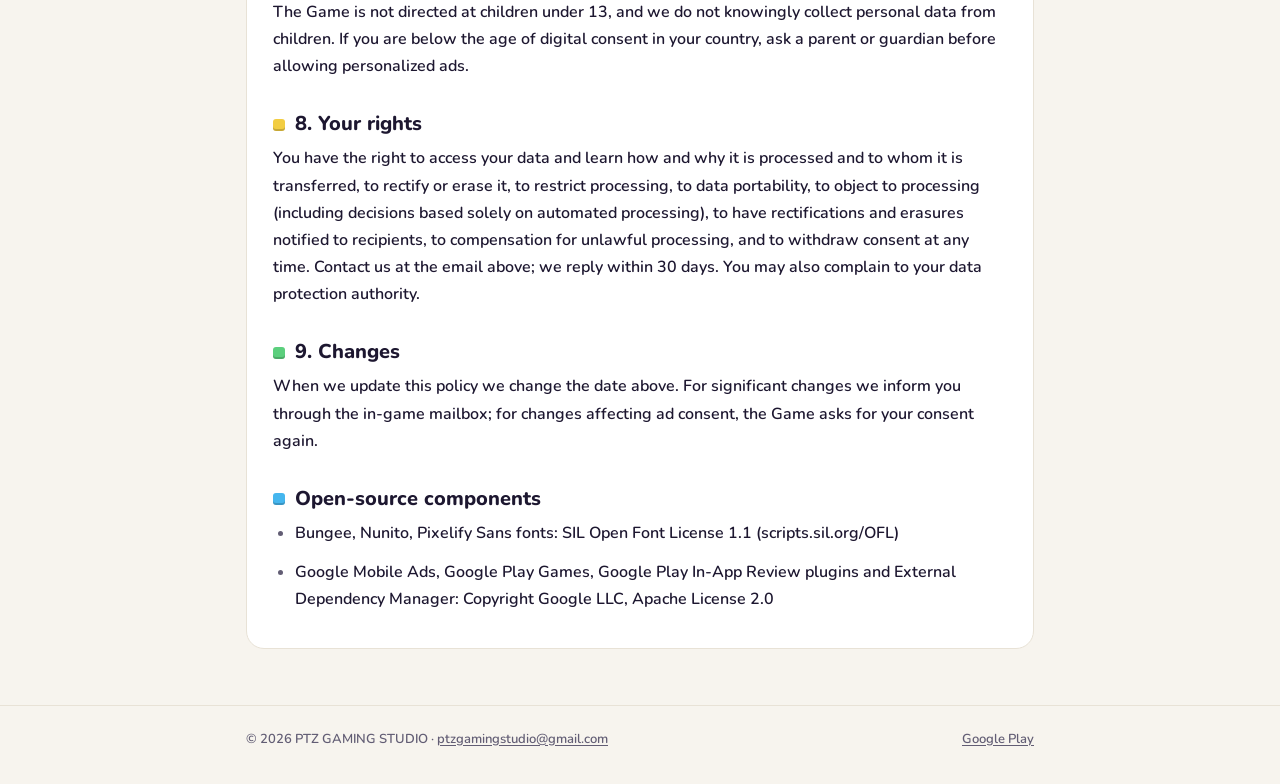
==== commit 49bbd821: "Add files via upload" ====
--- a/gizlilik.html
+++ b/gizlilik.html
@@ -27,7 +27,7 @@
 <h2>2. Oyunun kendisi hangi verileri toplar?</h2>
 <p>Oyunu oynamak için kullanıcı adı ve şifreyle bir oyun hesabı açmanız gerekmez. Google Play Games ile giriş yapmak isteğe bağlıdır; giriş yaparsanız Google hesabınız kullanılır ve oradaki oyuncu adınız sıralamada görünen ad olur. Sıralama için Unity'de isimsiz bir oyuncu kimliği kendiliğinden oluşturulur (bkz. 3. bölüm). Oyun; gerçek adınıza, telefon numaranıza, kesin konumunuza, rehberinize veya fotoğraflarınıza erişmez. Oyun ilerlemeniz (altın, rekor, sahip olduğunuz eşyalar, ayarlar) <b>cihazınızda</b> şifreli olarak saklanır; Google Play Games ile giriş yaparsanız ayrıca Google hesabınıza yedeklenir (bkz. 3. bölüm). Kendi analiz veya takip aracımız yoktur; reklam ölçümü ve reklam kaynaklı hata/performans bilgileri için yalnızca aşağıda belirtilen Google AdMob veri işler.</p>
 <p><b>Oyuncu numarası:</b> Oyun ilk açılışta rastgele bir oyuncu numarası (ör. K7M2-Q9XA) oluşturur. Bu numara kimliğinizle ilişkili değildir; destek talebinde bulunduğunuzda size özel ödül kodu üretebilmemiz için ve davet kodunuzun bir parçası olarak kullanılır. Davet sistemi dışında siz bize bildirmedikçe tarafımıza ulaşmaz.</p>
-<p><b>Arkadaşını davet et:</b> Davet kodunuz, oyuncu numaranız ve kısa bir doğrulama ekinden oluşur. Bir arkadaşınız kodunuzu Oyuna girdiğinde, davet hediyenizin size ulaşabilmesi için sizin oyuncu numaranız, arkadaşınızın isimsiz Unity oyuncu kimliğiyle birlikte Unity Gaming Services üzerindeki bir davet tablosuna kaydedilir. Sizin Oyununuz bu tabloda kendi numaranızı arayarak davetinizle katılan arkadaş sayısını öğrenir. Bu tabloda, arkadaşınızın sıralamada görünen adı dışında ad, e-posta veya iletişim bilgisi bulunmaz ve tablo Oyunda herkese açık olarak gösterilmez.</p>
+<p><b>Davet sistemi:</b> Davet kodunuz, oyuncu numaranız ve kısa bir doğrulama ekinden oluşur. Bir arkadaşınız kodunuzu Oyuna girdiğinde, davet hediyenizin size ulaşabilmesi için sizin oyuncu numaranız, arkadaşınızın isimsiz Unity oyuncu kimliğiyle birlikte Unity Gaming Services üzerindeki bir davet tablosuna kaydedilir. Sizin Oyununuz bu tabloda kendi numaranızı arayarak davetinizle katılan arkadaş sayısını öğrenir. Bu tabloda, arkadaşınızın sıralamada görünen adı dışında ad, e-posta veya iletişim bilgisi bulunmaz ve tablo Oyunda herkese açık olarak gösterilmez.</p>
 <p><b>Bildirimler:</b> Hatırlatma bildirimleri (günlük hediye, posta kutusu, haftalık sıralama ve Rifki'nin mesajları) cihazınızda önceden kurulur. Bunun için hiçbir veri gönderilmez ve dışarıdan bildirim almak için herhangi bir kimlik oluşturulmaz. Bildirimleri Oyunun Ayarlar bölümünden veya telefonunuzun ayarlarından istediğiniz zaman kapatabilirsiniz.</p>
 <p><b>Skor paylaşımı:</b> Oyun sonunda Paylaş düğmesine dokunursanız skor kartınızın görseli telefonunuzun Resimler/Sekizlik Blok klasörüne kaydedilir ve sizin seçtiğiniz uygulamayla paylaşılır. Paylaşım yalnızca sizin isteğinizle yapılır; tarafımıza veri iletilmez.</p>
 <p><b>Destek yazışmaları:</b> Bize e-posta gönderdiğinizde e-posta adresiniz ve mesajınızdaki bilgiler talebinizi yanıtlamak için kullanılır. Olası hukuki uyuşmazlıklarda delil olarak gerekebileceğinden (KVKK md. 5/2-e, GDPR md. 17/3-e) olası hukuki talepler ve bunlara ilişkin kanuni zamanaşımı süreleri boyunca saklanır; bu ihtiyaç ortadan kalktığında silinir.</p>
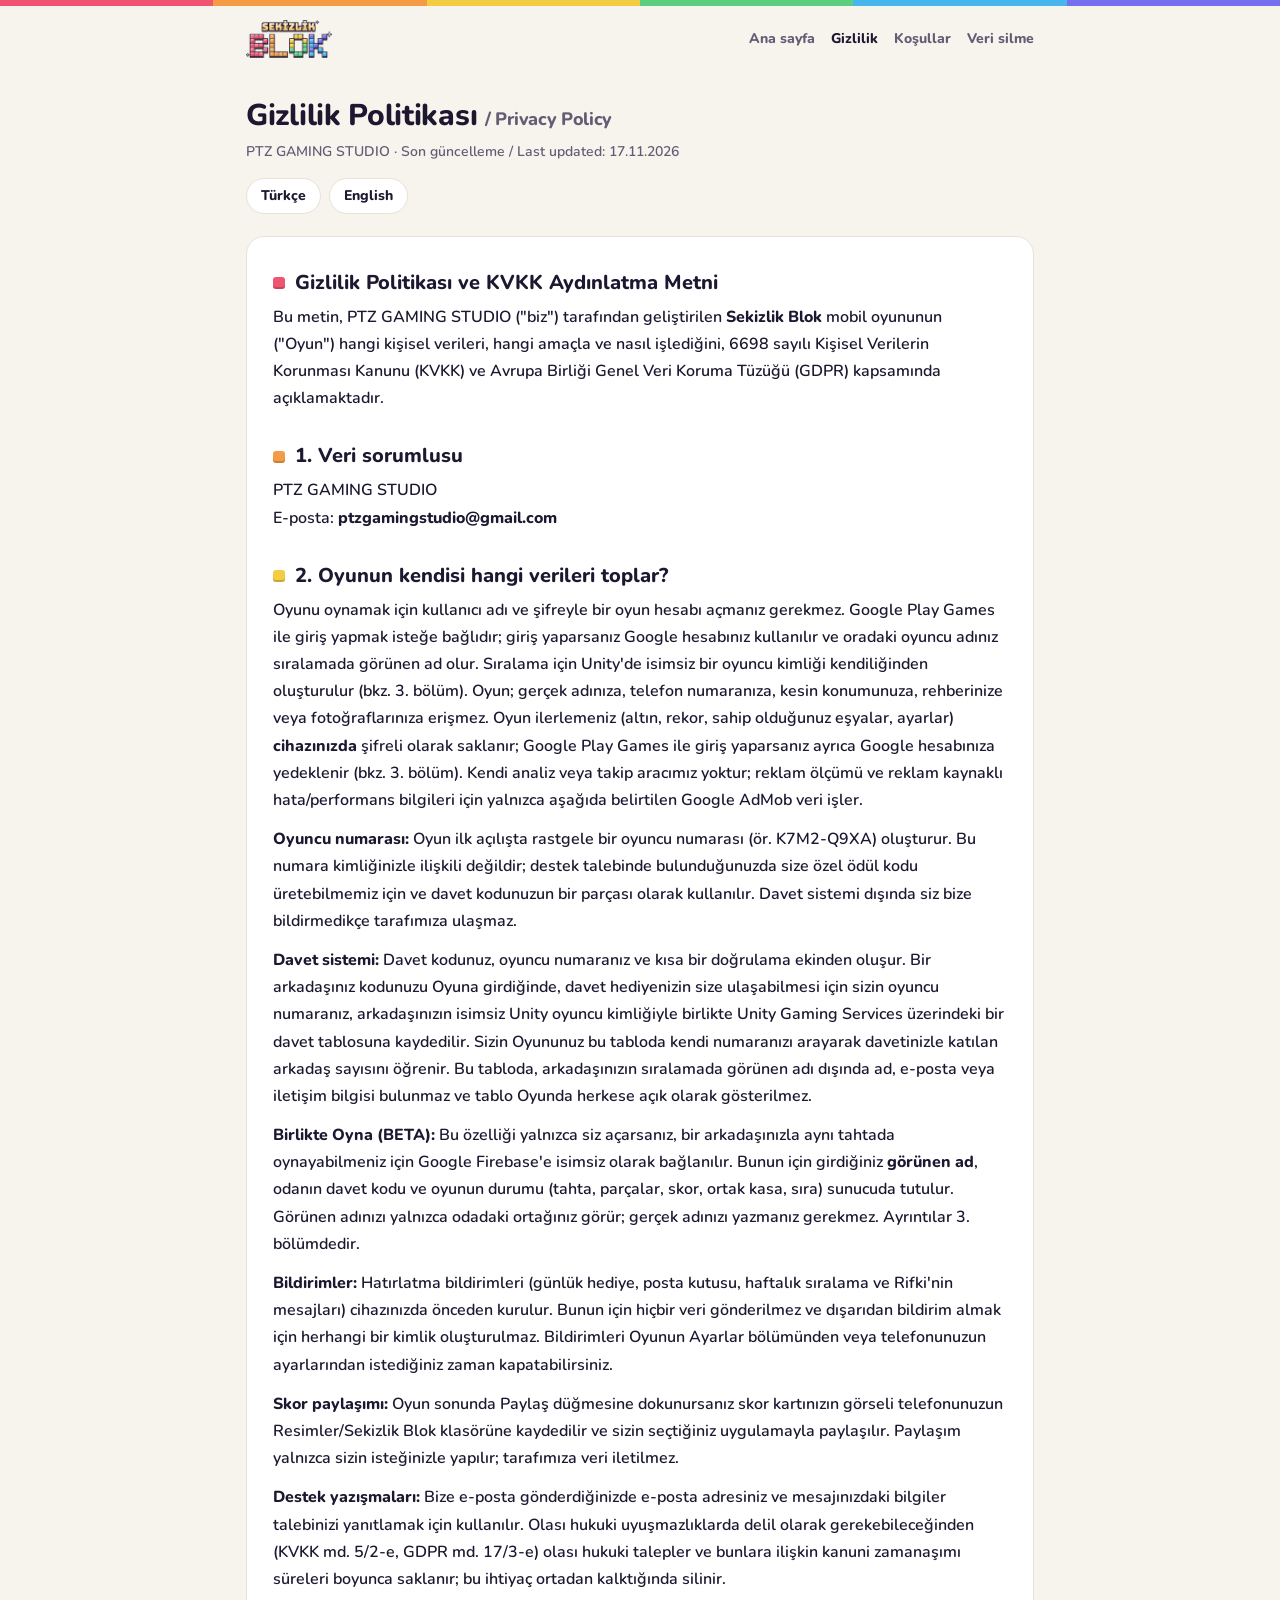
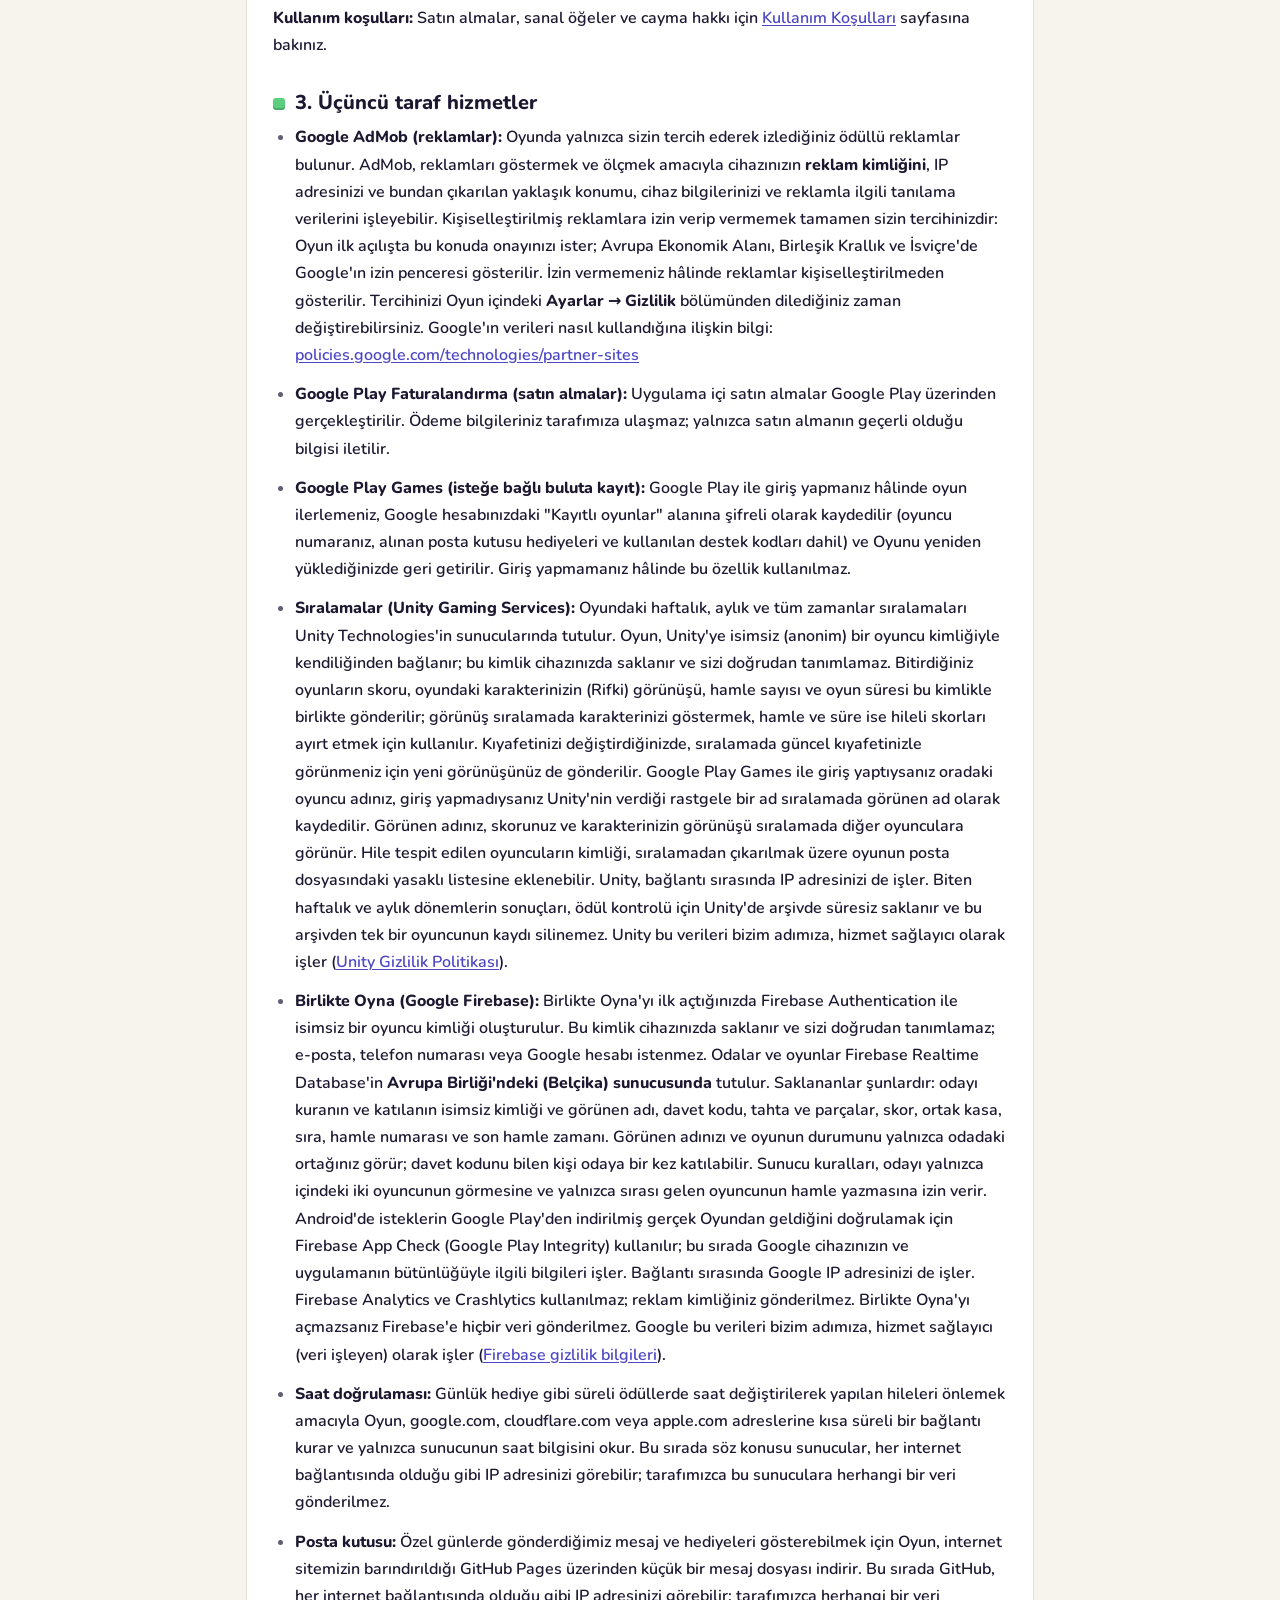
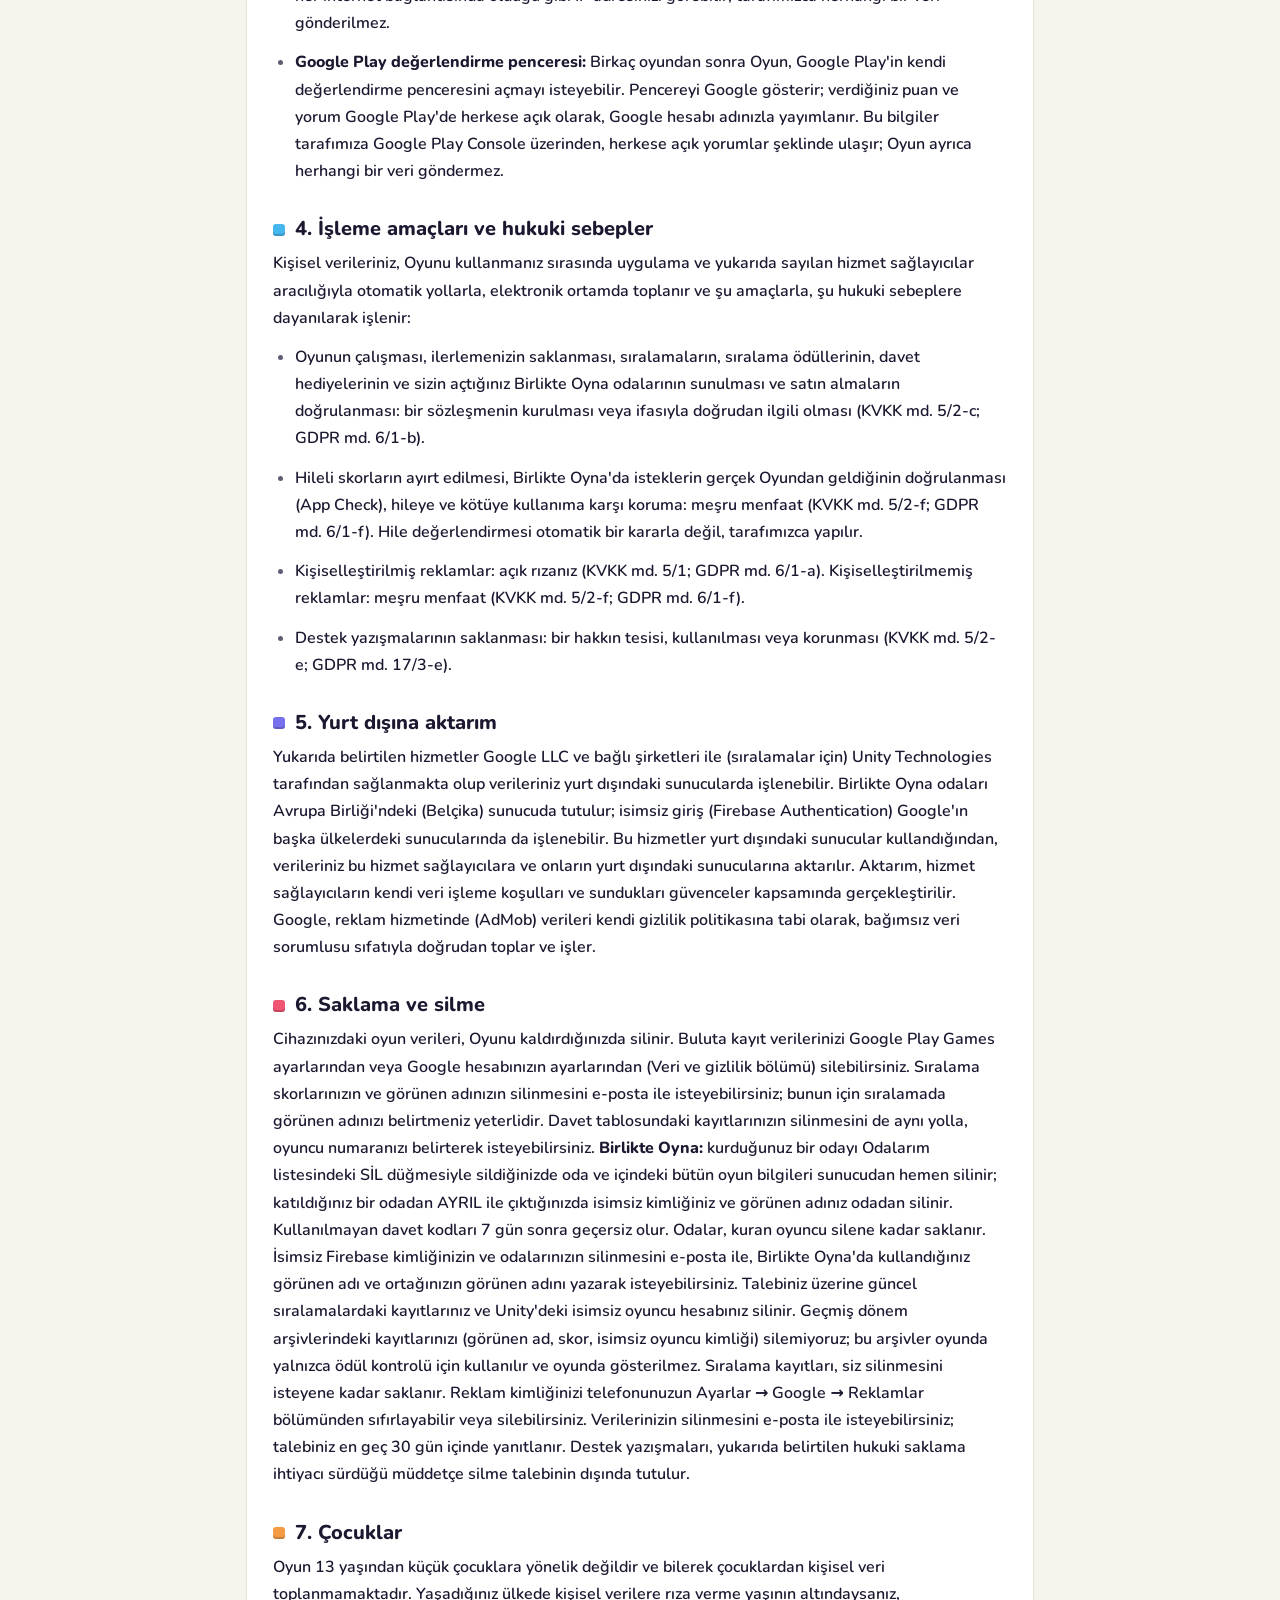
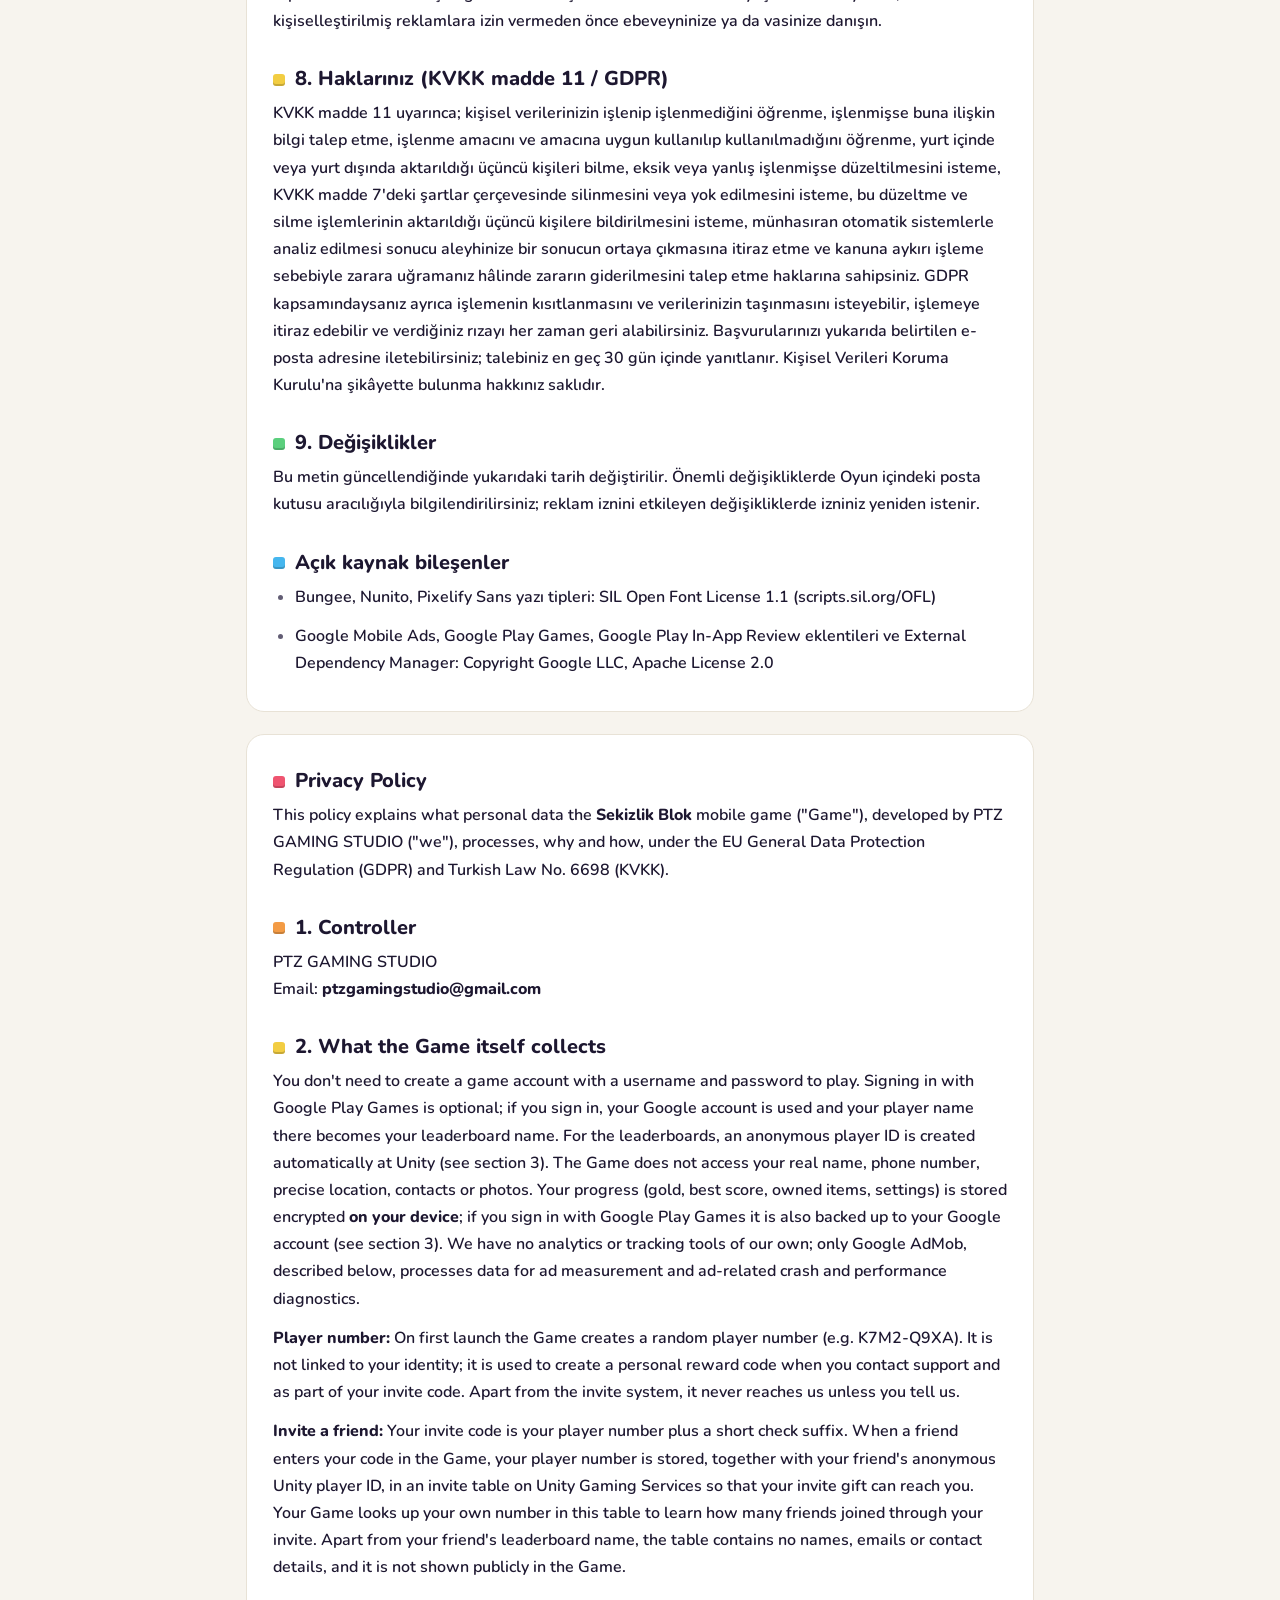
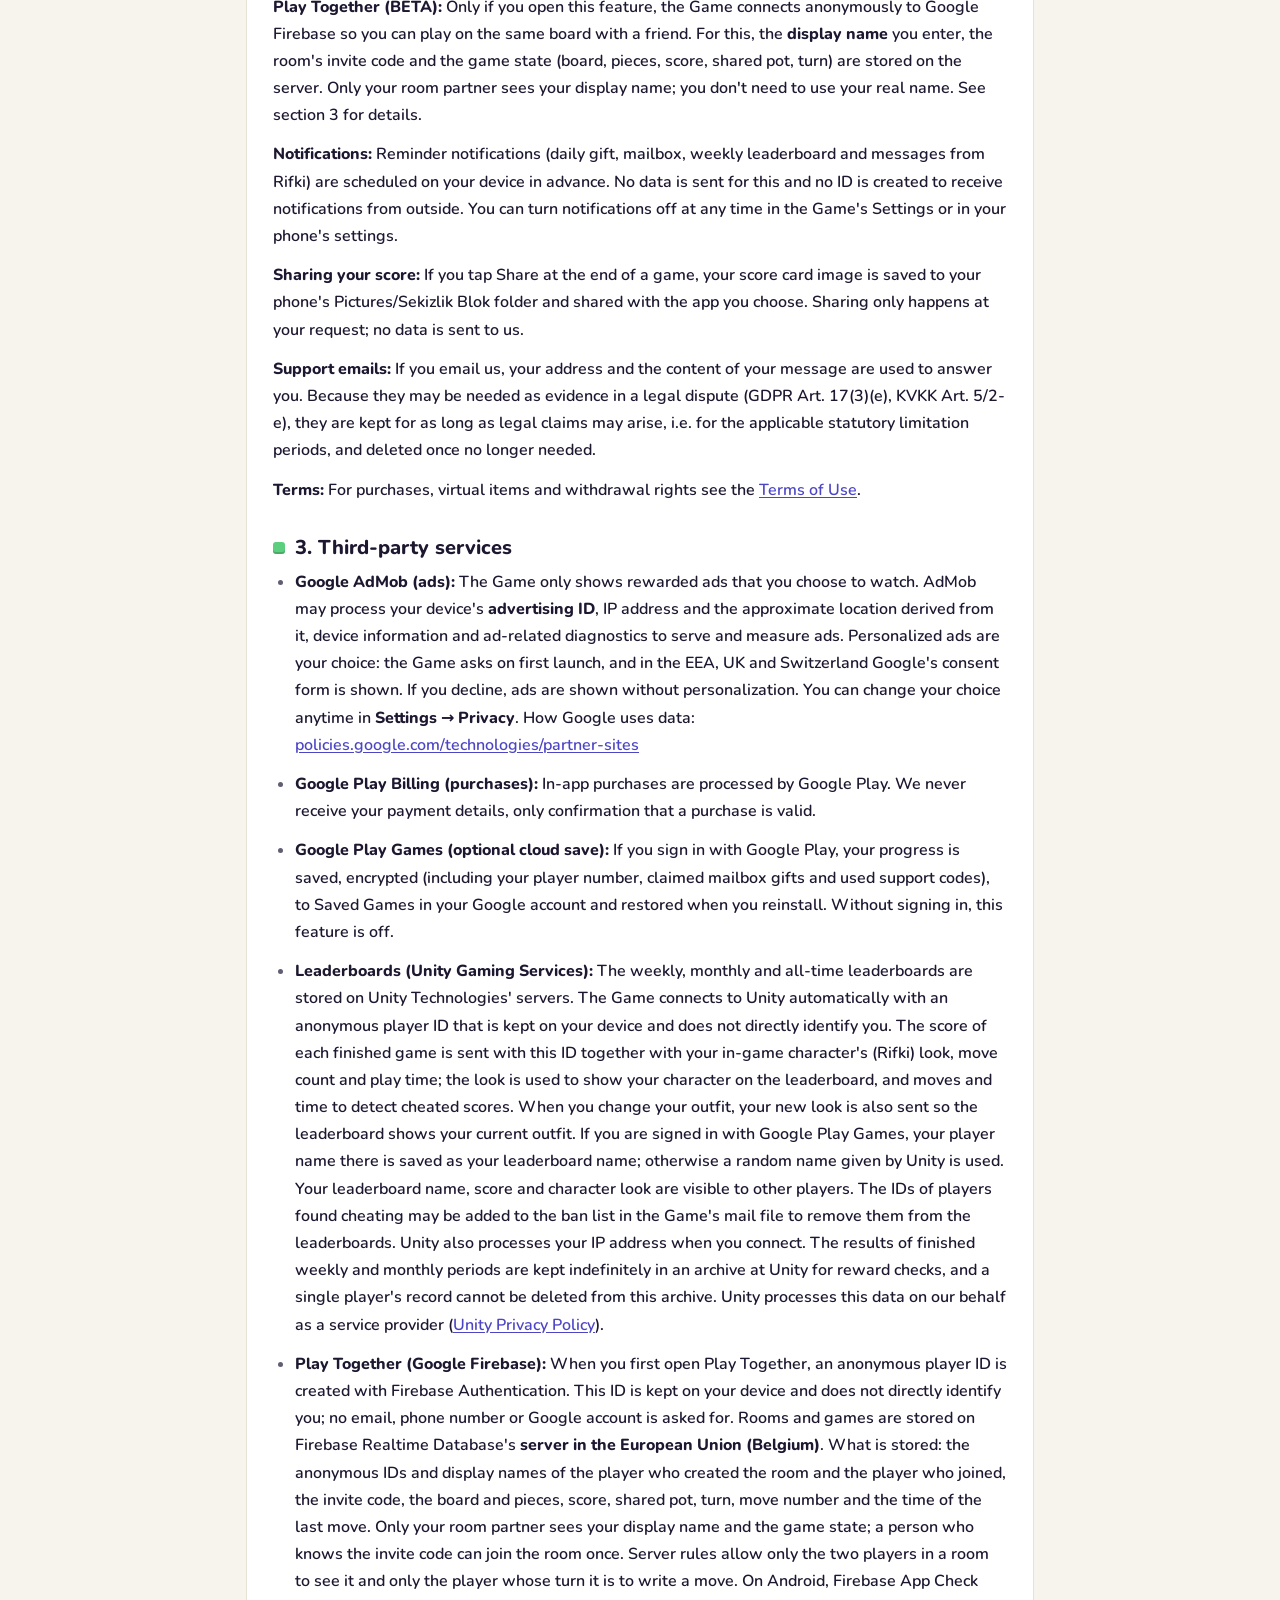
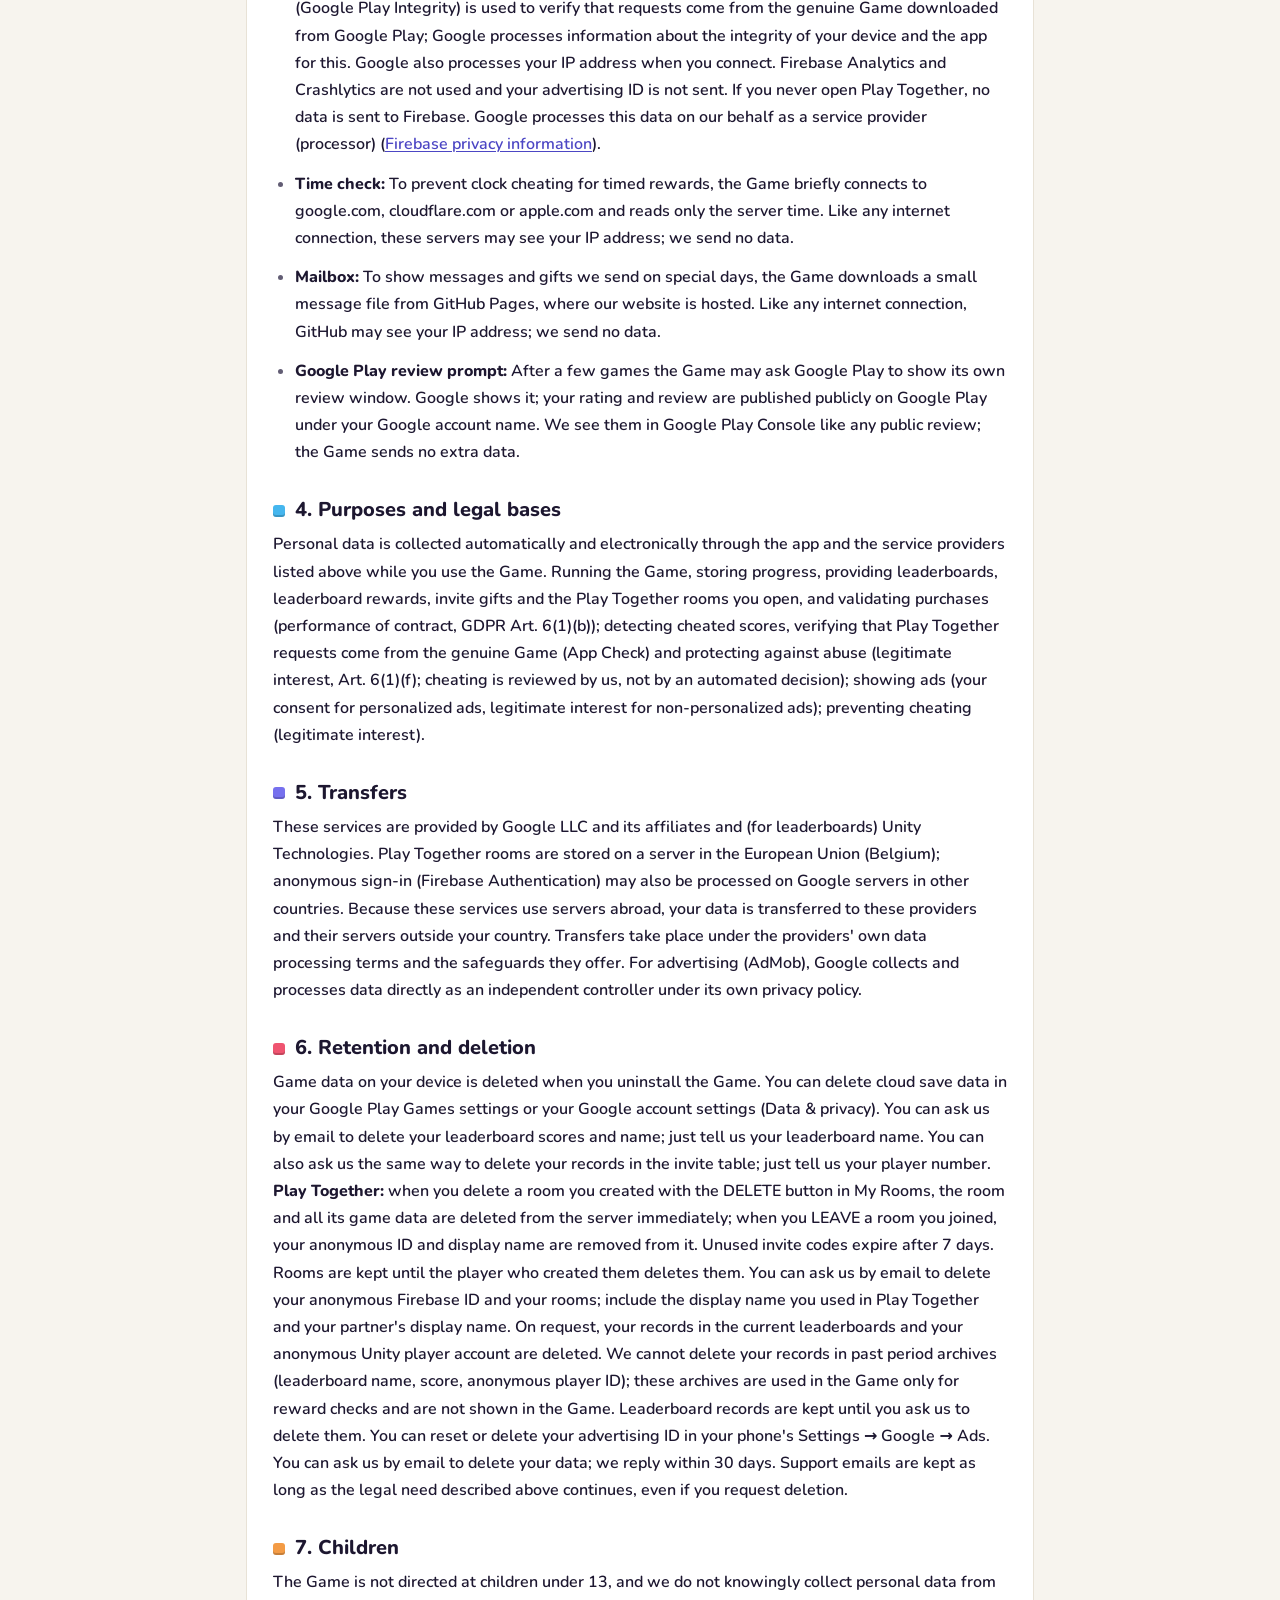
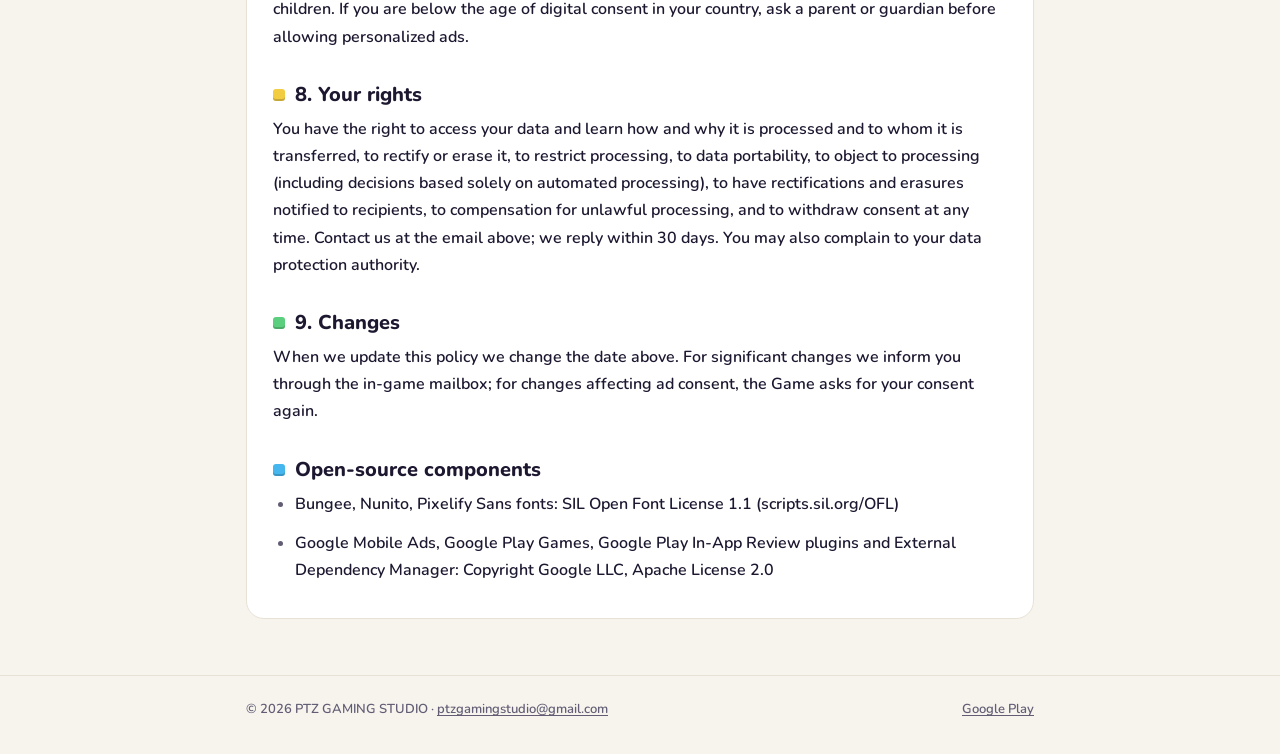
==== commit babe5dfa: "Add files via upload" ====
--- a/gizlilik.html
+++ b/gizlilik.html
@@ -14,7 +14,7 @@
 <header class="top"><a class="brand" href="index.html" aria-label="Sekizlik Blok ana sayfa"><img src="logo.png" alt="Sekizlik Blok" width="720" height="318"></a><nav aria-label="Site"><a href="index.html">Ana sayfa</a><a href="gizlilik.html" aria-current="page">Gizlilik</a><a href="kosullar.html">Koşullar</a><a href="veri-silme.html">Veri silme</a></nav></header>
 <main>
 <h1>Gizlilik Politikası <span class="muted" style="font-size:.6em">/ Privacy Policy</span></h1>
-<p class="muted">PTZ GAMING STUDIO · Son güncelleme / Last updated: 15.11.2026</p>
+<p class="muted">PTZ GAMING STUDIO · Son güncelleme / Last updated: 17.11.2026</p>
 <nav class="lang" aria-label="Dil / Language"><a href="#tr">Türkçe</a><a href="#en">English</a></nav>
 
 <section id="tr">
@@ -28,6 +28,7 @@
 <p>Oyunu oynamak için kullanıcı adı ve şifreyle bir oyun hesabı açmanız gerekmez. Google Play Games ile giriş yapmak isteğe bağlıdır; giriş yaparsanız Google hesabınız kullanılır ve oradaki oyuncu adınız sıralamada görünen ad olur. Sıralama için Unity'de isimsiz bir oyuncu kimliği kendiliğinden oluşturulur (bkz. 3. bölüm). Oyun; gerçek adınıza, telefon numaranıza, kesin konumunuza, rehberinize veya fotoğraflarınıza erişmez. Oyun ilerlemeniz (altın, rekor, sahip olduğunuz eşyalar, ayarlar) <b>cihazınızda</b> şifreli olarak saklanır; Google Play Games ile giriş yaparsanız ayrıca Google hesabınıza yedeklenir (bkz. 3. bölüm). Kendi analiz veya takip aracımız yoktur; reklam ölçümü ve reklam kaynaklı hata/performans bilgileri için yalnızca aşağıda belirtilen Google AdMob veri işler.</p>
 <p><b>Oyuncu numarası:</b> Oyun ilk açılışta rastgele bir oyuncu numarası (ör. K7M2-Q9XA) oluşturur. Bu numara kimliğinizle ilişkili değildir; destek talebinde bulunduğunuzda size özel ödül kodu üretebilmemiz için ve davet kodunuzun bir parçası olarak kullanılır. Davet sistemi dışında siz bize bildirmedikçe tarafımıza ulaşmaz.</p>
 <p><b>Davet sistemi:</b> Davet kodunuz, oyuncu numaranız ve kısa bir doğrulama ekinden oluşur. Bir arkadaşınız kodunuzu Oyuna girdiğinde, davet hediyenizin size ulaşabilmesi için sizin oyuncu numaranız, arkadaşınızın isimsiz Unity oyuncu kimliğiyle birlikte Unity Gaming Services üzerindeki bir davet tablosuna kaydedilir. Sizin Oyununuz bu tabloda kendi numaranızı arayarak davetinizle katılan arkadaş sayısını öğrenir. Bu tabloda, arkadaşınızın sıralamada görünen adı dışında ad, e-posta veya iletişim bilgisi bulunmaz ve tablo Oyunda herkese açık olarak gösterilmez.</p>
+<p><b>Birlikte Oyna (BETA):</b> Bu özelliği yalnızca siz açarsanız, bir arkadaşınızla aynı tahtada oynayabilmeniz için Google Firebase'e isimsiz olarak bağlanılır. Bunun için girdiğiniz <b>görünen ad</b>, odanın davet kodu ve oyunun durumu (tahta, parçalar, skor, ortak kasa, sıra) sunucuda tutulur. Görünen adınızı yalnızca odadaki ortağınız görür; gerçek adınızı yazmanız gerekmez. Ayrıntılar 3. bölümdedir.</p>
 <p><b>Bildirimler:</b> Hatırlatma bildirimleri (günlük hediye, posta kutusu, haftalık sıralama ve Rifki'nin mesajları) cihazınızda önceden kurulur. Bunun için hiçbir veri gönderilmez ve dışarıdan bildirim almak için herhangi bir kimlik oluşturulmaz. Bildirimleri Oyunun Ayarlar bölümünden veya telefonunuzun ayarlarından istediğiniz zaman kapatabilirsiniz.</p>
 <p><b>Skor paylaşımı:</b> Oyun sonunda Paylaş düğmesine dokunursanız skor kartınızın görseli telefonunuzun Resimler/Sekizlik Blok klasörüne kaydedilir ve sizin seçtiğiniz uygulamayla paylaşılır. Paylaşım yalnızca sizin isteğinizle yapılır; tarafımıza veri iletilmez.</p>
 <p><b>Destek yazışmaları:</b> Bize e-posta gönderdiğinizde e-posta adresiniz ve mesajınızdaki bilgiler talebinizi yanıtlamak için kullanılır. Olası hukuki uyuşmazlıklarda delil olarak gerekebileceğinden (KVKK md. 5/2-e, GDPR md. 17/3-e) olası hukuki talepler ve bunlara ilişkin kanuni zamanaşımı süreleri boyunca saklanır; bu ihtiyaç ortadan kalktığında silinir.</p>
@@ -39,6 +40,7 @@
 <li><b>Google Play Faturalandırma (satın almalar):</b> Uygulama içi satın almalar Google Play üzerinden gerçekleştirilir. Ödeme bilgileriniz tarafımıza ulaşmaz; yalnızca satın almanın geçerli olduğu bilgisi iletilir.</li>
 <li><b>Google Play Games (isteğe bağlı buluta kayıt):</b> Google Play ile giriş yapmanız hâlinde oyun ilerlemeniz, Google hesabınızdaki "Kayıtlı oyunlar" alanına şifreli olarak kaydedilir (oyuncu numaranız, alınan posta kutusu hediyeleri ve kullanılan destek kodları dahil) ve Oyunu yeniden yüklediğinizde geri getirilir. Giriş yapmamanız hâlinde bu özellik kullanılmaz.</li>
 <li><b>Sıralamalar (Unity Gaming Services):</b> Oyundaki haftalık, aylık ve tüm zamanlar sıralamaları Unity Technologies'in sunucularında tutulur. Oyun, Unity'ye isimsiz (anonim) bir oyuncu kimliğiyle kendiliğinden bağlanır; bu kimlik cihazınızda saklanır ve sizi doğrudan tanımlamaz. Bitirdiğiniz oyunların skoru, oyundaki karakterinizin (Rifki) görünüşü, hamle sayısı ve oyun süresi bu kimlikle birlikte gönderilir; görünüş sıralamada karakterinizi göstermek, hamle ve süre ise hileli skorları ayırt etmek için kullanılır. Kıyafetinizi değiştirdiğinizde, sıralamada güncel kıyafetinizle görünmeniz için yeni görünüşünüz de gönderilir. Google Play Games ile giriş yaptıysanız oradaki oyuncu adınız, giriş yapmadıysanız Unity'nin verdiği rastgele bir ad sıralamada görünen ad olarak kaydedilir. Görünen adınız, skorunuz ve karakterinizin görünüşü sıralamada diğer oyunculara görünür. Hile tespit edilen oyuncuların kimliği, sıralamadan çıkarılmak üzere oyunun posta dosyasındaki yasaklı listesine eklenebilir. Unity, bağlantı sırasında IP adresinizi de işler. Biten haftalık ve aylık dönemlerin sonuçları, ödül kontrolü için Unity'de arşivde süresiz saklanır ve bu arşivden tek bir oyuncunun kaydı silinemez. Unity bu verileri bizim adımıza, hizmet sağlayıcı olarak işler (<a href="https://unity.com/legal/privacy-policy">Unity Gizlilik Politikası</a>).</li>
+<li><b>Birlikte Oyna (Google Firebase):</b> Birlikte Oyna'yı ilk açtığınızda Firebase Authentication ile isimsiz bir oyuncu kimliği oluşturulur. Bu kimlik cihazınızda saklanır ve sizi doğrudan tanımlamaz; e-posta, telefon numarası veya Google hesabı istenmez. Odalar ve oyunlar Firebase Realtime Database'in <b>Avrupa Birliği'ndeki (Belçika) sunucusunda</b> tutulur. Saklananlar şunlardır: odayı kuranın ve katılanın isimsiz kimliği ve görünen adı, davet kodu, tahta ve parçalar, skor, ortak kasa, sıra, hamle numarası ve son hamle zamanı. Görünen adınızı ve oyunun durumunu yalnızca odadaki ortağınız görür; davet kodunu bilen kişi odaya bir kez katılabilir. Sunucu kuralları, odayı yalnızca içindeki iki oyuncunun görmesine ve yalnızca sırası gelen oyuncunun hamle yazmasına izin verir. Android'de isteklerin Google Play'den indirilmiş gerçek Oyundan geldiğini doğrulamak için Firebase App Check (Google Play Integrity) kullanılır; bu sırada Google cihazınızın ve uygulamanın bütünlüğüyle ilgili bilgileri işler. Bağlantı sırasında Google IP adresinizi de işler. Firebase Analytics ve Crashlytics kullanılmaz; reklam kimliğiniz gönderilmez. Birlikte Oyna'yı açmazsanız Firebase'e hiçbir veri gönderilmez. Google bu verileri bizim adımıza, hizmet sağlayıcı (veri işleyen) olarak işler (<a href="https://firebase.google.com/support/privacy">Firebase gizlilik bilgileri</a>).</li>
 <li><b>Saat doğrulaması:</b> Günlük hediye gibi süreli ödüllerde saat değiştirilerek yapılan hileleri önlemek amacıyla Oyun, google.com, cloudflare.com veya apple.com adreslerine kısa süreli bir bağlantı kurar ve yalnızca sunucunun saat bilgisini okur. Bu sırada söz konusu sunucular, her internet bağlantısında olduğu gibi IP adresinizi görebilir; tarafımızca bu sunuculara herhangi bir veri gönderilmez.</li>
 <li><b>Posta kutusu:</b> Özel günlerde gönderdiğimiz mesaj ve hediyeleri gösterebilmek için Oyun, internet sitemizin barındırıldığı GitHub Pages üzerinden küçük bir mesaj dosyası indirir. Bu sırada GitHub, her internet bağlantısında olduğu gibi IP adresinizi görebilir; tarafımızca herhangi bir veri gönderilmez.</li>
 <li><b>Google Play değerlendirme penceresi:</b> Birkaç oyundan sonra Oyun, Google Play'in kendi değerlendirme penceresini açmayı isteyebilir. Pencereyi Google gösterir; verdiğiniz puan ve yorum Google Play'de herkese açık olarak, Google hesabı adınızla yayımlanır. Bu bilgiler tarafımıza Google Play Console üzerinden, herkese açık yorumlar şeklinde ulaşır; Oyun ayrıca herhangi bir veri göndermez.</li>
@@ -47,17 +49,17 @@
 <h2>4. İşleme amaçları ve hukuki sebepler</h2>
 <p>Kişisel verileriniz, Oyunu kullanmanız sırasında uygulama ve yukarıda sayılan hizmet sağlayıcılar aracılığıyla otomatik yollarla, elektronik ortamda toplanır ve şu amaçlarla, şu hukuki sebeplere dayanılarak işlenir:</p>
 <ul>
-<li>Oyunun çalışması, ilerlemenizin saklanması, sıralamaların, sıralama ödüllerinin ve davet hediyelerinin sunulması ve satın almaların doğrulanması: bir sözleşmenin kurulması veya ifasıyla doğrudan ilgili olması (KVKK md. 5/2-c; GDPR md. 6/1-b).</li>
-<li>Hileli skorların ayırt edilmesi, hileye ve kötüye kullanıma karşı koruma: meşru menfaat (KVKK md. 5/2-f; GDPR md. 6/1-f). Hile değerlendirmesi otomatik bir kararla değil, tarafımızca yapılır.</li>
+<li>Oyunun çalışması, ilerlemenizin saklanması, sıralamaların, sıralama ödüllerinin, davet hediyelerinin ve sizin açtığınız Birlikte Oyna odalarının sunulması ve satın almaların doğrulanması: bir sözleşmenin kurulması veya ifasıyla doğrudan ilgili olması (KVKK md. 5/2-c; GDPR md. 6/1-b).</li>
+<li>Hileli skorların ayırt edilmesi, Birlikte Oyna'da isteklerin gerçek Oyundan geldiğinin doğrulanması (App Check), hileye ve kötüye kullanıma karşı koruma: meşru menfaat (KVKK md. 5/2-f; GDPR md. 6/1-f). Hile değerlendirmesi otomatik bir kararla değil, tarafımızca yapılır.</li>
 <li>Kişiselleştirilmiş reklamlar: açık rızanız (KVKK md. 5/1; GDPR md. 6/1-a). Kişiselleştirilmemiş reklamlar: meşru menfaat (KVKK md. 5/2-f; GDPR md. 6/1-f).</li>
 <li>Destek yazışmalarının saklanması: bir hakkın tesisi, kullanılması veya korunması (KVKK md. 5/2-e; GDPR md. 17/3-e).</li>
 </ul>
 
 <h2>5. Yurt dışına aktarım</h2>
-<p>Yukarıda belirtilen hizmetler Google LLC ve bağlı şirketleri ile (sıralamalar için) Unity Technologies tarafından sağlanmakta olup verileriniz yurt dışındaki sunucularda işlenebilir. Bu hizmetler yurt dışındaki sunucular kullandığından, verileriniz bu hizmet sağlayıcılara ve onların yurt dışındaki sunucularına aktarılır. Aktarım, hizmet sağlayıcıların kendi veri işleme koşulları ve sundukları güvenceler kapsamında gerçekleştirilir. Google, reklam hizmetinde (AdMob) verileri kendi gizlilik politikasına tabi olarak, bağımsız veri sorumlusu sıfatıyla doğrudan toplar ve işler.</p>
+<p>Yukarıda belirtilen hizmetler Google LLC ve bağlı şirketleri ile (sıralamalar için) Unity Technologies tarafından sağlanmakta olup verileriniz yurt dışındaki sunucularda işlenebilir. Birlikte Oyna odaları Avrupa Birliği'ndeki (Belçika) sunucuda tutulur; isimsiz giriş (Firebase Authentication) Google'ın başka ülkelerdeki sunucularında da işlenebilir. Bu hizmetler yurt dışındaki sunucular kullandığından, verileriniz bu hizmet sağlayıcılara ve onların yurt dışındaki sunucularına aktarılır. Aktarım, hizmet sağlayıcıların kendi veri işleme koşulları ve sundukları güvenceler kapsamında gerçekleştirilir. Google, reklam hizmetinde (AdMob) verileri kendi gizlilik politikasına tabi olarak, bağımsız veri sorumlusu sıfatıyla doğrudan toplar ve işler.</p>
 
 <h2>6. Saklama ve silme</h2>
-<p>Cihazınızdaki oyun verileri, Oyunu kaldırdığınızda silinir. Buluta kayıt verilerinizi Google Play Games ayarlarından veya Google hesabınızın ayarlarından (Veri ve gizlilik bölümü) silebilirsiniz. Sıralama skorlarınızın ve görünen adınızın silinmesini e-posta ile isteyebilirsiniz; bunun için sıralamada görünen adınızı belirtmeniz yeterlidir. Davet tablosundaki kayıtlarınızın silinmesini de aynı yolla, oyuncu numaranızı belirterek isteyebilirsiniz. Talebiniz üzerine güncel sıralamalardaki kayıtlarınız ve Unity'deki isimsiz oyuncu hesabınız silinir. Geçmiş dönem arşivlerindeki kayıtlarınızı (görünen ad, skor, isimsiz oyuncu kimliği) silemiyoruz; bu arşivler oyunda yalnızca ödül kontrolü için kullanılır ve oyunda gösterilmez. Sıralama kayıtları, siz silinmesini isteyene kadar saklanır. Reklam kimliğinizi telefonunuzun Ayarlar → Google → Reklamlar bölümünden sıfırlayabilir veya silebilirsiniz. Verilerinizin silinmesini e-posta ile isteyebilirsiniz; talebiniz en geç 30 gün içinde yanıtlanır. Destek yazışmaları, yukarıda belirtilen hukuki saklama ihtiyacı sürdüğü müddetçe silme talebinin dışında tutulur.</p>
+<p>Cihazınızdaki oyun verileri, Oyunu kaldırdığınızda silinir. Buluta kayıt verilerinizi Google Play Games ayarlarından veya Google hesabınızın ayarlarından (Veri ve gizlilik bölümü) silebilirsiniz. Sıralama skorlarınızın ve görünen adınızın silinmesini e-posta ile isteyebilirsiniz; bunun için sıralamada görünen adınızı belirtmeniz yeterlidir. Davet tablosundaki kayıtlarınızın silinmesini de aynı yolla, oyuncu numaranızı belirterek isteyebilirsiniz. <b>Birlikte Oyna:</b> kurduğunuz bir odayı Odalarım listesindeki SİL düğmesiyle sildiğinizde oda ve içindeki bütün oyun bilgileri sunucudan hemen silinir; katıldığınız bir odadan AYRIL ile çıktığınızda isimsiz kimliğiniz ve görünen adınız odadan silinir. Kullanılmayan davet kodları 7 gün sonra geçersiz olur. Odalar, kuran oyuncu silene kadar saklanır. İsimsiz Firebase kimliğinizin ve odalarınızın silinmesini e-posta ile, Birlikte Oyna'da kullandığınız görünen adı ve ortağınızın görünen adını yazarak isteyebilirsiniz. Talebiniz üzerine güncel sıralamalardaki kayıtlarınız ve Unity'deki isimsiz oyuncu hesabınız silinir. Geçmiş dönem arşivlerindeki kayıtlarınızı (görünen ad, skor, isimsiz oyuncu kimliği) silemiyoruz; bu arşivler oyunda yalnızca ödül kontrolü için kullanılır ve oyunda gösterilmez. Sıralama kayıtları, siz silinmesini isteyene kadar saklanır. Reklam kimliğinizi telefonunuzun Ayarlar → Google → Reklamlar bölümünden sıfırlayabilir veya silebilirsiniz. Verilerinizin silinmesini e-posta ile isteyebilirsiniz; talebiniz en geç 30 gün içinde yanıtlanır. Destek yazışmaları, yukarıda belirtilen hukuki saklama ihtiyacı sürdüğü müddetçe silme talebinin dışında tutulur.</p>
 
 <h2>7. Çocuklar</h2>
 <p>Oyun 13 yaşından küçük çocuklara yönelik değildir ve bilerek çocuklardan kişisel veri toplanmamaktadır. Yaşadığınız ülkede kişisel verilere rıza verme yaşının altındaysanız, kişiselleştirilmiş reklamlara izin vermeden önce ebeveyninize ya da vasinize danışın.</p>
@@ -85,6 +87,7 @@
 <p>You don't need to create a game account with a username and password to play. Signing in with Google Play Games is optional; if you sign in, your Google account is used and your player name there becomes your leaderboard name. For the leaderboards, an anonymous player ID is created automatically at Unity (see section 3). The Game does not access your real name, phone number, precise location, contacts or photos. Your progress (gold, best score, owned items, settings) is stored encrypted <b>on your device</b>; if you sign in with Google Play Games it is also backed up to your Google account (see section 3). We have no analytics or tracking tools of our own; only Google AdMob, described below, processes data for ad measurement and ad-related crash and performance diagnostics.</p>
 <p><b>Player number:</b> On first launch the Game creates a random player number (e.g. K7M2-Q9XA). It is not linked to your identity; it is used to create a personal reward code when you contact support and as part of your invite code. Apart from the invite system, it never reaches us unless you tell us.</p>
 <p><b>Invite a friend:</b> Your invite code is your player number plus a short check suffix. When a friend enters your code in the Game, your player number is stored, together with your friend's anonymous Unity player ID, in an invite table on Unity Gaming Services so that your invite gift can reach you. Your Game looks up your own number in this table to learn how many friends joined through your invite. Apart from your friend's leaderboard name, the table contains no names, emails or contact details, and it is not shown publicly in the Game.</p>
+<p><b>Play Together (BETA):</b> Only if you open this feature, the Game connects anonymously to Google Firebase so you can play on the same board with a friend. For this, the <b>display name</b> you enter, the room's invite code and the game state (board, pieces, score, shared pot, turn) are stored on the server. Only your room partner sees your display name; you don't need to use your real name. See section 3 for details.</p>
 <p><b>Notifications:</b> Reminder notifications (daily gift, mailbox, weekly leaderboard and messages from Rifki) are scheduled on your device in advance. No data is sent for this and no ID is created to receive notifications from outside. You can turn notifications off at any time in the Game's Settings or in your phone's settings.</p>
 <p><b>Sharing your score:</b> If you tap Share at the end of a game, your score card image is saved to your phone's Pictures/Sekizlik Blok folder and shared with the app you choose. Sharing only happens at your request; no data is sent to us.</p>
 <p><b>Support emails:</b> If you email us, your address and the content of your message are used to answer you. Because they may be needed as evidence in a legal dispute (GDPR Art. 17(3)(e), KVKK Art. 5/2-e), they are kept for as long as legal claims may arise, i.e. for the applicable statutory limitation periods, and deleted once no longer needed.</p>
@@ -96,19 +99,20 @@
 <li><b>Google Play Billing (purchases):</b> In-app purchases are processed by Google Play. We never receive your payment details, only confirmation that a purchase is valid.</li>
 <li><b>Google Play Games (optional cloud save):</b> If you sign in with Google Play, your progress is saved, encrypted (including your player number, claimed mailbox gifts and used support codes), to Saved Games in your Google account and restored when you reinstall. Without signing in, this feature is off.</li>
 <li><b>Leaderboards (Unity Gaming Services):</b> The weekly, monthly and all-time leaderboards are stored on Unity Technologies' servers. The Game connects to Unity automatically with an anonymous player ID that is kept on your device and does not directly identify you. The score of each finished game is sent with this ID together with your in-game character's (Rifki) look, move count and play time; the look is used to show your character on the leaderboard, and moves and time to detect cheated scores. When you change your outfit, your new look is also sent so the leaderboard shows your current outfit. If you are signed in with Google Play Games, your player name there is saved as your leaderboard name; otherwise a random name given by Unity is used. Your leaderboard name, score and character look are visible to other players. The IDs of players found cheating may be added to the ban list in the Game's mail file to remove them from the leaderboards. Unity also processes your IP address when you connect. The results of finished weekly and monthly periods are kept indefinitely in an archive at Unity for reward checks, and a single player's record cannot be deleted from this archive. Unity processes this data on our behalf as a service provider (<a href="https://unity.com/legal/privacy-policy">Unity Privacy Policy</a>).</li>
+<li><b>Play Together (Google Firebase):</b> When you first open Play Together, an anonymous player ID is created with Firebase Authentication. This ID is kept on your device and does not directly identify you; no email, phone number or Google account is asked for. Rooms and games are stored on Firebase Realtime Database's <b>server in the European Union (Belgium)</b>. What is stored: the anonymous IDs and display names of the player who created the room and the player who joined, the invite code, the board and pieces, score, shared pot, turn, move number and the time of the last move. Only your room partner sees your display name and the game state; a person who knows the invite code can join the room once. Server rules allow only the two players in a room to see it and only the player whose turn it is to write a move. On Android, Firebase App Check (Google Play Integrity) is used to verify that requests come from the genuine Game downloaded from Google Play; Google processes information about the integrity of your device and the app for this. Google also processes your IP address when you connect. Firebase Analytics and Crashlytics are not used and your advertising ID is not sent. If you never open Play Together, no data is sent to Firebase. Google processes this data on our behalf as a service provider (processor) (<a href="https://firebase.google.com/support/privacy">Firebase privacy information</a>).</li>
 <li><b>Time check:</b> To prevent clock cheating for timed rewards, the Game briefly connects to google.com, cloudflare.com or apple.com and reads only the server time. Like any internet connection, these servers may see your IP address; we send no data.</li>
 <li><b>Mailbox:</b> To show messages and gifts we send on special days, the Game downloads a small message file from GitHub Pages, where our website is hosted. Like any internet connection, GitHub may see your IP address; we send no data.</li>
 <li><b>Google Play review prompt:</b> After a few games the Game may ask Google Play to show its own review window. Google shows it; your rating and review are published publicly on Google Play under your Google account name. We see them in Google Play Console like any public review; the Game sends no extra data.</li>
 </ul>
 
 <h2>4. Purposes and legal bases</h2>
-<p>Personal data is collected automatically and electronically through the app and the service providers listed above while you use the Game. Running the Game, storing progress, providing leaderboards, leaderboard rewards and invite gifts, and validating purchases (performance of contract, GDPR Art. 6(1)(b)); detecting cheated scores and protecting against abuse (legitimate interest, Art. 6(1)(f); cheating is reviewed by us, not by an automated decision); showing ads (your consent for personalized ads, legitimate interest for non-personalized ads); preventing cheating (legitimate interest).</p>
+<p>Personal data is collected automatically and electronically through the app and the service providers listed above while you use the Game. Running the Game, storing progress, providing leaderboards, leaderboard rewards, invite gifts and the Play Together rooms you open, and validating purchases (performance of contract, GDPR Art. 6(1)(b)); detecting cheated scores, verifying that Play Together requests come from the genuine Game (App Check) and protecting against abuse (legitimate interest, Art. 6(1)(f); cheating is reviewed by us, not by an automated decision); showing ads (your consent for personalized ads, legitimate interest for non-personalized ads); preventing cheating (legitimate interest).</p>
 
 <h2>5. Transfers</h2>
-<p>These services are provided by Google LLC and its affiliates and (for leaderboards) Unity Technologies, and because they use servers abroad, your data is transferred to these providers and their servers outside your country. Transfers take place under the providers' own data processing terms and the safeguards they offer. For advertising (AdMob), Google collects and processes data directly as an independent controller under its own privacy policy.</p>
+<p>These services are provided by Google LLC and its affiliates and (for leaderboards) Unity Technologies. Play Together rooms are stored on a server in the European Union (Belgium); anonymous sign-in (Firebase Authentication) may also be processed on Google servers in other countries. Because these services use servers abroad, your data is transferred to these providers and their servers outside your country. Transfers take place under the providers' own data processing terms and the safeguards they offer. For advertising (AdMob), Google collects and processes data directly as an independent controller under its own privacy policy.</p>
 
 <h2>6. Retention and deletion</h2>
-<p>Game data on your device is deleted when you uninstall the Game. You can delete cloud save data in your Google Play Games settings or your Google account settings (Data & privacy). You can ask us by email to delete your leaderboard scores and name; just tell us your leaderboard name. You can also ask us the same way to delete your records in the invite table; just tell us your player number. On request, your records in the current leaderboards and your anonymous Unity player account are deleted. We cannot delete your records in past period archives (leaderboard name, score, anonymous player ID); these archives are used in the Game only for reward checks and are not shown in the Game. Leaderboard records are kept until you ask us to delete them. You can reset or delete your advertising ID in your phone's Settings → Google → Ads. You can ask us by email to delete your data; we reply within 30 days. Support emails are kept as long as the legal need described above continues, even if you request deletion.</p>
+<p>Game data on your device is deleted when you uninstall the Game. You can delete cloud save data in your Google Play Games settings or your Google account settings (Data & privacy). You can ask us by email to delete your leaderboard scores and name; just tell us your leaderboard name. You can also ask us the same way to delete your records in the invite table; just tell us your player number. <b>Play Together:</b> when you delete a room you created with the DELETE button in My Rooms, the room and all its game data are deleted from the server immediately; when you LEAVE a room you joined, your anonymous ID and display name are removed from it. Unused invite codes expire after 7 days. Rooms are kept until the player who created them deletes them. You can ask us by email to delete your anonymous Firebase ID and your rooms; include the display name you used in Play Together and your partner's display name. On request, your records in the current leaderboards and your anonymous Unity player account are deleted. We cannot delete your records in past period archives (leaderboard name, score, anonymous player ID); these archives are used in the Game only for reward checks and are not shown in the Game. Leaderboard records are kept until you ask us to delete them. You can reset or delete your advertising ID in your phone's Settings → Google → Ads. You can ask us by email to delete your data; we reply within 30 days. Support emails are kept as long as the legal need described above continues, even if you request deletion.</p>
 
 <h2>7. Children</h2>
 <p>The Game is not directed at children under 13, and we do not knowingly collect personal data from children. If you are below the age of digital consent in your country, ask a parent or guardian before allowing personalized ads.</p>
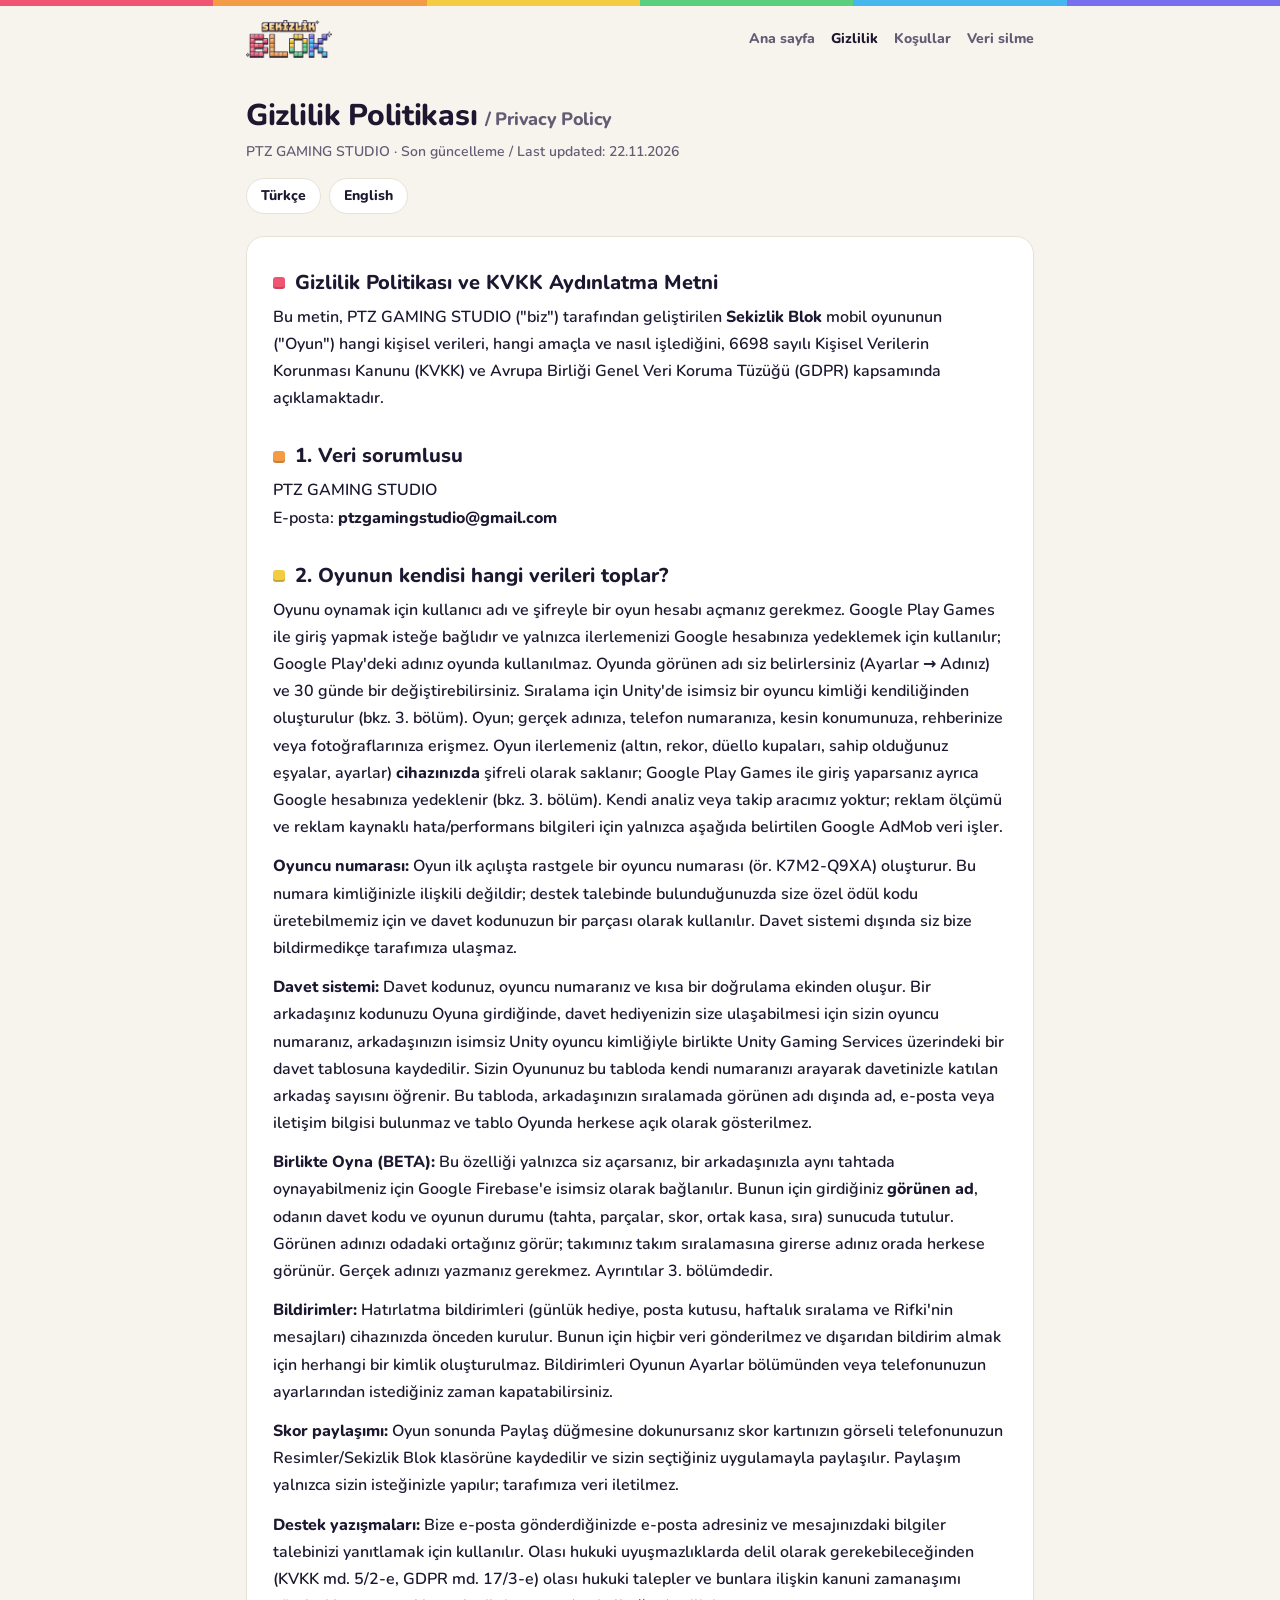
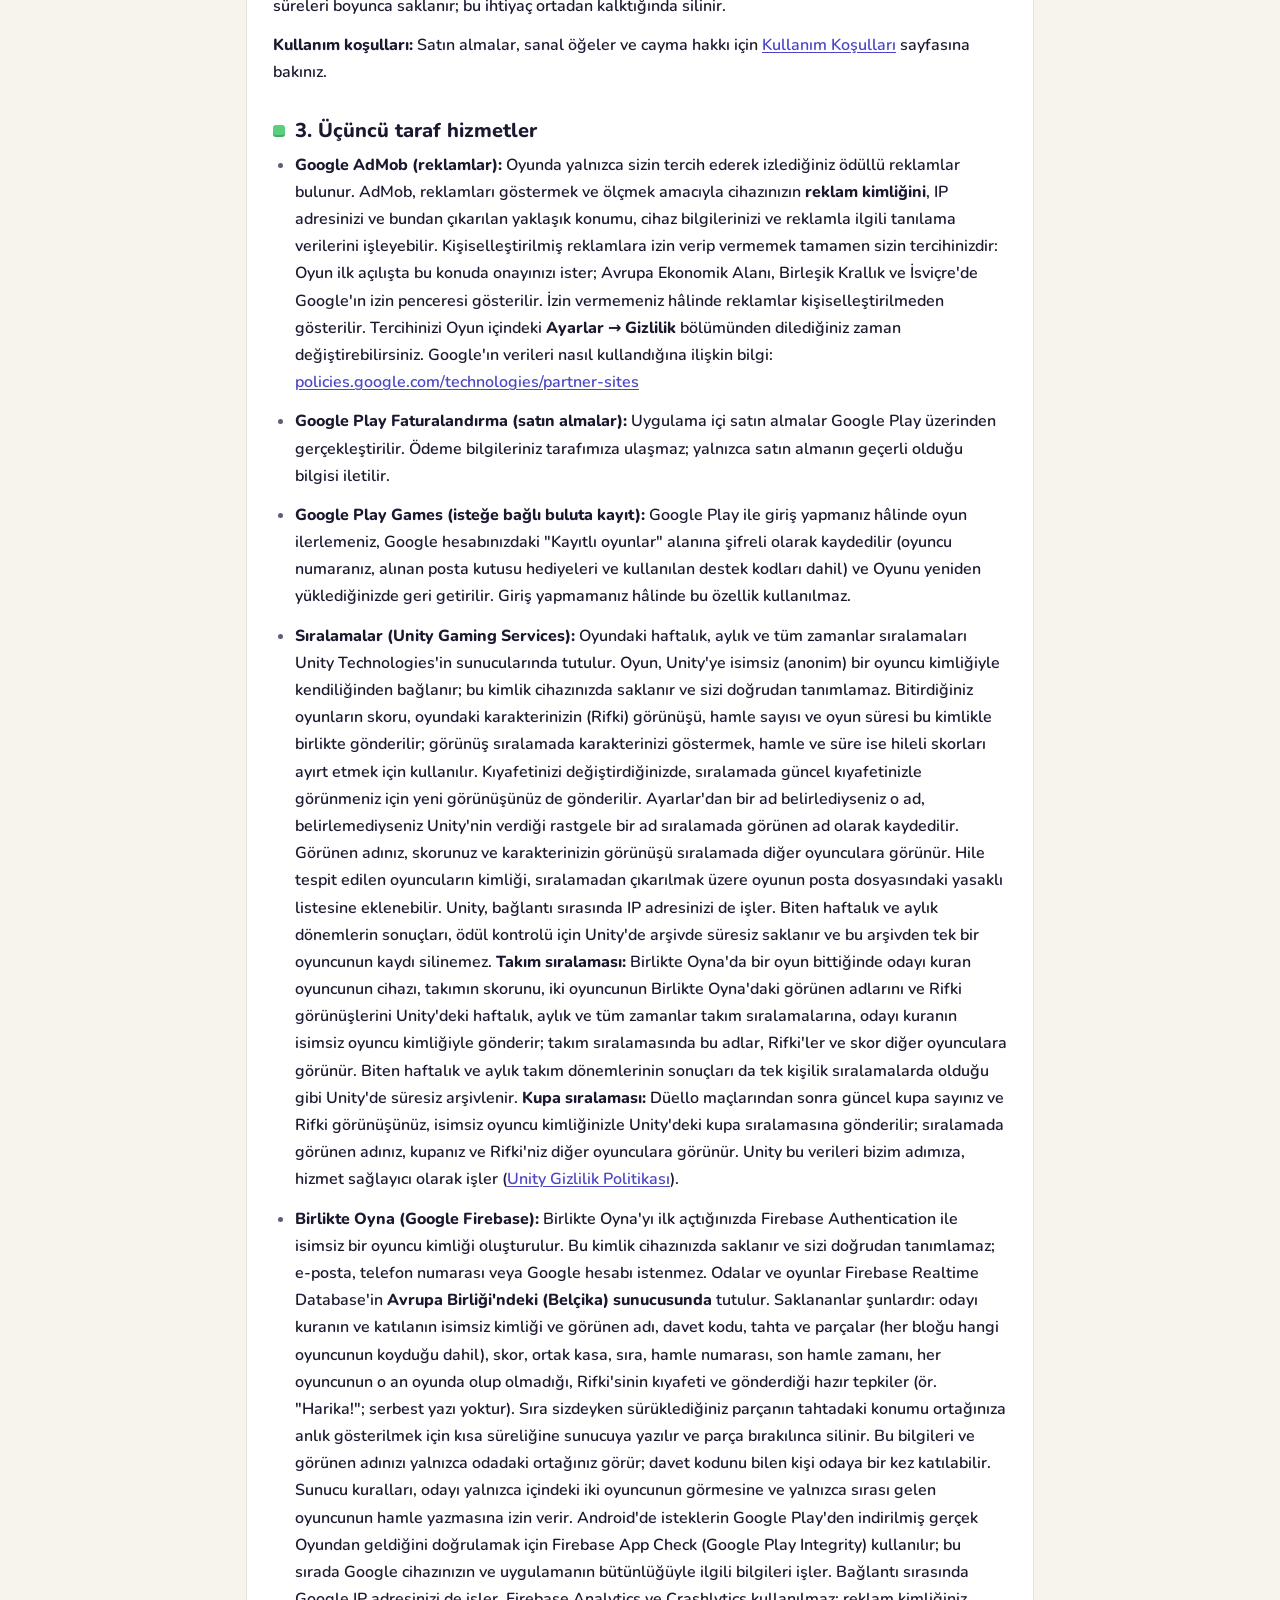
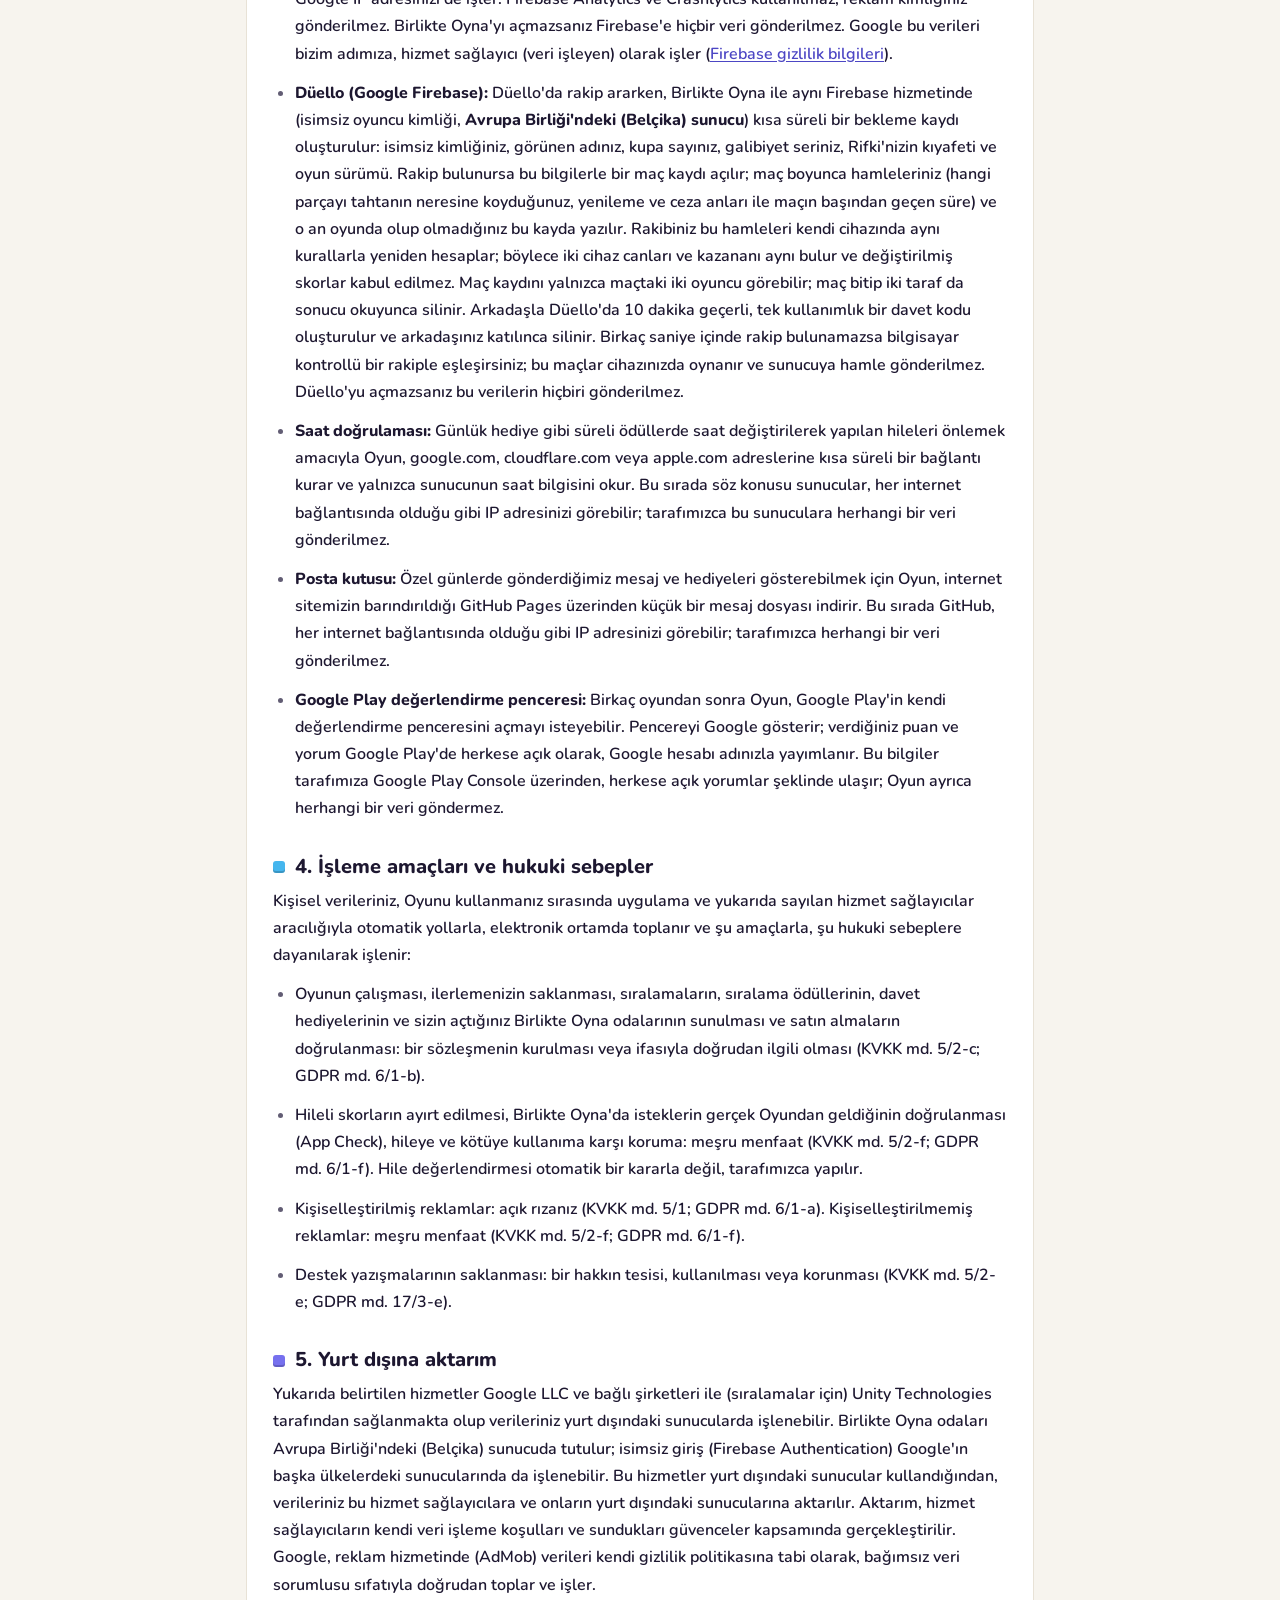
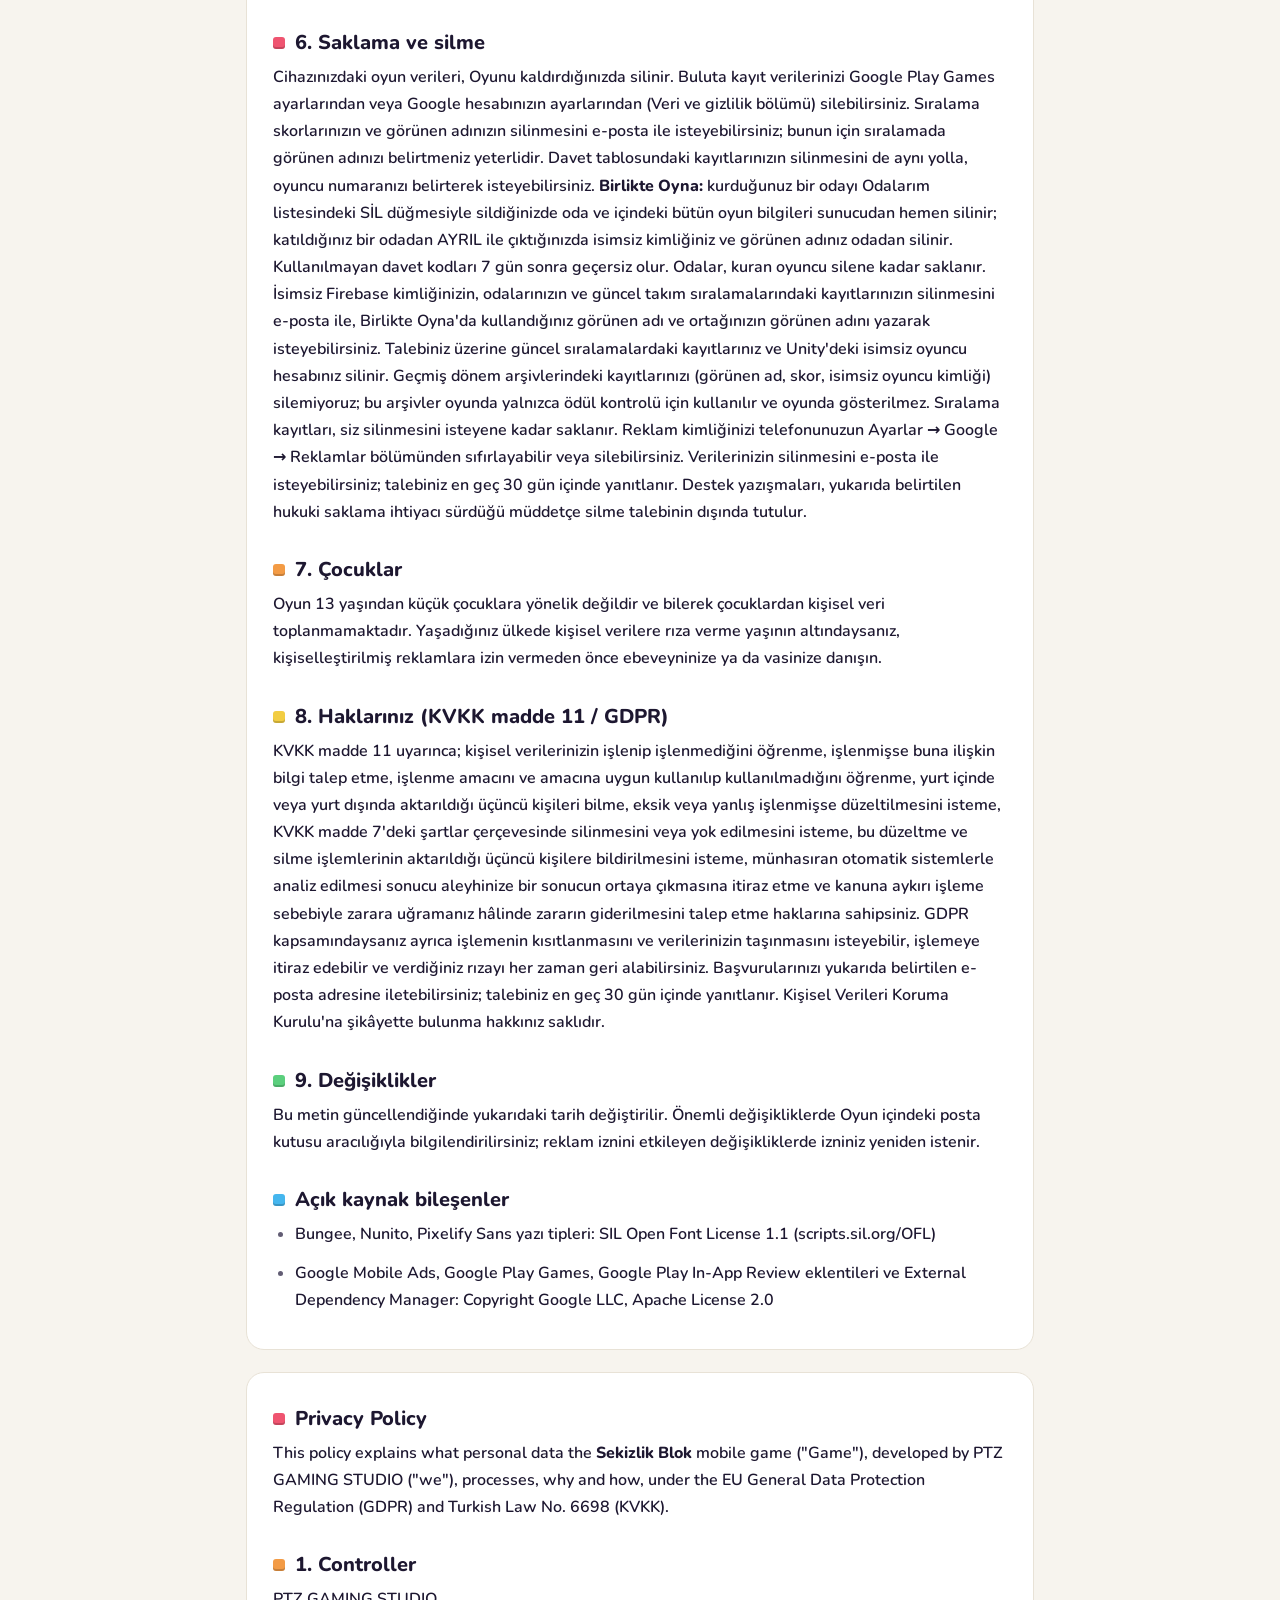
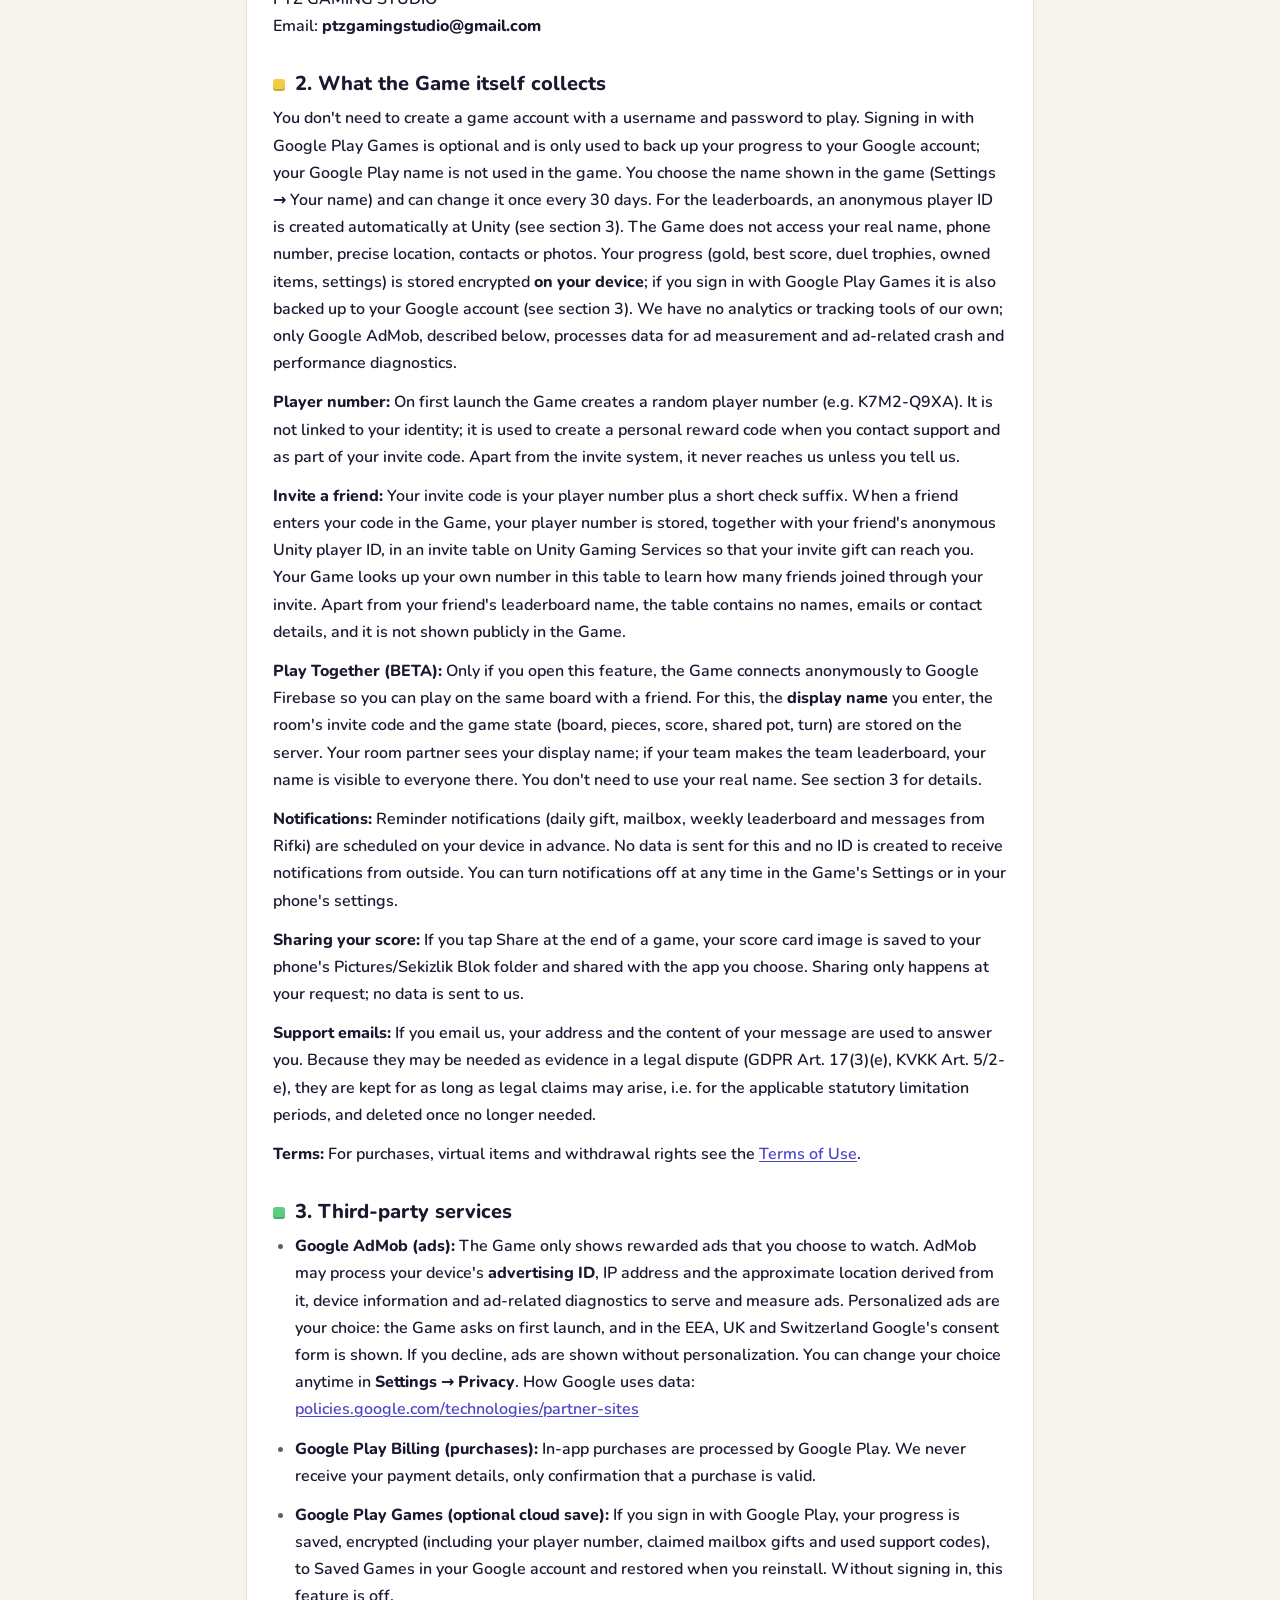
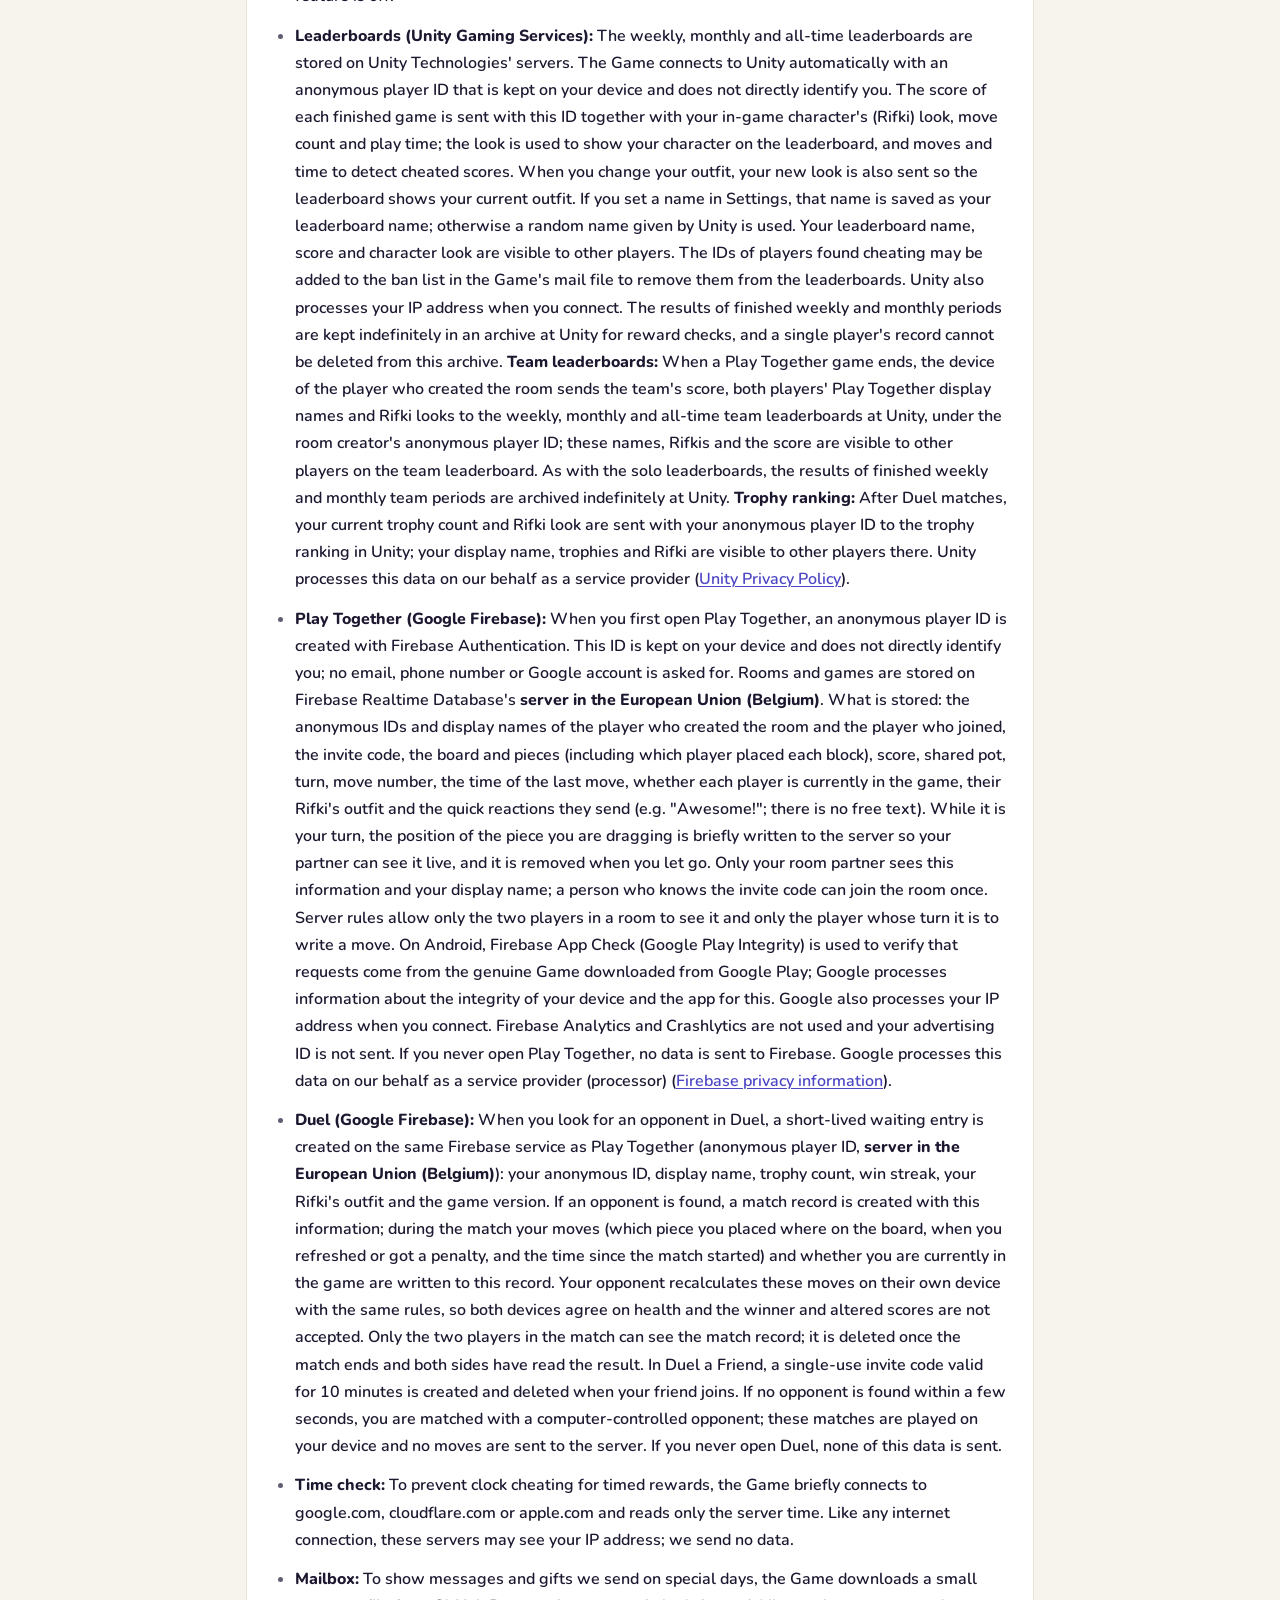
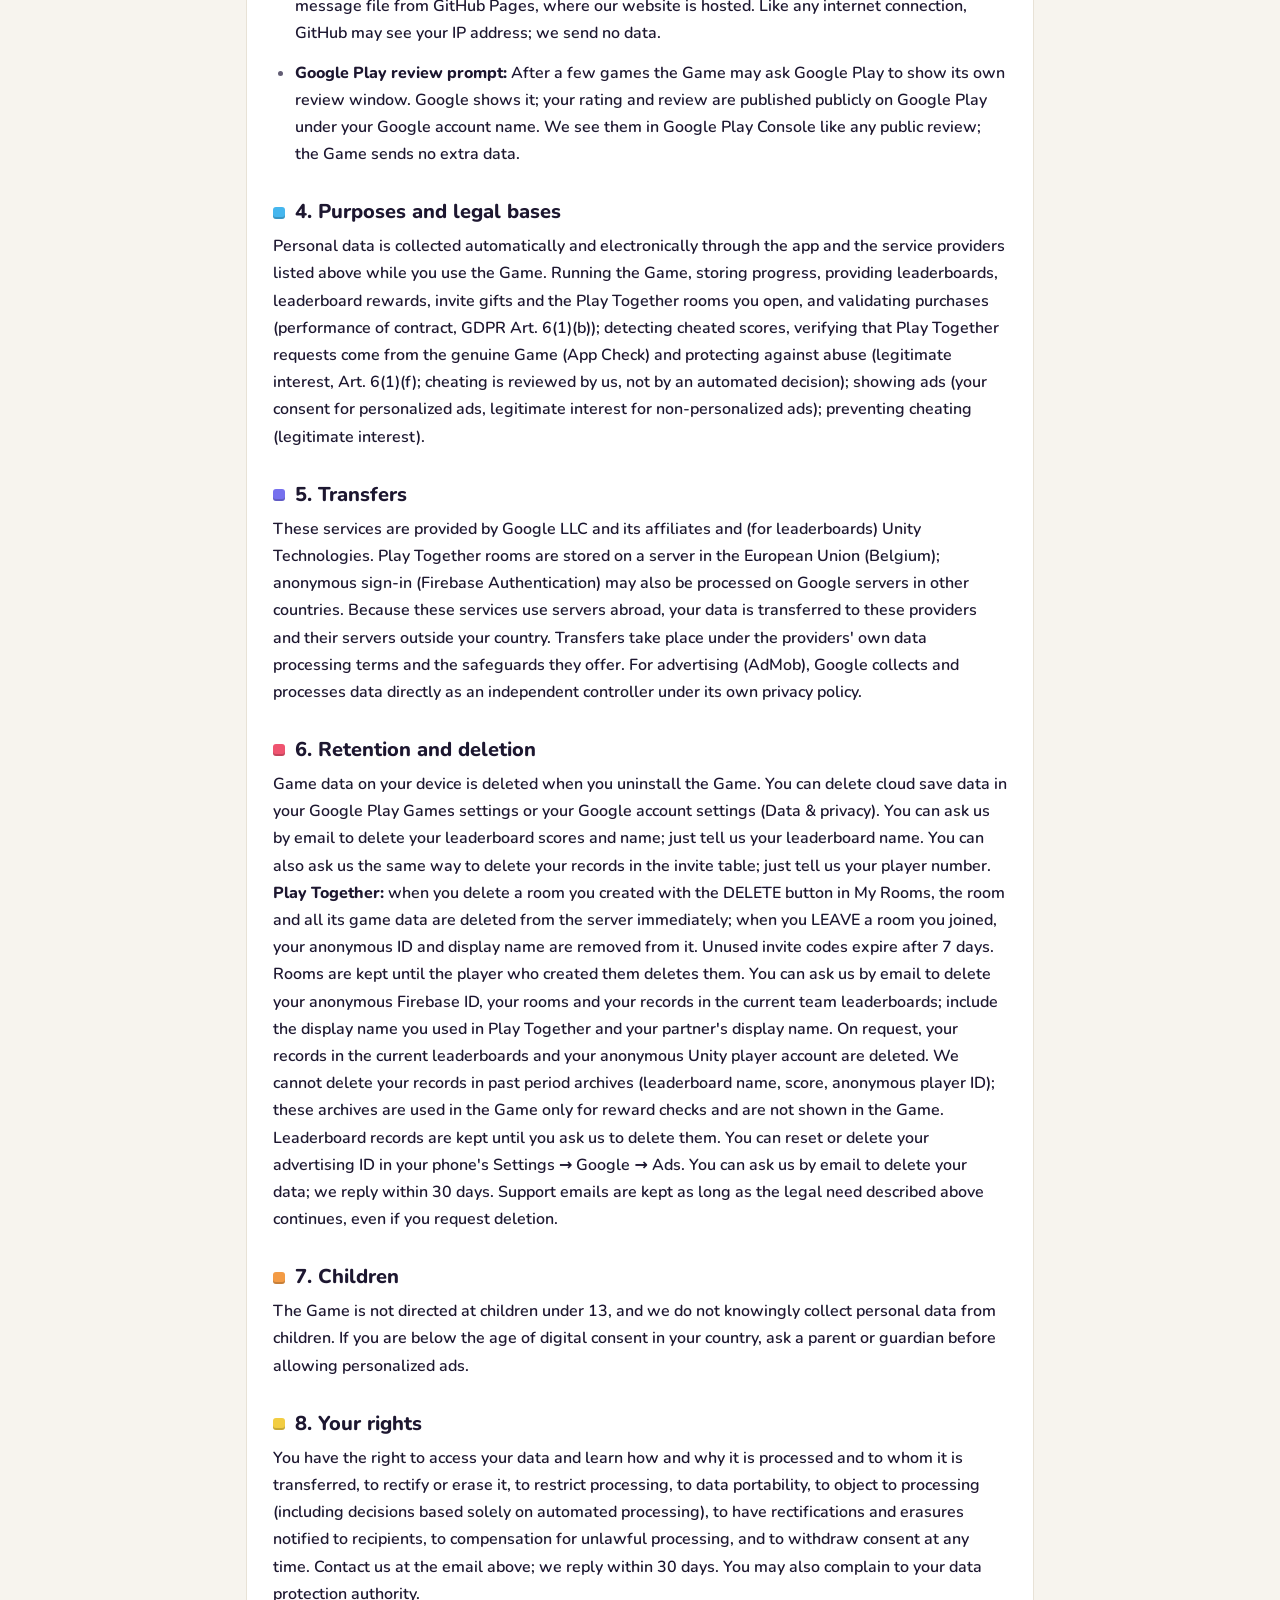
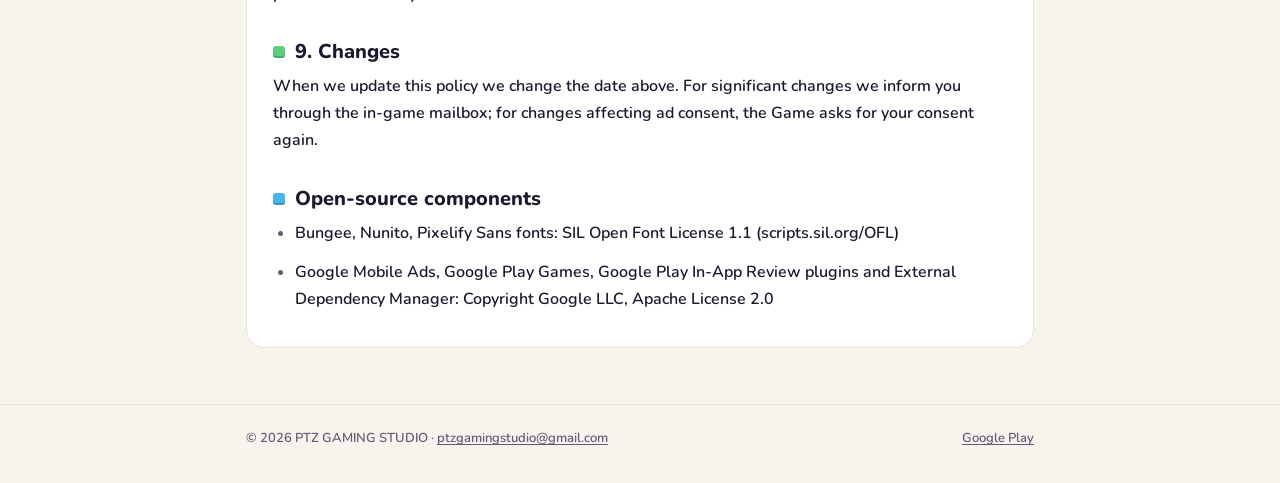
==== commit 3b4b0285: "Add files via upload" ====
--- a/gizlilik.html
+++ b/gizlilik.html
@@ -14,7 +14,7 @@
 <header class="top"><a class="brand" href="index.html" aria-label="Sekizlik Blok ana sayfa"><img src="logo.png" alt="Sekizlik Blok" width="720" height="318"></a><nav aria-label="Site"><a href="index.html">Ana sayfa</a><a href="gizlilik.html" aria-current="page">Gizlilik</a><a href="kosullar.html">Koşullar</a><a href="veri-silme.html">Veri silme</a></nav></header>
 <main>
 <h1>Gizlilik Politikası <span class="muted" style="font-size:.6em">/ Privacy Policy</span></h1>
-<p class="muted">PTZ GAMING STUDIO · Son güncelleme / Last updated: 17.11.2026</p>
+<p class="muted">PTZ GAMING STUDIO · Son güncelleme / Last updated: 22.11.2026</p>
 <nav class="lang" aria-label="Dil / Language"><a href="#tr">Türkçe</a><a href="#en">English</a></nav>
 
 <section id="tr">
@@ -25,10 +25,10 @@
 <p>PTZ GAMING STUDIO<br>E-posta: <b>ptzgamingstudio@gmail.com</b></p>
 
 <h2>2. Oyunun kendisi hangi verileri toplar?</h2>
-<p>Oyunu oynamak için kullanıcı adı ve şifreyle bir oyun hesabı açmanız gerekmez. Google Play Games ile giriş yapmak isteğe bağlıdır; giriş yaparsanız Google hesabınız kullanılır ve oradaki oyuncu adınız sıralamada görünen ad olur. Sıralama için Unity'de isimsiz bir oyuncu kimliği kendiliğinden oluşturulur (bkz. 3. bölüm). Oyun; gerçek adınıza, telefon numaranıza, kesin konumunuza, rehberinize veya fotoğraflarınıza erişmez. Oyun ilerlemeniz (altın, rekor, sahip olduğunuz eşyalar, ayarlar) <b>cihazınızda</b> şifreli olarak saklanır; Google Play Games ile giriş yaparsanız ayrıca Google hesabınıza yedeklenir (bkz. 3. bölüm). Kendi analiz veya takip aracımız yoktur; reklam ölçümü ve reklam kaynaklı hata/performans bilgileri için yalnızca aşağıda belirtilen Google AdMob veri işler.</p>
+<p>Oyunu oynamak için kullanıcı adı ve şifreyle bir oyun hesabı açmanız gerekmez. Google Play Games ile giriş yapmak isteğe bağlıdır ve yalnızca ilerlemenizi Google hesabınıza yedeklemek için kullanılır; Google Play'deki adınız oyunda kullanılmaz. Oyunda görünen adı siz belirlersiniz (Ayarlar → Adınız) ve 30 günde bir değiştirebilirsiniz. Sıralama için Unity'de isimsiz bir oyuncu kimliği kendiliğinden oluşturulur (bkz. 3. bölüm). Oyun; gerçek adınıza, telefon numaranıza, kesin konumunuza, rehberinize veya fotoğraflarınıza erişmez. Oyun ilerlemeniz (altın, rekor, düello kupaları, sahip olduğunuz eşyalar, ayarlar) <b>cihazınızda</b> şifreli olarak saklanır; Google Play Games ile giriş yaparsanız ayrıca Google hesabınıza yedeklenir (bkz. 3. bölüm). Kendi analiz veya takip aracımız yoktur; reklam ölçümü ve reklam kaynaklı hata/performans bilgileri için yalnızca aşağıda belirtilen Google AdMob veri işler.</p>
 <p><b>Oyuncu numarası:</b> Oyun ilk açılışta rastgele bir oyuncu numarası (ör. K7M2-Q9XA) oluşturur. Bu numara kimliğinizle ilişkili değildir; destek talebinde bulunduğunuzda size özel ödül kodu üretebilmemiz için ve davet kodunuzun bir parçası olarak kullanılır. Davet sistemi dışında siz bize bildirmedikçe tarafımıza ulaşmaz.</p>
 <p><b>Davet sistemi:</b> Davet kodunuz, oyuncu numaranız ve kısa bir doğrulama ekinden oluşur. Bir arkadaşınız kodunuzu Oyuna girdiğinde, davet hediyenizin size ulaşabilmesi için sizin oyuncu numaranız, arkadaşınızın isimsiz Unity oyuncu kimliğiyle birlikte Unity Gaming Services üzerindeki bir davet tablosuna kaydedilir. Sizin Oyununuz bu tabloda kendi numaranızı arayarak davetinizle katılan arkadaş sayısını öğrenir. Bu tabloda, arkadaşınızın sıralamada görünen adı dışında ad, e-posta veya iletişim bilgisi bulunmaz ve tablo Oyunda herkese açık olarak gösterilmez.</p>
-<p><b>Birlikte Oyna (BETA):</b> Bu özelliği yalnızca siz açarsanız, bir arkadaşınızla aynı tahtada oynayabilmeniz için Google Firebase'e isimsiz olarak bağlanılır. Bunun için girdiğiniz <b>görünen ad</b>, odanın davet kodu ve oyunun durumu (tahta, parçalar, skor, ortak kasa, sıra) sunucuda tutulur. Görünen adınızı yalnızca odadaki ortağınız görür; gerçek adınızı yazmanız gerekmez. Ayrıntılar 3. bölümdedir.</p>
+<p><b>Birlikte Oyna (BETA):</b> Bu özelliği yalnızca siz açarsanız, bir arkadaşınızla aynı tahtada oynayabilmeniz için Google Firebase'e isimsiz olarak bağlanılır. Bunun için girdiğiniz <b>görünen ad</b>, odanın davet kodu ve oyunun durumu (tahta, parçalar, skor, ortak kasa, sıra) sunucuda tutulur. Görünen adınızı odadaki ortağınız görür; takımınız takım sıralamasına girerse adınız orada herkese görünür. Gerçek adınızı yazmanız gerekmez. Ayrıntılar 3. bölümdedir.</p>
 <p><b>Bildirimler:</b> Hatırlatma bildirimleri (günlük hediye, posta kutusu, haftalık sıralama ve Rifki'nin mesajları) cihazınızda önceden kurulur. Bunun için hiçbir veri gönderilmez ve dışarıdan bildirim almak için herhangi bir kimlik oluşturulmaz. Bildirimleri Oyunun Ayarlar bölümünden veya telefonunuzun ayarlarından istediğiniz zaman kapatabilirsiniz.</p>
 <p><b>Skor paylaşımı:</b> Oyun sonunda Paylaş düğmesine dokunursanız skor kartınızın görseli telefonunuzun Resimler/Sekizlik Blok klasörüne kaydedilir ve sizin seçtiğiniz uygulamayla paylaşılır. Paylaşım yalnızca sizin isteğinizle yapılır; tarafımıza veri iletilmez.</p>
 <p><b>Destek yazışmaları:</b> Bize e-posta gönderdiğinizde e-posta adresiniz ve mesajınızdaki bilgiler talebinizi yanıtlamak için kullanılır. Olası hukuki uyuşmazlıklarda delil olarak gerekebileceğinden (KVKK md. 5/2-e, GDPR md. 17/3-e) olası hukuki talepler ve bunlara ilişkin kanuni zamanaşımı süreleri boyunca saklanır; bu ihtiyaç ortadan kalktığında silinir.</p>
@@ -39,8 +39,9 @@
 <li><b>Google AdMob (reklamlar):</b> Oyunda yalnızca sizin tercih ederek izlediğiniz ödüllü reklamlar bulunur. AdMob, reklamları göstermek ve ölçmek amacıyla cihazınızın <b>reklam kimliğini</b>, IP adresinizi ve bundan çıkarılan yaklaşık konumu, cihaz bilgilerinizi ve reklamla ilgili tanılama verilerini işleyebilir. Kişiselleştirilmiş reklamlara izin verip vermemek tamamen sizin tercihinizdir: Oyun ilk açılışta bu konuda onayınızı ister; Avrupa Ekonomik Alanı, Birleşik Krallık ve İsviçre'de Google'ın izin penceresi gösterilir. İzin vermemeniz hâlinde reklamlar kişiselleştirilmeden gösterilir. Tercihinizi Oyun içindeki <b>Ayarlar → Gizlilik</b> bölümünden dilediğiniz zaman değiştirebilirsiniz. Google'ın verileri nasıl kullandığına ilişkin bilgi: <a href="https://policies.google.com/technologies/partner-sites">policies.google.com/technologies/partner-sites</a></li>
 <li><b>Google Play Faturalandırma (satın almalar):</b> Uygulama içi satın almalar Google Play üzerinden gerçekleştirilir. Ödeme bilgileriniz tarafımıza ulaşmaz; yalnızca satın almanın geçerli olduğu bilgisi iletilir.</li>
 <li><b>Google Play Games (isteğe bağlı buluta kayıt):</b> Google Play ile giriş yapmanız hâlinde oyun ilerlemeniz, Google hesabınızdaki "Kayıtlı oyunlar" alanına şifreli olarak kaydedilir (oyuncu numaranız, alınan posta kutusu hediyeleri ve kullanılan destek kodları dahil) ve Oyunu yeniden yüklediğinizde geri getirilir. Giriş yapmamanız hâlinde bu özellik kullanılmaz.</li>
-<li><b>Sıralamalar (Unity Gaming Services):</b> Oyundaki haftalık, aylık ve tüm zamanlar sıralamaları Unity Technologies'in sunucularında tutulur. Oyun, Unity'ye isimsiz (anonim) bir oyuncu kimliğiyle kendiliğinden bağlanır; bu kimlik cihazınızda saklanır ve sizi doğrudan tanımlamaz. Bitirdiğiniz oyunların skoru, oyundaki karakterinizin (Rifki) görünüşü, hamle sayısı ve oyun süresi bu kimlikle birlikte gönderilir; görünüş sıralamada karakterinizi göstermek, hamle ve süre ise hileli skorları ayırt etmek için kullanılır. Kıyafetinizi değiştirdiğinizde, sıralamada güncel kıyafetinizle görünmeniz için yeni görünüşünüz de gönderilir. Google Play Games ile giriş yaptıysanız oradaki oyuncu adınız, giriş yapmadıysanız Unity'nin verdiği rastgele bir ad sıralamada görünen ad olarak kaydedilir. Görünen adınız, skorunuz ve karakterinizin görünüşü sıralamada diğer oyunculara görünür. Hile tespit edilen oyuncuların kimliği, sıralamadan çıkarılmak üzere oyunun posta dosyasındaki yasaklı listesine eklenebilir. Unity, bağlantı sırasında IP adresinizi de işler. Biten haftalık ve aylık dönemlerin sonuçları, ödül kontrolü için Unity'de arşivde süresiz saklanır ve bu arşivden tek bir oyuncunun kaydı silinemez. Unity bu verileri bizim adımıza, hizmet sağlayıcı olarak işler (<a href="https://unity.com/legal/privacy-policy">Unity Gizlilik Politikası</a>).</li>
-<li><b>Birlikte Oyna (Google Firebase):</b> Birlikte Oyna'yı ilk açtığınızda Firebase Authentication ile isimsiz bir oyuncu kimliği oluşturulur. Bu kimlik cihazınızda saklanır ve sizi doğrudan tanımlamaz; e-posta, telefon numarası veya Google hesabı istenmez. Odalar ve oyunlar Firebase Realtime Database'in <b>Avrupa Birliği'ndeki (Belçika) sunucusunda</b> tutulur. Saklananlar şunlardır: odayı kuranın ve katılanın isimsiz kimliği ve görünen adı, davet kodu, tahta ve parçalar, skor, ortak kasa, sıra, hamle numarası ve son hamle zamanı. Görünen adınızı ve oyunun durumunu yalnızca odadaki ortağınız görür; davet kodunu bilen kişi odaya bir kez katılabilir. Sunucu kuralları, odayı yalnızca içindeki iki oyuncunun görmesine ve yalnızca sırası gelen oyuncunun hamle yazmasına izin verir. Android'de isteklerin Google Play'den indirilmiş gerçek Oyundan geldiğini doğrulamak için Firebase App Check (Google Play Integrity) kullanılır; bu sırada Google cihazınızın ve uygulamanın bütünlüğüyle ilgili bilgileri işler. Bağlantı sırasında Google IP adresinizi de işler. Firebase Analytics ve Crashlytics kullanılmaz; reklam kimliğiniz gönderilmez. Birlikte Oyna'yı açmazsanız Firebase'e hiçbir veri gönderilmez. Google bu verileri bizim adımıza, hizmet sağlayıcı (veri işleyen) olarak işler (<a href="https://firebase.google.com/support/privacy">Firebase gizlilik bilgileri</a>).</li>
+<li><b>Sıralamalar (Unity Gaming Services):</b> Oyundaki haftalık, aylık ve tüm zamanlar sıralamaları Unity Technologies'in sunucularında tutulur. Oyun, Unity'ye isimsiz (anonim) bir oyuncu kimliğiyle kendiliğinden bağlanır; bu kimlik cihazınızda saklanır ve sizi doğrudan tanımlamaz. Bitirdiğiniz oyunların skoru, oyundaki karakterinizin (Rifki) görünüşü, hamle sayısı ve oyun süresi bu kimlikle birlikte gönderilir; görünüş sıralamada karakterinizi göstermek, hamle ve süre ise hileli skorları ayırt etmek için kullanılır. Kıyafetinizi değiştirdiğinizde, sıralamada güncel kıyafetinizle görünmeniz için yeni görünüşünüz de gönderilir. Ayarlar'dan bir ad belirlediyseniz o ad, belirlemediyseniz Unity'nin verdiği rastgele bir ad sıralamada görünen ad olarak kaydedilir. Görünen adınız, skorunuz ve karakterinizin görünüşü sıralamada diğer oyunculara görünür. Hile tespit edilen oyuncuların kimliği, sıralamadan çıkarılmak üzere oyunun posta dosyasındaki yasaklı listesine eklenebilir. Unity, bağlantı sırasında IP adresinizi de işler. Biten haftalık ve aylık dönemlerin sonuçları, ödül kontrolü için Unity'de arşivde süresiz saklanır ve bu arşivden tek bir oyuncunun kaydı silinemez. <b>Takım sıralaması:</b> Birlikte Oyna'da bir oyun bittiğinde odayı kuran oyuncunun cihazı, takımın skorunu, iki oyuncunun Birlikte Oyna'daki görünen adlarını ve Rifki görünüşlerini Unity'deki haftalık, aylık ve tüm zamanlar takım sıralamalarına, odayı kuranın isimsiz oyuncu kimliğiyle gönderir; takım sıralamasında bu adlar, Rifki'ler ve skor diğer oyunculara görünür. Biten haftalık ve aylık takım dönemlerinin sonuçları da tek kişilik sıralamalarda olduğu gibi Unity'de süresiz arşivlenir. <b>Kupa sıralaması:</b> Düello maçlarından sonra güncel kupa sayınız ve Rifki görünüşünüz, isimsiz oyuncu kimliğinizle Unity'deki kupa sıralamasına gönderilir; sıralamada görünen adınız, kupanız ve Rifki'niz diğer oyunculara görünür. Unity bu verileri bizim adımıza, hizmet sağlayıcı olarak işler (<a href="https://unity.com/legal/privacy-policy">Unity Gizlilik Politikası</a>).</li>
+<li><b>Birlikte Oyna (Google Firebase):</b> Birlikte Oyna'yı ilk açtığınızda Firebase Authentication ile isimsiz bir oyuncu kimliği oluşturulur. Bu kimlik cihazınızda saklanır ve sizi doğrudan tanımlamaz; e-posta, telefon numarası veya Google hesabı istenmez. Odalar ve oyunlar Firebase Realtime Database'in <b>Avrupa Birliği'ndeki (Belçika) sunucusunda</b> tutulur. Saklananlar şunlardır: odayı kuranın ve katılanın isimsiz kimliği ve görünen adı, davet kodu, tahta ve parçalar (her bloğu hangi oyuncunun koyduğu dahil), skor, ortak kasa, sıra, hamle numarası, son hamle zamanı, her oyuncunun o an oyunda olup olmadığı, Rifki'sinin kıyafeti ve gönderdiği hazır tepkiler (ör. "Harika!"; serbest yazı yoktur). Sıra sizdeyken sürüklediğiniz parçanın tahtadaki konumu ortağınıza anlık gösterilmek için kısa süreliğine sunucuya yazılır ve parça bırakılınca silinir. Bu bilgileri ve görünen adınızı yalnızca odadaki ortağınız görür; davet kodunu bilen kişi odaya bir kez katılabilir. Sunucu kuralları, odayı yalnızca içindeki iki oyuncunun görmesine ve yalnızca sırası gelen oyuncunun hamle yazmasına izin verir. Android'de isteklerin Google Play'den indirilmiş gerçek Oyundan geldiğini doğrulamak için Firebase App Check (Google Play Integrity) kullanılır; bu sırada Google cihazınızın ve uygulamanın bütünlüğüyle ilgili bilgileri işler. Bağlantı sırasında Google IP adresinizi de işler. Firebase Analytics ve Crashlytics kullanılmaz; reklam kimliğiniz gönderilmez. Birlikte Oyna'yı açmazsanız Firebase'e hiçbir veri gönderilmez. Google bu verileri bizim adımıza, hizmet sağlayıcı (veri işleyen) olarak işler (<a href="https://firebase.google.com/support/privacy">Firebase gizlilik bilgileri</a>).</li>
+<li><b>Düello (Google Firebase):</b> Düello'da rakip ararken, Birlikte Oyna ile aynı Firebase hizmetinde (isimsiz oyuncu kimliği, <b>Avrupa Birliği'ndeki (Belçika) sunucu</b>) kısa süreli bir bekleme kaydı oluşturulur: isimsiz kimliğiniz, görünen adınız, kupa sayınız, galibiyet seriniz, Rifki'nizin kıyafeti ve oyun sürümü. Rakip bulunursa bu bilgilerle bir maç kaydı açılır; maç boyunca hamleleriniz (hangi parçayı tahtanın neresine koyduğunuz, yenileme ve ceza anları ile maçın başından geçen süre) ve o an oyunda olup olmadığınız bu kayda yazılır. Rakibiniz bu hamleleri kendi cihazında aynı kurallarla yeniden hesaplar; böylece iki cihaz canları ve kazananı aynı bulur ve değiştirilmiş skorlar kabul edilmez. Maç kaydını yalnızca maçtaki iki oyuncu görebilir; maç bitip iki taraf da sonucu okuyunca silinir. Arkadaşla Düello'da 10 dakika geçerli, tek kullanımlık bir davet kodu oluşturulur ve arkadaşınız katılınca silinir. Birkaç saniye içinde rakip bulunamazsa bilgisayar kontrollü bir rakiple eşleşirsiniz; bu maçlar cihazınızda oynanır ve sunucuya hamle gönderilmez. Düello'yu açmazsanız bu verilerin hiçbiri gönderilmez.</li>
 <li><b>Saat doğrulaması:</b> Günlük hediye gibi süreli ödüllerde saat değiştirilerek yapılan hileleri önlemek amacıyla Oyun, google.com, cloudflare.com veya apple.com adreslerine kısa süreli bir bağlantı kurar ve yalnızca sunucunun saat bilgisini okur. Bu sırada söz konusu sunucular, her internet bağlantısında olduğu gibi IP adresinizi görebilir; tarafımızca bu sunuculara herhangi bir veri gönderilmez.</li>
 <li><b>Posta kutusu:</b> Özel günlerde gönderdiğimiz mesaj ve hediyeleri gösterebilmek için Oyun, internet sitemizin barındırıldığı GitHub Pages üzerinden küçük bir mesaj dosyası indirir. Bu sırada GitHub, her internet bağlantısında olduğu gibi IP adresinizi görebilir; tarafımızca herhangi bir veri gönderilmez.</li>
 <li><b>Google Play değerlendirme penceresi:</b> Birkaç oyundan sonra Oyun, Google Play'in kendi değerlendirme penceresini açmayı isteyebilir. Pencereyi Google gösterir; verdiğiniz puan ve yorum Google Play'de herkese açık olarak, Google hesabı adınızla yayımlanır. Bu bilgiler tarafımıza Google Play Console üzerinden, herkese açık yorumlar şeklinde ulaşır; Oyun ayrıca herhangi bir veri göndermez.</li>
@@ -59,7 +60,7 @@
 <p>Yukarıda belirtilen hizmetler Google LLC ve bağlı şirketleri ile (sıralamalar için) Unity Technologies tarafından sağlanmakta olup verileriniz yurt dışındaki sunucularda işlenebilir. Birlikte Oyna odaları Avrupa Birliği'ndeki (Belçika) sunucuda tutulur; isimsiz giriş (Firebase Authentication) Google'ın başka ülkelerdeki sunucularında da işlenebilir. Bu hizmetler yurt dışındaki sunucular kullandığından, verileriniz bu hizmet sağlayıcılara ve onların yurt dışındaki sunucularına aktarılır. Aktarım, hizmet sağlayıcıların kendi veri işleme koşulları ve sundukları güvenceler kapsamında gerçekleştirilir. Google, reklam hizmetinde (AdMob) verileri kendi gizlilik politikasına tabi olarak, bağımsız veri sorumlusu sıfatıyla doğrudan toplar ve işler.</p>
 
 <h2>6. Saklama ve silme</h2>
-<p>Cihazınızdaki oyun verileri, Oyunu kaldırdığınızda silinir. Buluta kayıt verilerinizi Google Play Games ayarlarından veya Google hesabınızın ayarlarından (Veri ve gizlilik bölümü) silebilirsiniz. Sıralama skorlarınızın ve görünen adınızın silinmesini e-posta ile isteyebilirsiniz; bunun için sıralamada görünen adınızı belirtmeniz yeterlidir. Davet tablosundaki kayıtlarınızın silinmesini de aynı yolla, oyuncu numaranızı belirterek isteyebilirsiniz. <b>Birlikte Oyna:</b> kurduğunuz bir odayı Odalarım listesindeki SİL düğmesiyle sildiğinizde oda ve içindeki bütün oyun bilgileri sunucudan hemen silinir; katıldığınız bir odadan AYRIL ile çıktığınızda isimsiz kimliğiniz ve görünen adınız odadan silinir. Kullanılmayan davet kodları 7 gün sonra geçersiz olur. Odalar, kuran oyuncu silene kadar saklanır. İsimsiz Firebase kimliğinizin ve odalarınızın silinmesini e-posta ile, Birlikte Oyna'da kullandığınız görünen adı ve ortağınızın görünen adını yazarak isteyebilirsiniz. Talebiniz üzerine güncel sıralamalardaki kayıtlarınız ve Unity'deki isimsiz oyuncu hesabınız silinir. Geçmiş dönem arşivlerindeki kayıtlarınızı (görünen ad, skor, isimsiz oyuncu kimliği) silemiyoruz; bu arşivler oyunda yalnızca ödül kontrolü için kullanılır ve oyunda gösterilmez. Sıralama kayıtları, siz silinmesini isteyene kadar saklanır. Reklam kimliğinizi telefonunuzun Ayarlar → Google → Reklamlar bölümünden sıfırlayabilir veya silebilirsiniz. Verilerinizin silinmesini e-posta ile isteyebilirsiniz; talebiniz en geç 30 gün içinde yanıtlanır. Destek yazışmaları, yukarıda belirtilen hukuki saklama ihtiyacı sürdüğü müddetçe silme talebinin dışında tutulur.</p>
+<p>Cihazınızdaki oyun verileri, Oyunu kaldırdığınızda silinir. Buluta kayıt verilerinizi Google Play Games ayarlarından veya Google hesabınızın ayarlarından (Veri ve gizlilik bölümü) silebilirsiniz. Sıralama skorlarınızın ve görünen adınızın silinmesini e-posta ile isteyebilirsiniz; bunun için sıralamada görünen adınızı belirtmeniz yeterlidir. Davet tablosundaki kayıtlarınızın silinmesini de aynı yolla, oyuncu numaranızı belirterek isteyebilirsiniz. <b>Birlikte Oyna:</b> kurduğunuz bir odayı Odalarım listesindeki SİL düğmesiyle sildiğinizde oda ve içindeki bütün oyun bilgileri sunucudan hemen silinir; katıldığınız bir odadan AYRIL ile çıktığınızda isimsiz kimliğiniz ve görünen adınız odadan silinir. Kullanılmayan davet kodları 7 gün sonra geçersiz olur. Odalar, kuran oyuncu silene kadar saklanır. İsimsiz Firebase kimliğinizin, odalarınızın ve güncel takım sıralamalarındaki kayıtlarınızın silinmesini e-posta ile, Birlikte Oyna'da kullandığınız görünen adı ve ortağınızın görünen adını yazarak isteyebilirsiniz. Talebiniz üzerine güncel sıralamalardaki kayıtlarınız ve Unity'deki isimsiz oyuncu hesabınız silinir. Geçmiş dönem arşivlerindeki kayıtlarınızı (görünen ad, skor, isimsiz oyuncu kimliği) silemiyoruz; bu arşivler oyunda yalnızca ödül kontrolü için kullanılır ve oyunda gösterilmez. Sıralama kayıtları, siz silinmesini isteyene kadar saklanır. Reklam kimliğinizi telefonunuzun Ayarlar → Google → Reklamlar bölümünden sıfırlayabilir veya silebilirsiniz. Verilerinizin silinmesini e-posta ile isteyebilirsiniz; talebiniz en geç 30 gün içinde yanıtlanır. Destek yazışmaları, yukarıda belirtilen hukuki saklama ihtiyacı sürdüğü müddetçe silme talebinin dışında tutulur.</p>
 
 <h2>7. Çocuklar</h2>
 <p>Oyun 13 yaşından küçük çocuklara yönelik değildir ve bilerek çocuklardan kişisel veri toplanmamaktadır. Yaşadığınız ülkede kişisel verilere rıza verme yaşının altındaysanız, kişiselleştirilmiş reklamlara izin vermeden önce ebeveyninize ya da vasinize danışın.</p>
@@ -84,10 +85,10 @@
 <p>PTZ GAMING STUDIO<br>Email: <b>ptzgamingstudio@gmail.com</b></p>
 
 <h2>2. What the Game itself collects</h2>
-<p>You don't need to create a game account with a username and password to play. Signing in with Google Play Games is optional; if you sign in, your Google account is used and your player name there becomes your leaderboard name. For the leaderboards, an anonymous player ID is created automatically at Unity (see section 3). The Game does not access your real name, phone number, precise location, contacts or photos. Your progress (gold, best score, owned items, settings) is stored encrypted <b>on your device</b>; if you sign in with Google Play Games it is also backed up to your Google account (see section 3). We have no analytics or tracking tools of our own; only Google AdMob, described below, processes data for ad measurement and ad-related crash and performance diagnostics.</p>
+<p>You don't need to create a game account with a username and password to play. Signing in with Google Play Games is optional and is only used to back up your progress to your Google account; your Google Play name is not used in the game. You choose the name shown in the game (Settings → Your name) and can change it once every 30 days. For the leaderboards, an anonymous player ID is created automatically at Unity (see section 3). The Game does not access your real name, phone number, precise location, contacts or photos. Your progress (gold, best score, duel trophies, owned items, settings) is stored encrypted <b>on your device</b>; if you sign in with Google Play Games it is also backed up to your Google account (see section 3). We have no analytics or tracking tools of our own; only Google AdMob, described below, processes data for ad measurement and ad-related crash and performance diagnostics.</p>
 <p><b>Player number:</b> On first launch the Game creates a random player number (e.g. K7M2-Q9XA). It is not linked to your identity; it is used to create a personal reward code when you contact support and as part of your invite code. Apart from the invite system, it never reaches us unless you tell us.</p>
 <p><b>Invite a friend:</b> Your invite code is your player number plus a short check suffix. When a friend enters your code in the Game, your player number is stored, together with your friend's anonymous Unity player ID, in an invite table on Unity Gaming Services so that your invite gift can reach you. Your Game looks up your own number in this table to learn how many friends joined through your invite. Apart from your friend's leaderboard name, the table contains no names, emails or contact details, and it is not shown publicly in the Game.</p>
-<p><b>Play Together (BETA):</b> Only if you open this feature, the Game connects anonymously to Google Firebase so you can play on the same board with a friend. For this, the <b>display name</b> you enter, the room's invite code and the game state (board, pieces, score, shared pot, turn) are stored on the server. Only your room partner sees your display name; you don't need to use your real name. See section 3 for details.</p>
+<p><b>Play Together (BETA):</b> Only if you open this feature, the Game connects anonymously to Google Firebase so you can play on the same board with a friend. For this, the <b>display name</b> you enter, the room's invite code and the game state (board, pieces, score, shared pot, turn) are stored on the server. Your room partner sees your display name; if your team makes the team leaderboard, your name is visible to everyone there. You don't need to use your real name. See section 3 for details.</p>
 <p><b>Notifications:</b> Reminder notifications (daily gift, mailbox, weekly leaderboard and messages from Rifki) are scheduled on your device in advance. No data is sent for this and no ID is created to receive notifications from outside. You can turn notifications off at any time in the Game's Settings or in your phone's settings.</p>
 <p><b>Sharing your score:</b> If you tap Share at the end of a game, your score card image is saved to your phone's Pictures/Sekizlik Blok folder and shared with the app you choose. Sharing only happens at your request; no data is sent to us.</p>
 <p><b>Support emails:</b> If you email us, your address and the content of your message are used to answer you. Because they may be needed as evidence in a legal dispute (GDPR Art. 17(3)(e), KVKK Art. 5/2-e), they are kept for as long as legal claims may arise, i.e. for the applicable statutory limitation periods, and deleted once no longer needed.</p>
@@ -98,8 +99,9 @@
 <li><b>Google AdMob (ads):</b> The Game only shows rewarded ads that you choose to watch. AdMob may process your device's <b>advertising ID</b>, IP address and the approximate location derived from it, device information and ad-related diagnostics to serve and measure ads. Personalized ads are your choice: the Game asks on first launch, and in the EEA, UK and Switzerland Google's consent form is shown. If you decline, ads are shown without personalization. You can change your choice anytime in <b>Settings → Privacy</b>. How Google uses data: <a href="https://policies.google.com/technologies/partner-sites">policies.google.com/technologies/partner-sites</a></li>
 <li><b>Google Play Billing (purchases):</b> In-app purchases are processed by Google Play. We never receive your payment details, only confirmation that a purchase is valid.</li>
 <li><b>Google Play Games (optional cloud save):</b> If you sign in with Google Play, your progress is saved, encrypted (including your player number, claimed mailbox gifts and used support codes), to Saved Games in your Google account and restored when you reinstall. Without signing in, this feature is off.</li>
-<li><b>Leaderboards (Unity Gaming Services):</b> The weekly, monthly and all-time leaderboards are stored on Unity Technologies' servers. The Game connects to Unity automatically with an anonymous player ID that is kept on your device and does not directly identify you. The score of each finished game is sent with this ID together with your in-game character's (Rifki) look, move count and play time; the look is used to show your character on the leaderboard, and moves and time to detect cheated scores. When you change your outfit, your new look is also sent so the leaderboard shows your current outfit. If you are signed in with Google Play Games, your player name there is saved as your leaderboard name; otherwise a random name given by Unity is used. Your leaderboard name, score and character look are visible to other players. The IDs of players found cheating may be added to the ban list in the Game's mail file to remove them from the leaderboards. Unity also processes your IP address when you connect. The results of finished weekly and monthly periods are kept indefinitely in an archive at Unity for reward checks, and a single player's record cannot be deleted from this archive. Unity processes this data on our behalf as a service provider (<a href="https://unity.com/legal/privacy-policy">Unity Privacy Policy</a>).</li>
-<li><b>Play Together (Google Firebase):</b> When you first open Play Together, an anonymous player ID is created with Firebase Authentication. This ID is kept on your device and does not directly identify you; no email, phone number or Google account is asked for. Rooms and games are stored on Firebase Realtime Database's <b>server in the European Union (Belgium)</b>. What is stored: the anonymous IDs and display names of the player who created the room and the player who joined, the invite code, the board and pieces, score, shared pot, turn, move number and the time of the last move. Only your room partner sees your display name and the game state; a person who knows the invite code can join the room once. Server rules allow only the two players in a room to see it and only the player whose turn it is to write a move. On Android, Firebase App Check (Google Play Integrity) is used to verify that requests come from the genuine Game downloaded from Google Play; Google processes information about the integrity of your device and the app for this. Google also processes your IP address when you connect. Firebase Analytics and Crashlytics are not used and your advertising ID is not sent. If you never open Play Together, no data is sent to Firebase. Google processes this data on our behalf as a service provider (processor) (<a href="https://firebase.google.com/support/privacy">Firebase privacy information</a>).</li>
+<li><b>Leaderboards (Unity Gaming Services):</b> The weekly, monthly and all-time leaderboards are stored on Unity Technologies' servers. The Game connects to Unity automatically with an anonymous player ID that is kept on your device and does not directly identify you. The score of each finished game is sent with this ID together with your in-game character's (Rifki) look, move count and play time; the look is used to show your character on the leaderboard, and moves and time to detect cheated scores. When you change your outfit, your new look is also sent so the leaderboard shows your current outfit. If you set a name in Settings, that name is saved as your leaderboard name; otherwise a random name given by Unity is used. Your leaderboard name, score and character look are visible to other players. The IDs of players found cheating may be added to the ban list in the Game's mail file to remove them from the leaderboards. Unity also processes your IP address when you connect. The results of finished weekly and monthly periods are kept indefinitely in an archive at Unity for reward checks, and a single player's record cannot be deleted from this archive. <b>Team leaderboards:</b> When a Play Together game ends, the device of the player who created the room sends the team's score, both players' Play Together display names and Rifki looks to the weekly, monthly and all-time team leaderboards at Unity, under the room creator's anonymous player ID; these names, Rifkis and the score are visible to other players on the team leaderboard. As with the solo leaderboards, the results of finished weekly and monthly team periods are archived indefinitely at Unity. <b>Trophy ranking:</b> After Duel matches, your current trophy count and Rifki look are sent with your anonymous player ID to the trophy ranking in Unity; your display name, trophies and Rifki are visible to other players there. Unity processes this data on our behalf as a service provider (<a href="https://unity.com/legal/privacy-policy">Unity Privacy Policy</a>).</li>
+<li><b>Play Together (Google Firebase):</b> When you first open Play Together, an anonymous player ID is created with Firebase Authentication. This ID is kept on your device and does not directly identify you; no email, phone number or Google account is asked for. Rooms and games are stored on Firebase Realtime Database's <b>server in the European Union (Belgium)</b>. What is stored: the anonymous IDs and display names of the player who created the room and the player who joined, the invite code, the board and pieces (including which player placed each block), score, shared pot, turn, move number, the time of the last move, whether each player is currently in the game, their Rifki's outfit and the quick reactions they send (e.g. "Awesome!"; there is no free text). While it is your turn, the position of the piece you are dragging is briefly written to the server so your partner can see it live, and it is removed when you let go. Only your room partner sees this information and your display name; a person who knows the invite code can join the room once. Server rules allow only the two players in a room to see it and only the player whose turn it is to write a move. On Android, Firebase App Check (Google Play Integrity) is used to verify that requests come from the genuine Game downloaded from Google Play; Google processes information about the integrity of your device and the app for this. Google also processes your IP address when you connect. Firebase Analytics and Crashlytics are not used and your advertising ID is not sent. If you never open Play Together, no data is sent to Firebase. Google processes this data on our behalf as a service provider (processor) (<a href="https://firebase.google.com/support/privacy">Firebase privacy information</a>).</li>
+<li><b>Duel (Google Firebase):</b> When you look for an opponent in Duel, a short-lived waiting entry is created on the same Firebase service as Play Together (anonymous player ID, <b>server in the European Union (Belgium)</b>): your anonymous ID, display name, trophy count, win streak, your Rifki's outfit and the game version. If an opponent is found, a match record is created with this information; during the match your moves (which piece you placed where on the board, when you refreshed or got a penalty, and the time since the match started) and whether you are currently in the game are written to this record. Your opponent recalculates these moves on their own device with the same rules, so both devices agree on health and the winner and altered scores are not accepted. Only the two players in the match can see the match record; it is deleted once the match ends and both sides have read the result. In Duel a Friend, a single-use invite code valid for 10 minutes is created and deleted when your friend joins. If no opponent is found within a few seconds, you are matched with a computer-controlled opponent; these matches are played on your device and no moves are sent to the server. If you never open Duel, none of this data is sent.</li>
 <li><b>Time check:</b> To prevent clock cheating for timed rewards, the Game briefly connects to google.com, cloudflare.com or apple.com and reads only the server time. Like any internet connection, these servers may see your IP address; we send no data.</li>
 <li><b>Mailbox:</b> To show messages and gifts we send on special days, the Game downloads a small message file from GitHub Pages, where our website is hosted. Like any internet connection, GitHub may see your IP address; we send no data.</li>
 <li><b>Google Play review prompt:</b> After a few games the Game may ask Google Play to show its own review window. Google shows it; your rating and review are published publicly on Google Play under your Google account name. We see them in Google Play Console like any public review; the Game sends no extra data.</li>
@@ -112,7 +114,7 @@
 <p>These services are provided by Google LLC and its affiliates and (for leaderboards) Unity Technologies. Play Together rooms are stored on a server in the European Union (Belgium); anonymous sign-in (Firebase Authentication) may also be processed on Google servers in other countries. Because these services use servers abroad, your data is transferred to these providers and their servers outside your country. Transfers take place under the providers' own data processing terms and the safeguards they offer. For advertising (AdMob), Google collects and processes data directly as an independent controller under its own privacy policy.</p>
 
 <h2>6. Retention and deletion</h2>
-<p>Game data on your device is deleted when you uninstall the Game. You can delete cloud save data in your Google Play Games settings or your Google account settings (Data & privacy). You can ask us by email to delete your leaderboard scores and name; just tell us your leaderboard name. You can also ask us the same way to delete your records in the invite table; just tell us your player number. <b>Play Together:</b> when you delete a room you created with the DELETE button in My Rooms, the room and all its game data are deleted from the server immediately; when you LEAVE a room you joined, your anonymous ID and display name are removed from it. Unused invite codes expire after 7 days. Rooms are kept until the player who created them deletes them. You can ask us by email to delete your anonymous Firebase ID and your rooms; include the display name you used in Play Together and your partner's display name. On request, your records in the current leaderboards and your anonymous Unity player account are deleted. We cannot delete your records in past period archives (leaderboard name, score, anonymous player ID); these archives are used in the Game only for reward checks and are not shown in the Game. Leaderboard records are kept until you ask us to delete them. You can reset or delete your advertising ID in your phone's Settings → Google → Ads. You can ask us by email to delete your data; we reply within 30 days. Support emails are kept as long as the legal need described above continues, even if you request deletion.</p>
+<p>Game data on your device is deleted when you uninstall the Game. You can delete cloud save data in your Google Play Games settings or your Google account settings (Data & privacy). You can ask us by email to delete your leaderboard scores and name; just tell us your leaderboard name. You can also ask us the same way to delete your records in the invite table; just tell us your player number. <b>Play Together:</b> when you delete a room you created with the DELETE button in My Rooms, the room and all its game data are deleted from the server immediately; when you LEAVE a room you joined, your anonymous ID and display name are removed from it. Unused invite codes expire after 7 days. Rooms are kept until the player who created them deletes them. You can ask us by email to delete your anonymous Firebase ID, your rooms and your records in the current team leaderboards; include the display name you used in Play Together and your partner's display name. On request, your records in the current leaderboards and your anonymous Unity player account are deleted. We cannot delete your records in past period archives (leaderboard name, score, anonymous player ID); these archives are used in the Game only for reward checks and are not shown in the Game. Leaderboard records are kept until you ask us to delete them. You can reset or delete your advertising ID in your phone's Settings → Google → Ads. You can ask us by email to delete your data; we reply within 30 days. Support emails are kept as long as the legal need described above continues, even if you request deletion.</p>
 
 <h2>7. Children</h2>
 <p>The Game is not directed at children under 13, and we do not knowingly collect personal data from children. If you are below the age of digital consent in your country, ask a parent or guardian before allowing personalized ads.</p>
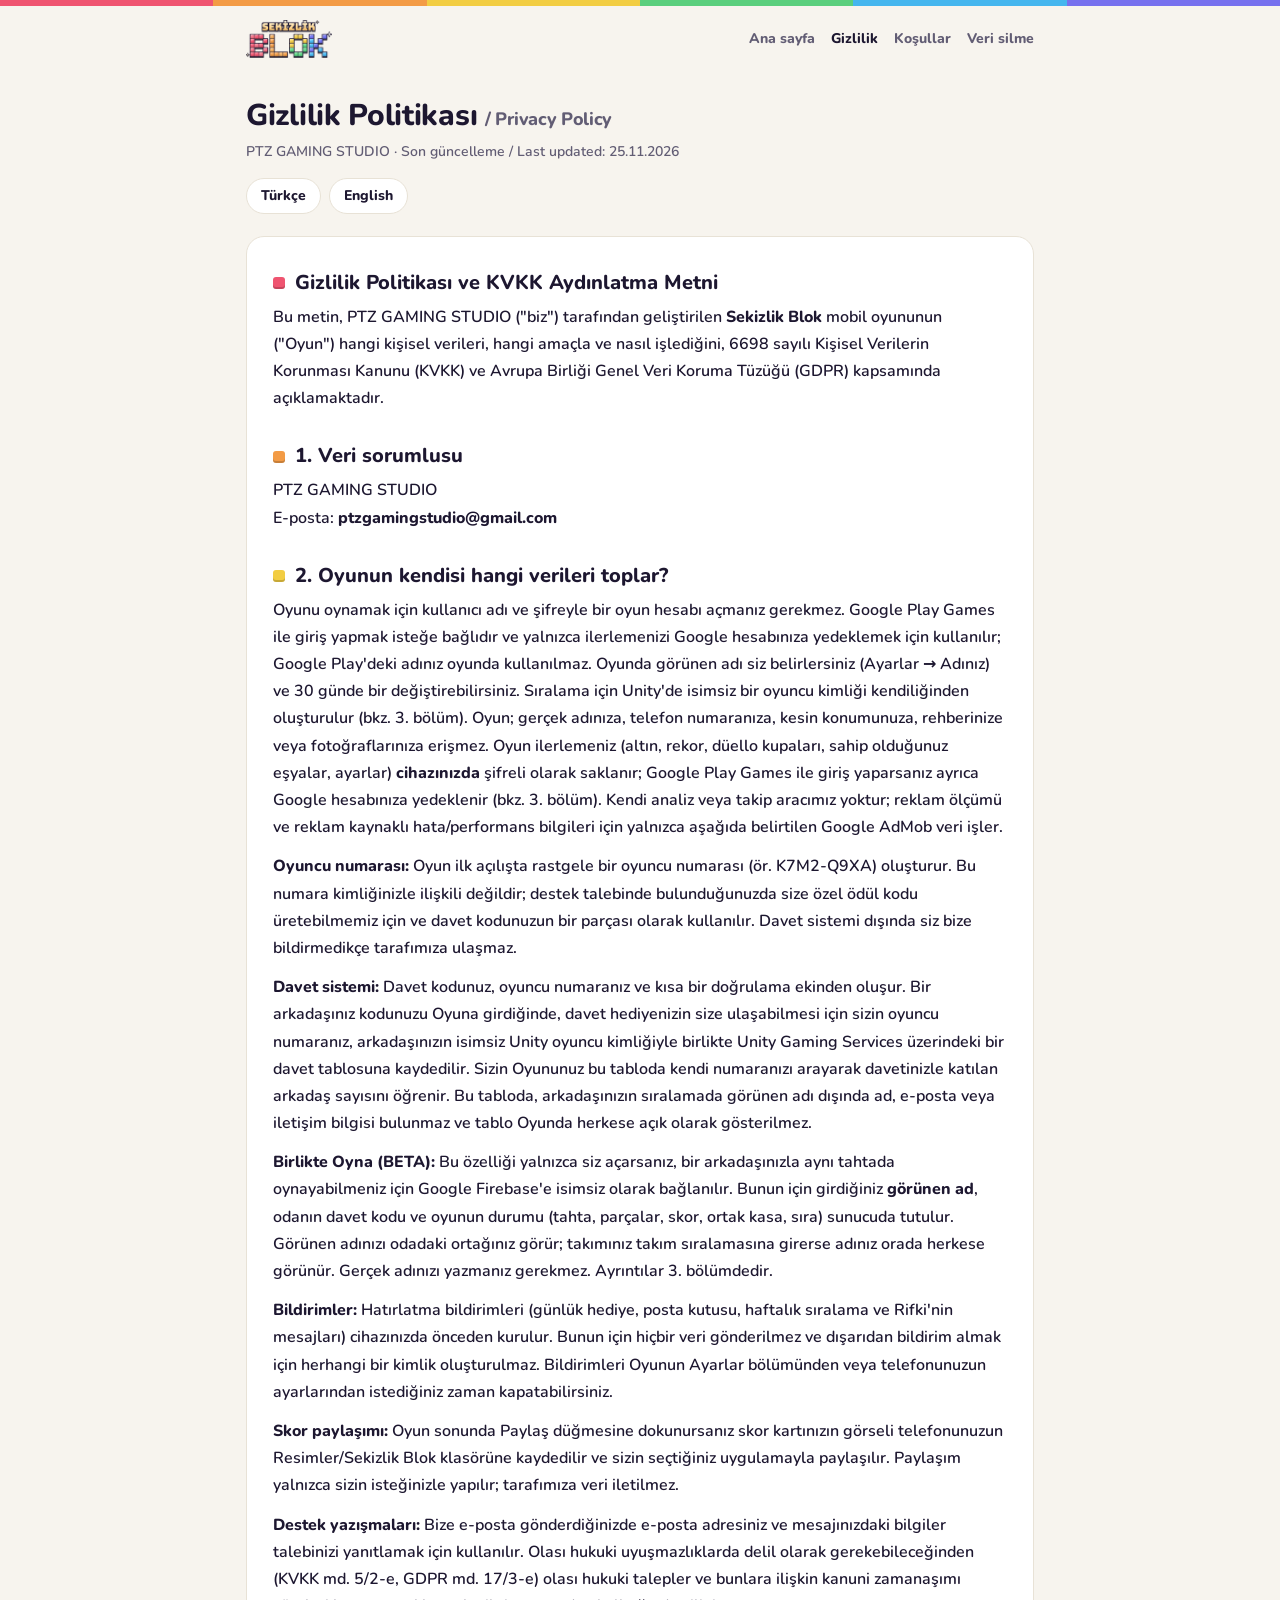
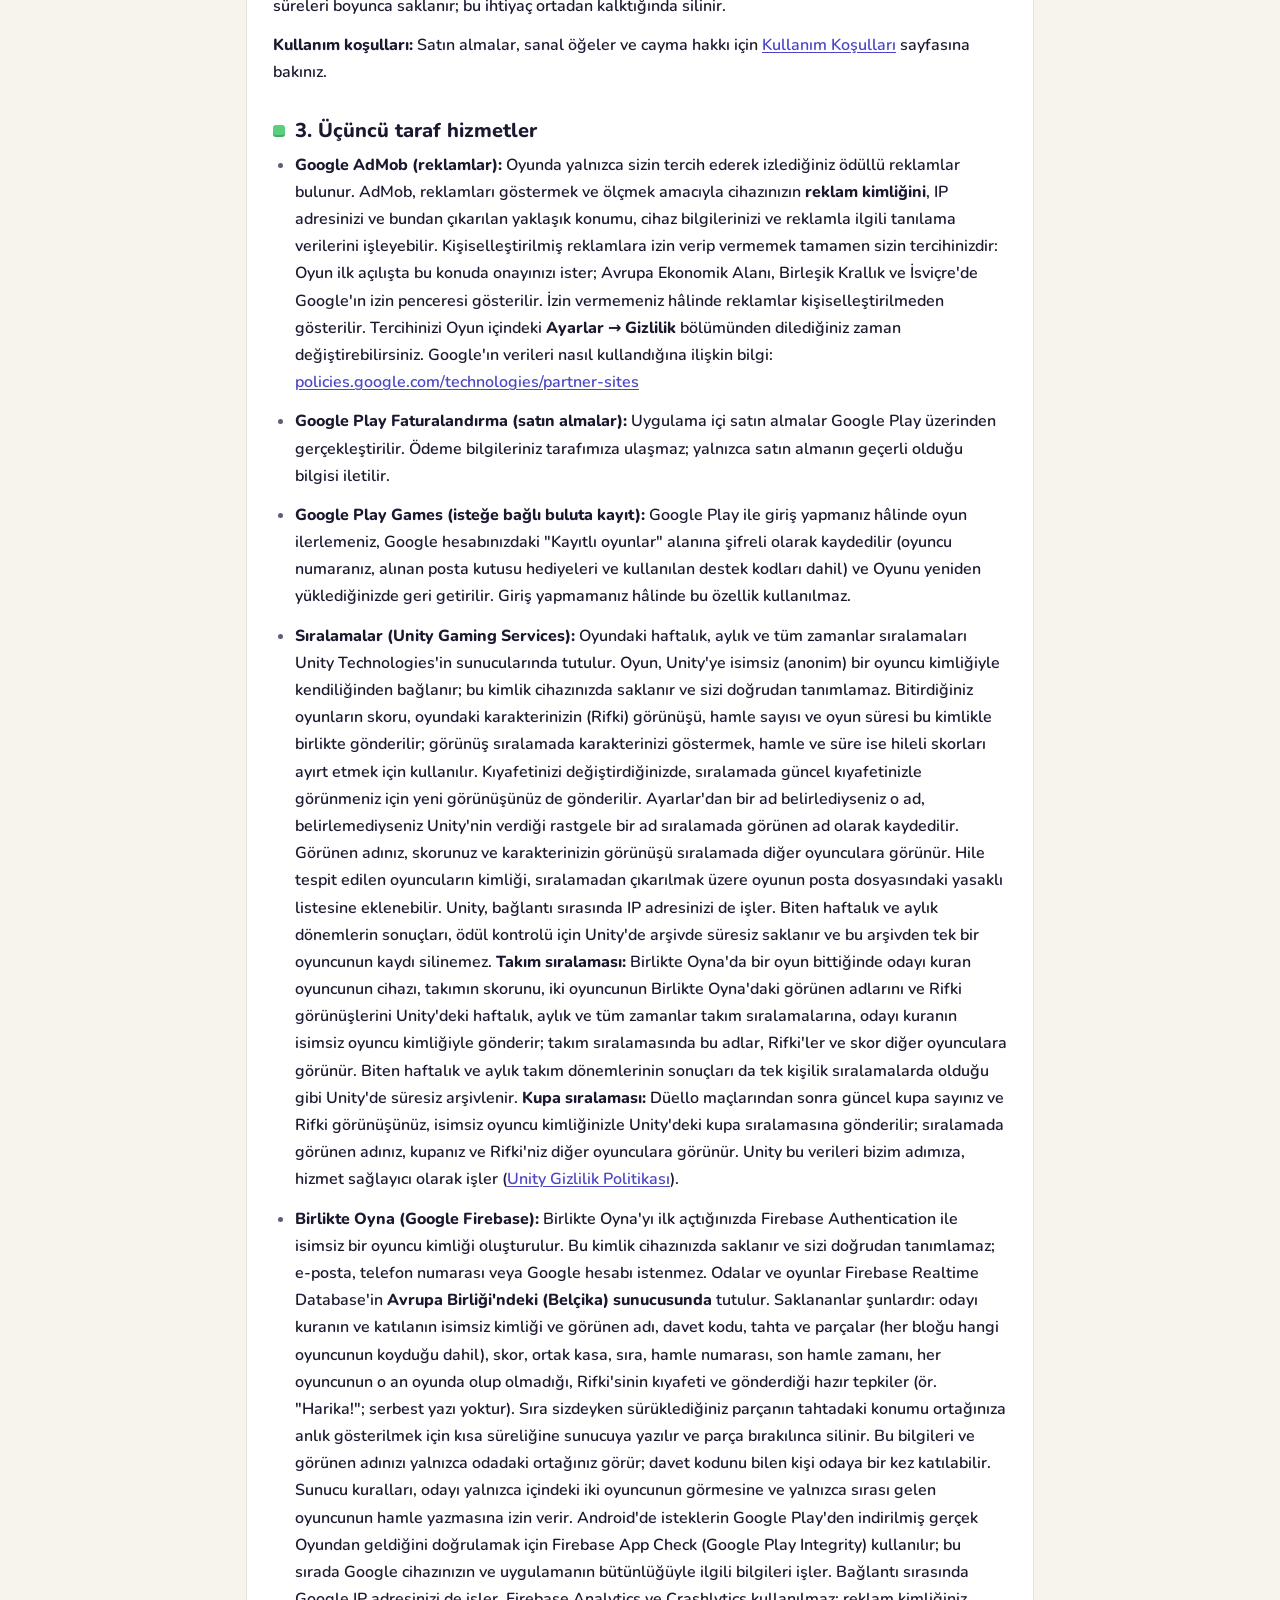
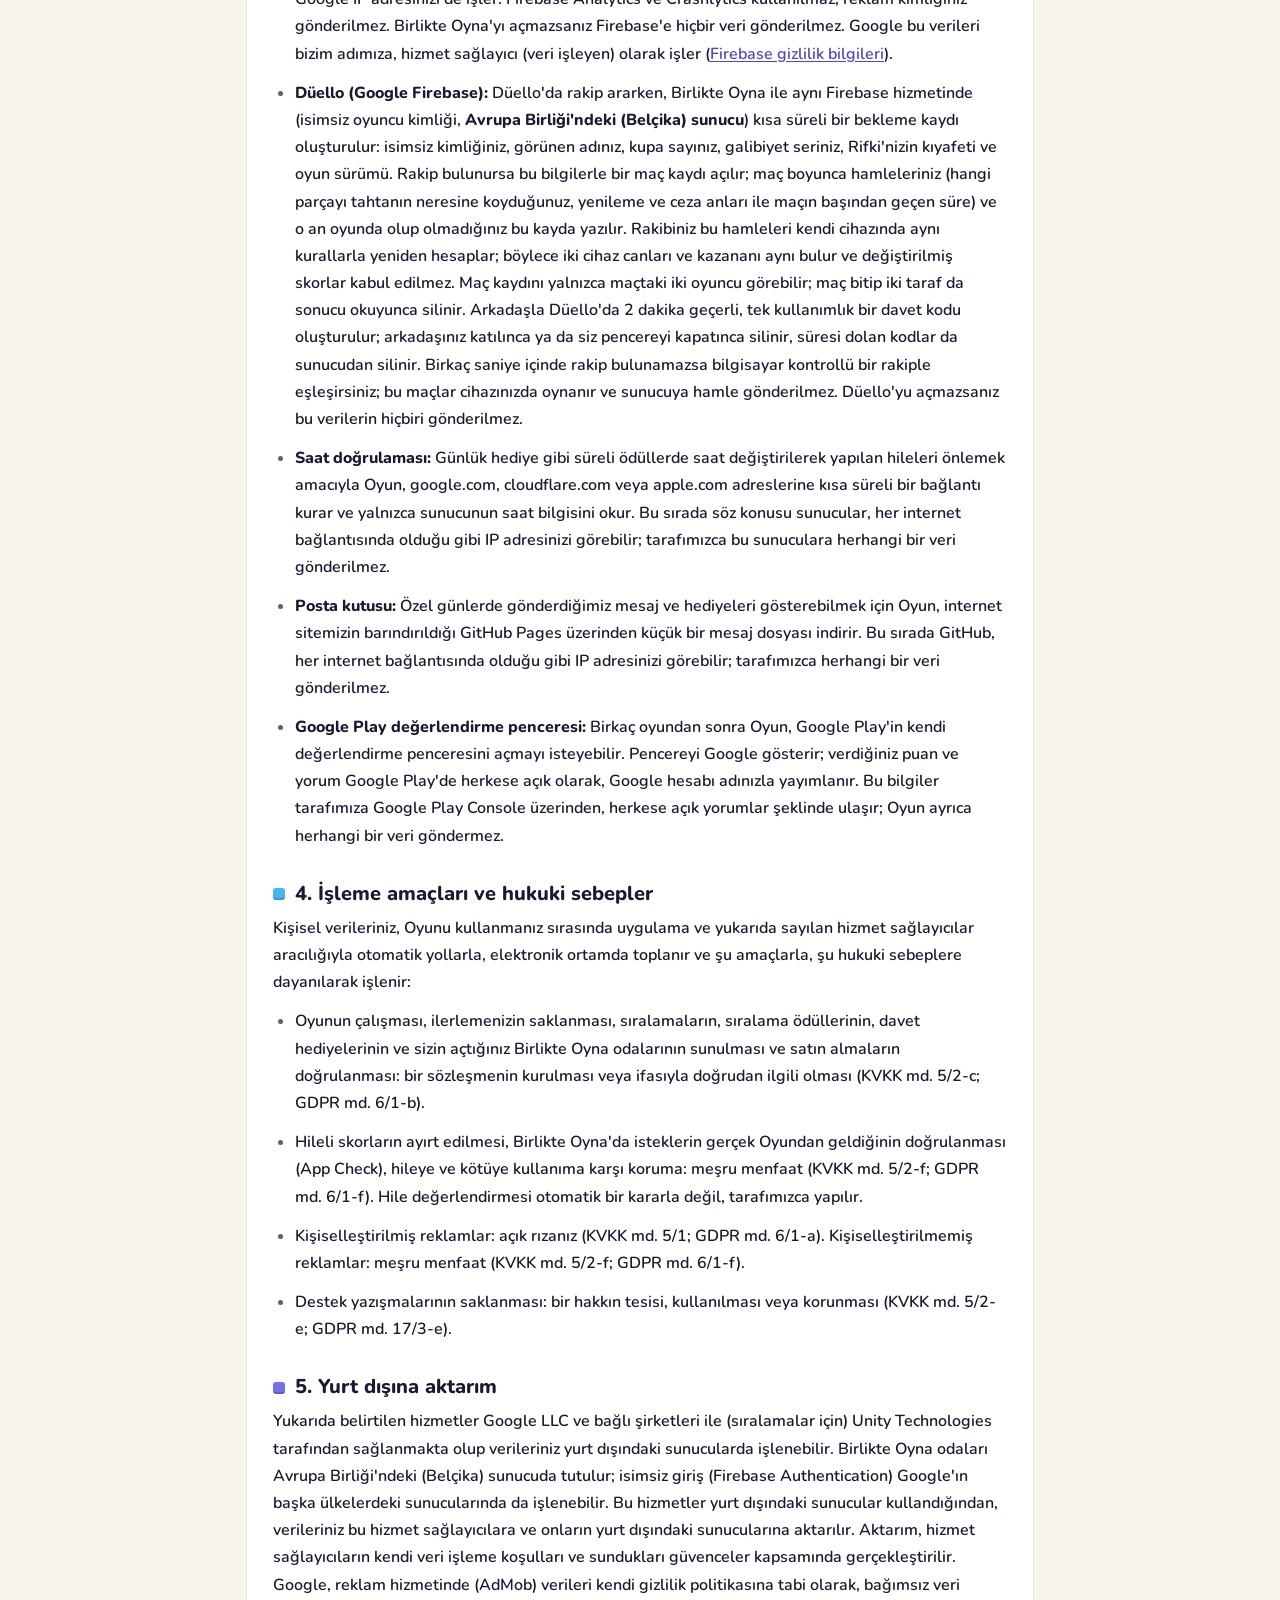
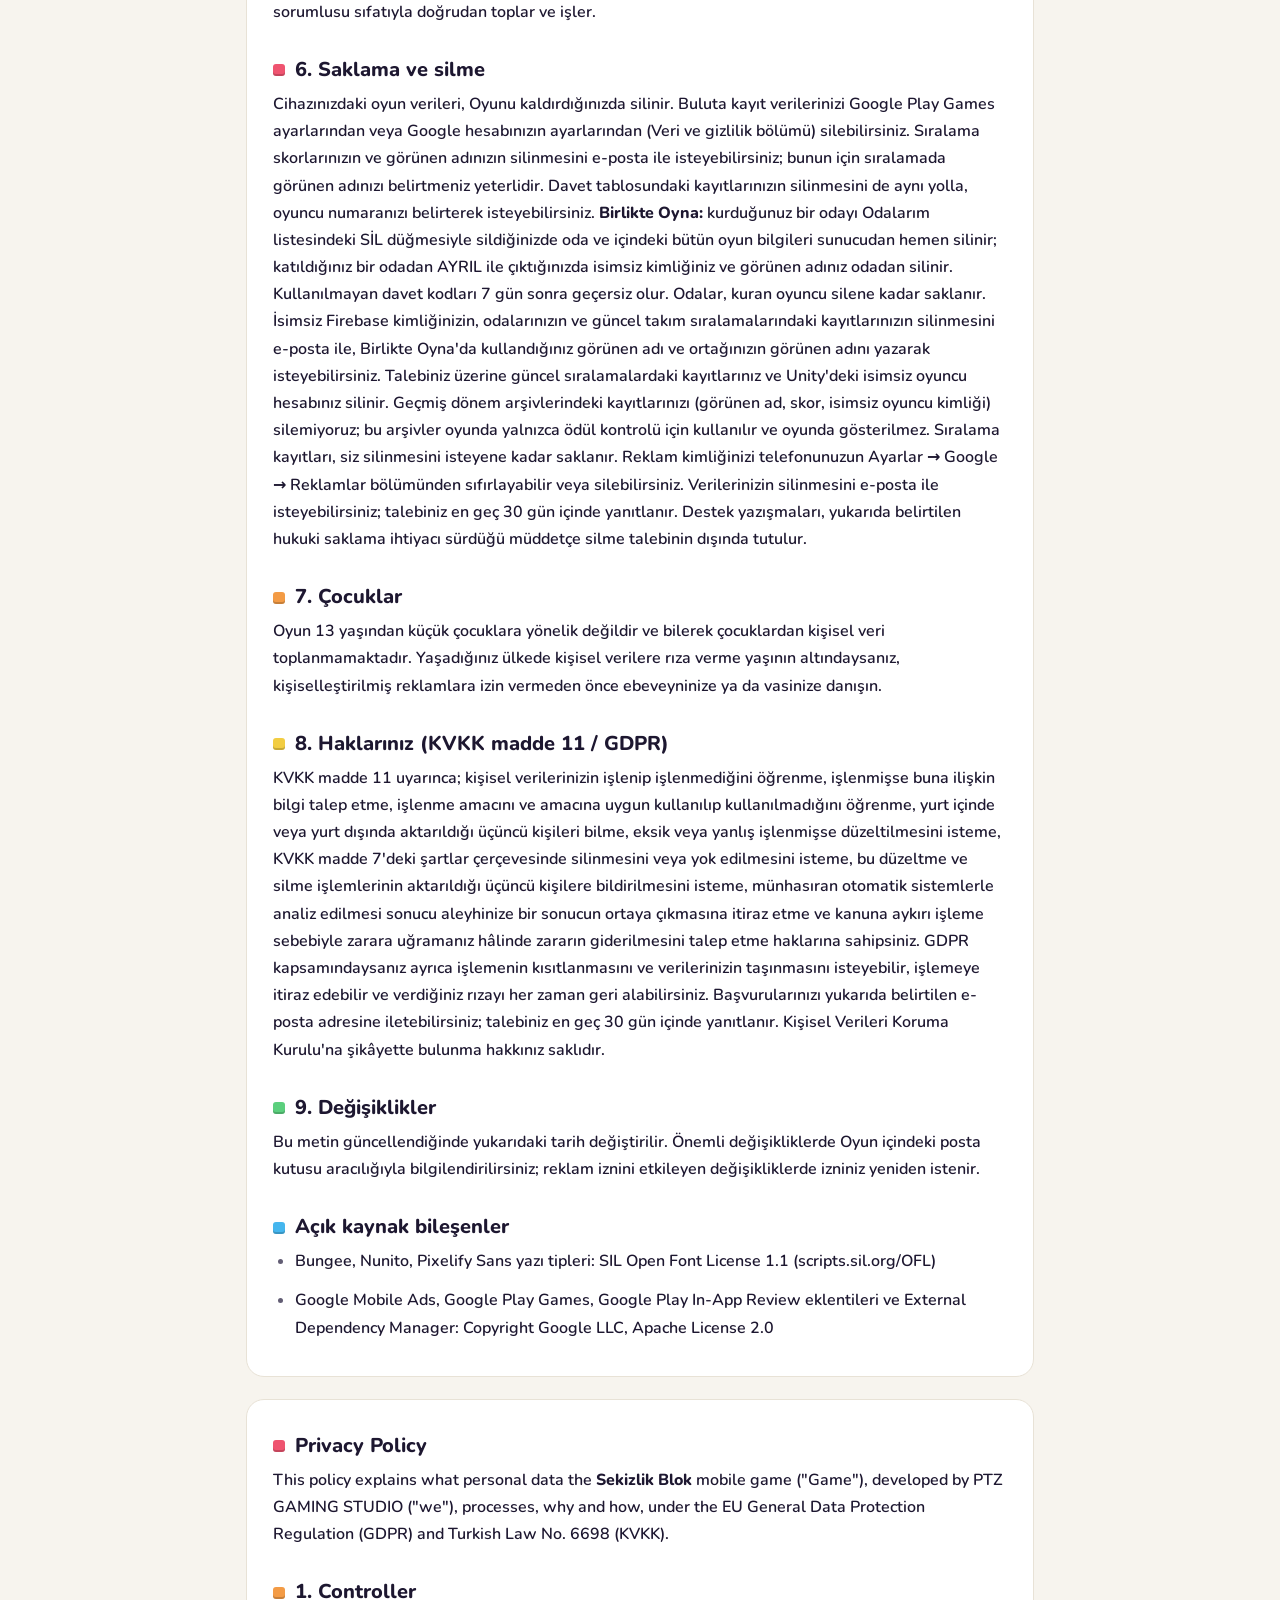
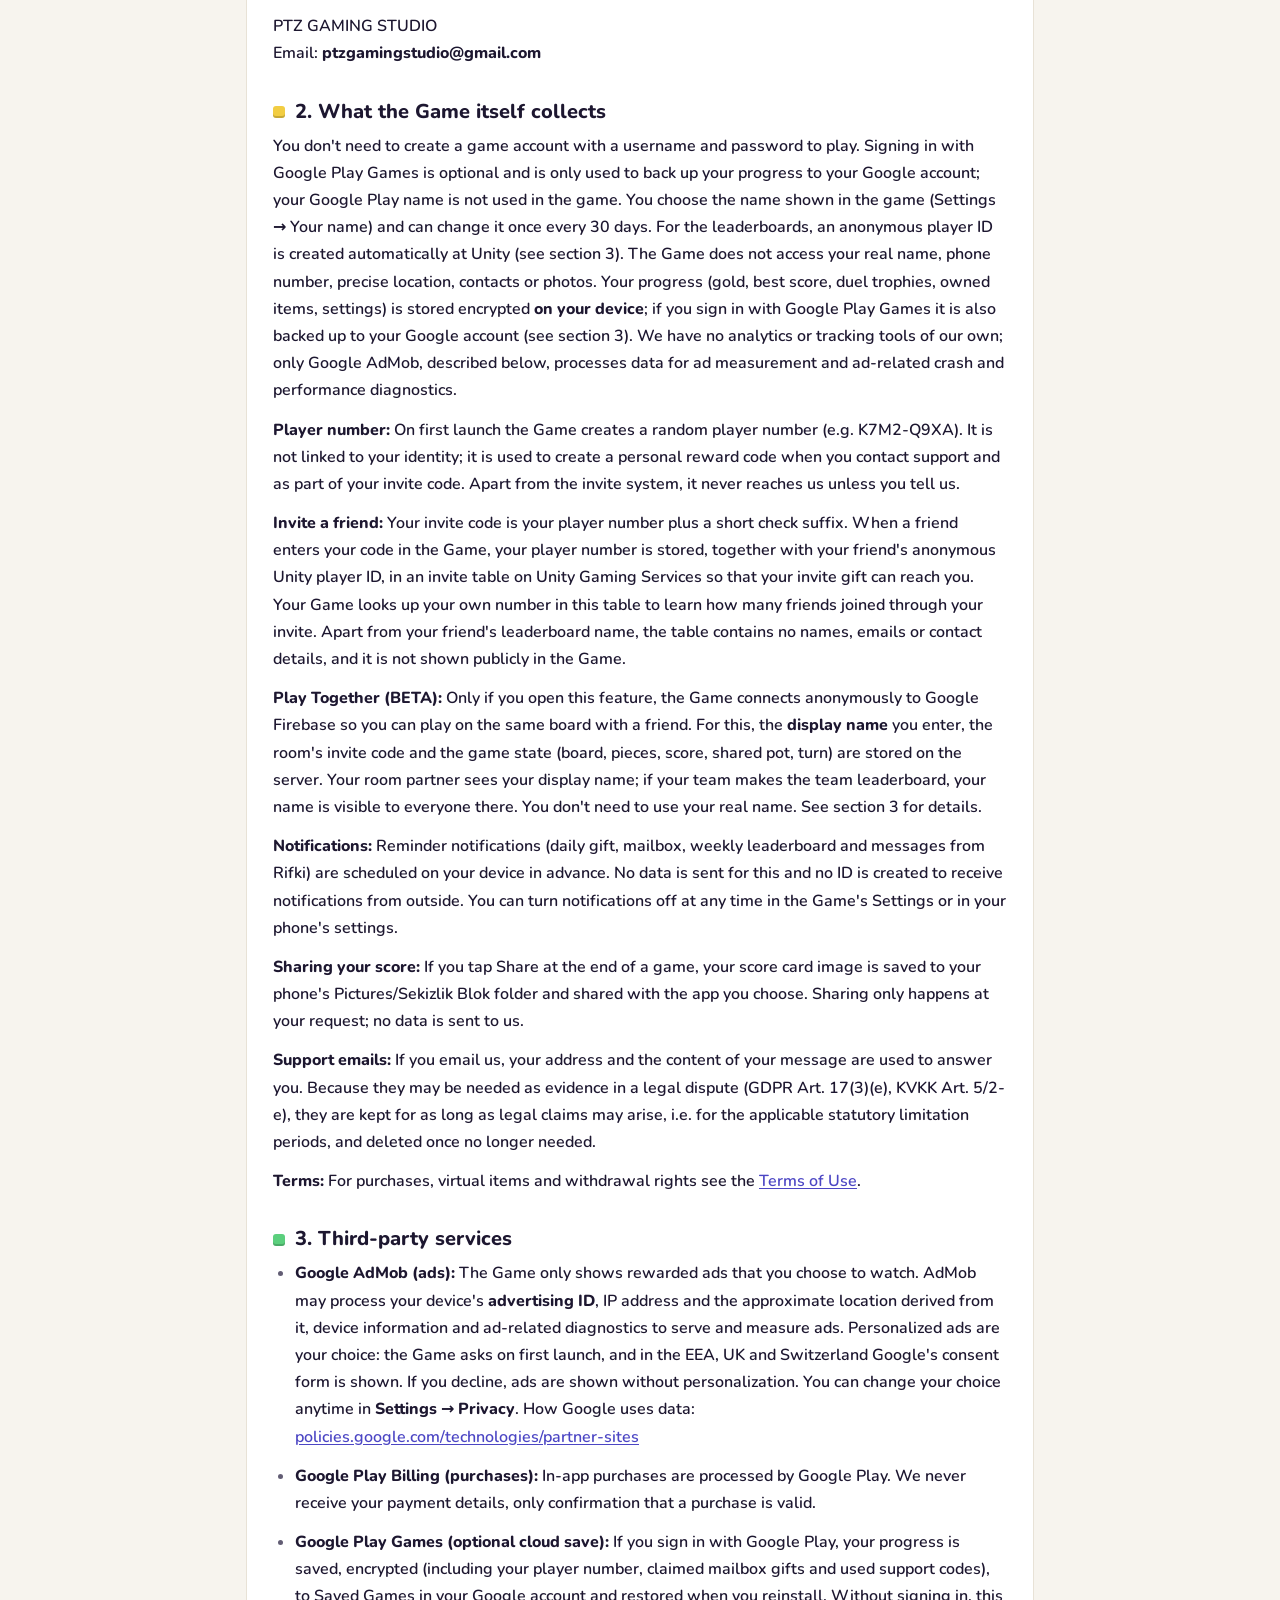
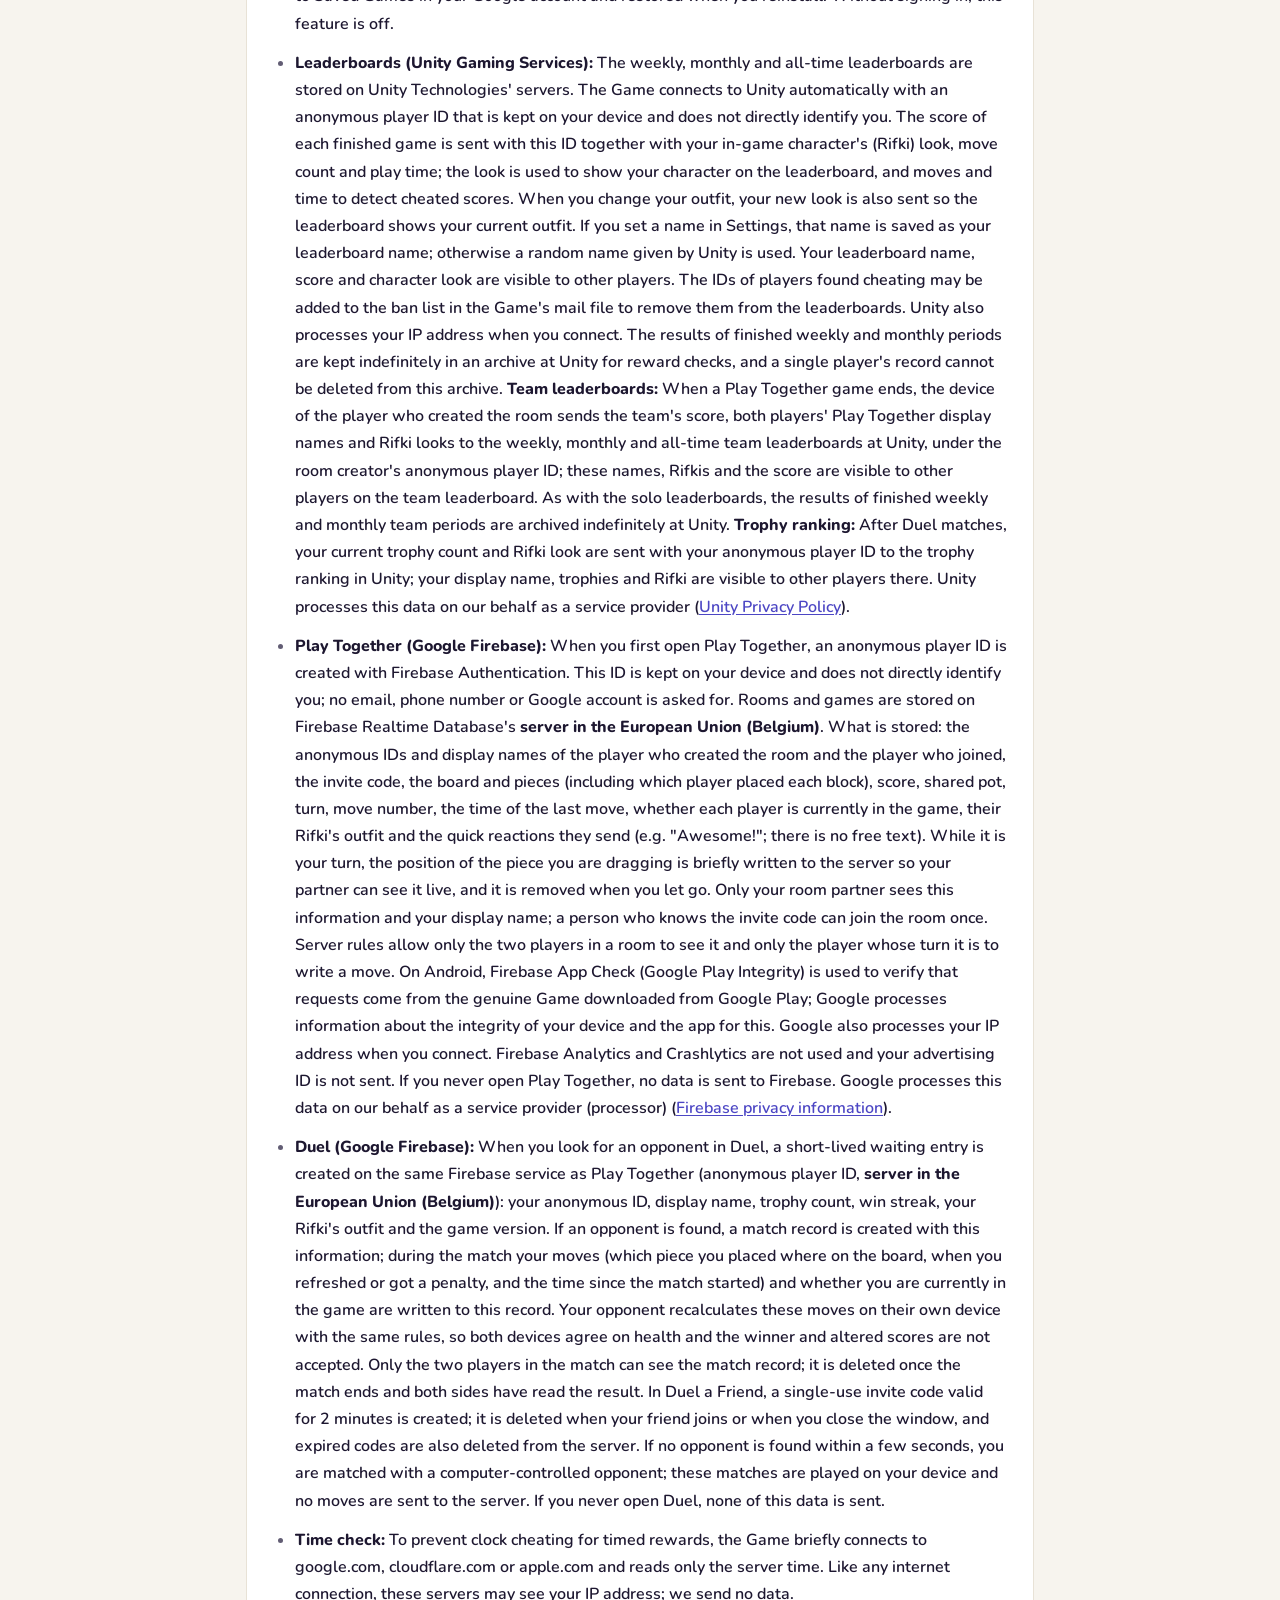
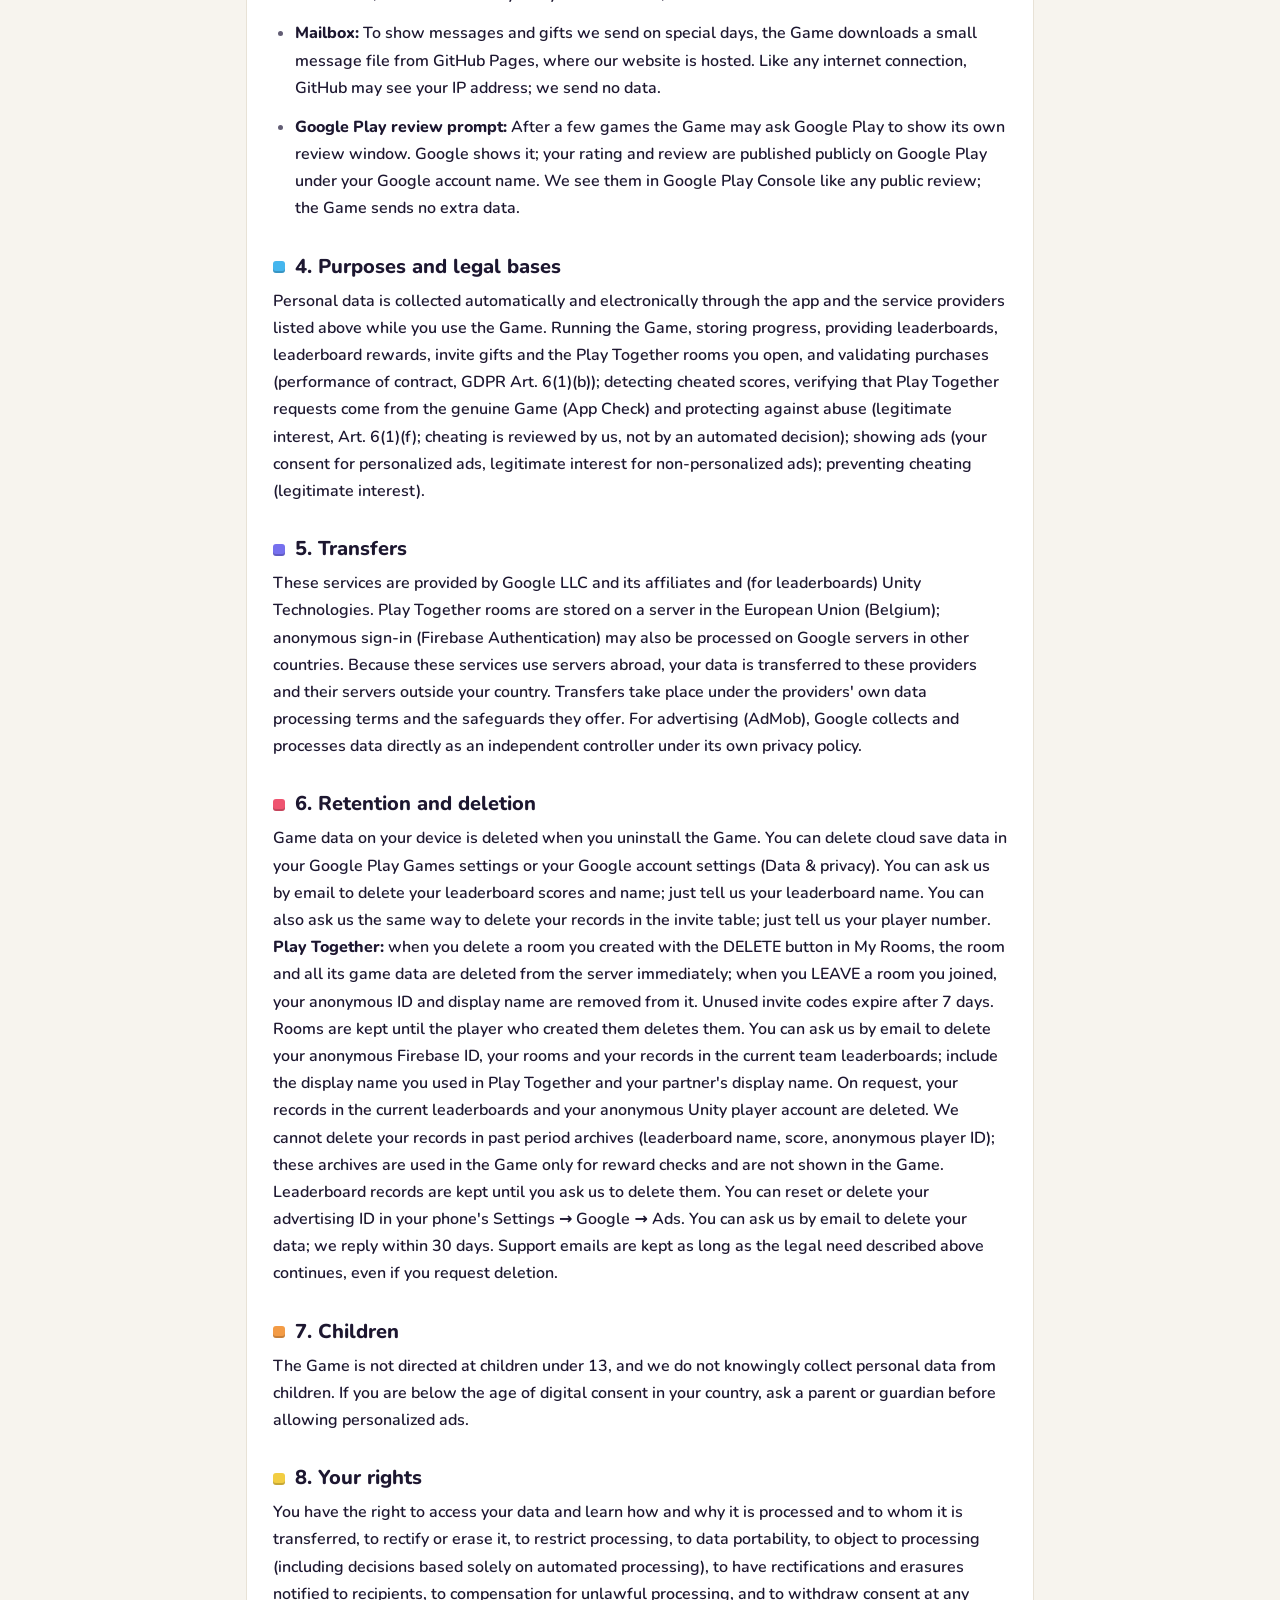
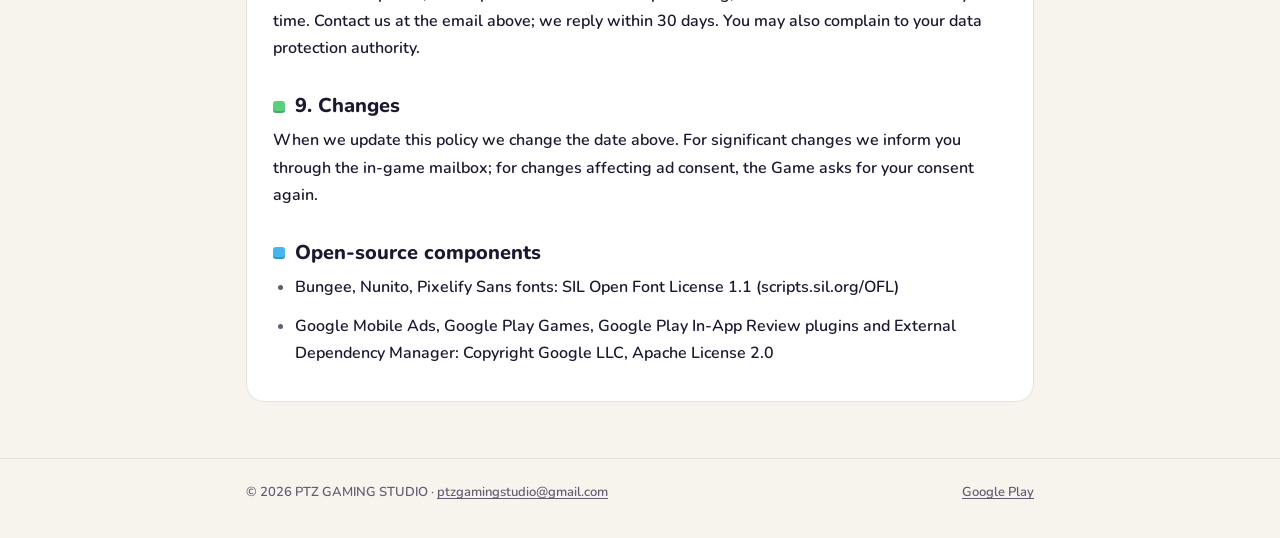
==== commit c431982b: "Add files via upload" ====
--- a/gizlilik.html
+++ b/gizlilik.html
@@ -14,7 +14,7 @@
 <header class="top"><a class="brand" href="index.html" aria-label="Sekizlik Blok ana sayfa"><img src="logo.png" alt="Sekizlik Blok" width="720" height="318"></a><nav aria-label="Site"><a href="index.html">Ana sayfa</a><a href="gizlilik.html" aria-current="page">Gizlilik</a><a href="kosullar.html">Koşullar</a><a href="veri-silme.html">Veri silme</a></nav></header>
 <main>
 <h1>Gizlilik Politikası <span class="muted" style="font-size:.6em">/ Privacy Policy</span></h1>
-<p class="muted">PTZ GAMING STUDIO · Son güncelleme / Last updated: 22.11.2026</p>
+<p class="muted">PTZ GAMING STUDIO · Son güncelleme / Last updated: 25.11.2026</p>
 <nav class="lang" aria-label="Dil / Language"><a href="#tr">Türkçe</a><a href="#en">English</a></nav>
 
 <section id="tr">
@@ -41,7 +41,7 @@
 <li><b>Google Play Games (isteğe bağlı buluta kayıt):</b> Google Play ile giriş yapmanız hâlinde oyun ilerlemeniz, Google hesabınızdaki "Kayıtlı oyunlar" alanına şifreli olarak kaydedilir (oyuncu numaranız, alınan posta kutusu hediyeleri ve kullanılan destek kodları dahil) ve Oyunu yeniden yüklediğinizde geri getirilir. Giriş yapmamanız hâlinde bu özellik kullanılmaz.</li>
 <li><b>Sıralamalar (Unity Gaming Services):</b> Oyundaki haftalık, aylık ve tüm zamanlar sıralamaları Unity Technologies'in sunucularında tutulur. Oyun, Unity'ye isimsiz (anonim) bir oyuncu kimliğiyle kendiliğinden bağlanır; bu kimlik cihazınızda saklanır ve sizi doğrudan tanımlamaz. Bitirdiğiniz oyunların skoru, oyundaki karakterinizin (Rifki) görünüşü, hamle sayısı ve oyun süresi bu kimlikle birlikte gönderilir; görünüş sıralamada karakterinizi göstermek, hamle ve süre ise hileli skorları ayırt etmek için kullanılır. Kıyafetinizi değiştirdiğinizde, sıralamada güncel kıyafetinizle görünmeniz için yeni görünüşünüz de gönderilir. Ayarlar'dan bir ad belirlediyseniz o ad, belirlemediyseniz Unity'nin verdiği rastgele bir ad sıralamada görünen ad olarak kaydedilir. Görünen adınız, skorunuz ve karakterinizin görünüşü sıralamada diğer oyunculara görünür. Hile tespit edilen oyuncuların kimliği, sıralamadan çıkarılmak üzere oyunun posta dosyasındaki yasaklı listesine eklenebilir. Unity, bağlantı sırasında IP adresinizi de işler. Biten haftalık ve aylık dönemlerin sonuçları, ödül kontrolü için Unity'de arşivde süresiz saklanır ve bu arşivden tek bir oyuncunun kaydı silinemez. <b>Takım sıralaması:</b> Birlikte Oyna'da bir oyun bittiğinde odayı kuran oyuncunun cihazı, takımın skorunu, iki oyuncunun Birlikte Oyna'daki görünen adlarını ve Rifki görünüşlerini Unity'deki haftalık, aylık ve tüm zamanlar takım sıralamalarına, odayı kuranın isimsiz oyuncu kimliğiyle gönderir; takım sıralamasında bu adlar, Rifki'ler ve skor diğer oyunculara görünür. Biten haftalık ve aylık takım dönemlerinin sonuçları da tek kişilik sıralamalarda olduğu gibi Unity'de süresiz arşivlenir. <b>Kupa sıralaması:</b> Düello maçlarından sonra güncel kupa sayınız ve Rifki görünüşünüz, isimsiz oyuncu kimliğinizle Unity'deki kupa sıralamasına gönderilir; sıralamada görünen adınız, kupanız ve Rifki'niz diğer oyunculara görünür. Unity bu verileri bizim adımıza, hizmet sağlayıcı olarak işler (<a href="https://unity.com/legal/privacy-policy">Unity Gizlilik Politikası</a>).</li>
 <li><b>Birlikte Oyna (Google Firebase):</b> Birlikte Oyna'yı ilk açtığınızda Firebase Authentication ile isimsiz bir oyuncu kimliği oluşturulur. Bu kimlik cihazınızda saklanır ve sizi doğrudan tanımlamaz; e-posta, telefon numarası veya Google hesabı istenmez. Odalar ve oyunlar Firebase Realtime Database'in <b>Avrupa Birliği'ndeki (Belçika) sunucusunda</b> tutulur. Saklananlar şunlardır: odayı kuranın ve katılanın isimsiz kimliği ve görünen adı, davet kodu, tahta ve parçalar (her bloğu hangi oyuncunun koyduğu dahil), skor, ortak kasa, sıra, hamle numarası, son hamle zamanı, her oyuncunun o an oyunda olup olmadığı, Rifki'sinin kıyafeti ve gönderdiği hazır tepkiler (ör. "Harika!"; serbest yazı yoktur). Sıra sizdeyken sürüklediğiniz parçanın tahtadaki konumu ortağınıza anlık gösterilmek için kısa süreliğine sunucuya yazılır ve parça bırakılınca silinir. Bu bilgileri ve görünen adınızı yalnızca odadaki ortağınız görür; davet kodunu bilen kişi odaya bir kez katılabilir. Sunucu kuralları, odayı yalnızca içindeki iki oyuncunun görmesine ve yalnızca sırası gelen oyuncunun hamle yazmasına izin verir. Android'de isteklerin Google Play'den indirilmiş gerçek Oyundan geldiğini doğrulamak için Firebase App Check (Google Play Integrity) kullanılır; bu sırada Google cihazınızın ve uygulamanın bütünlüğüyle ilgili bilgileri işler. Bağlantı sırasında Google IP adresinizi de işler. Firebase Analytics ve Crashlytics kullanılmaz; reklam kimliğiniz gönderilmez. Birlikte Oyna'yı açmazsanız Firebase'e hiçbir veri gönderilmez. Google bu verileri bizim adımıza, hizmet sağlayıcı (veri işleyen) olarak işler (<a href="https://firebase.google.com/support/privacy">Firebase gizlilik bilgileri</a>).</li>
-<li><b>Düello (Google Firebase):</b> Düello'da rakip ararken, Birlikte Oyna ile aynı Firebase hizmetinde (isimsiz oyuncu kimliği, <b>Avrupa Birliği'ndeki (Belçika) sunucu</b>) kısa süreli bir bekleme kaydı oluşturulur: isimsiz kimliğiniz, görünen adınız, kupa sayınız, galibiyet seriniz, Rifki'nizin kıyafeti ve oyun sürümü. Rakip bulunursa bu bilgilerle bir maç kaydı açılır; maç boyunca hamleleriniz (hangi parçayı tahtanın neresine koyduğunuz, yenileme ve ceza anları ile maçın başından geçen süre) ve o an oyunda olup olmadığınız bu kayda yazılır. Rakibiniz bu hamleleri kendi cihazında aynı kurallarla yeniden hesaplar; böylece iki cihaz canları ve kazananı aynı bulur ve değiştirilmiş skorlar kabul edilmez. Maç kaydını yalnızca maçtaki iki oyuncu görebilir; maç bitip iki taraf da sonucu okuyunca silinir. Arkadaşla Düello'da 10 dakika geçerli, tek kullanımlık bir davet kodu oluşturulur ve arkadaşınız katılınca silinir. Birkaç saniye içinde rakip bulunamazsa bilgisayar kontrollü bir rakiple eşleşirsiniz; bu maçlar cihazınızda oynanır ve sunucuya hamle gönderilmez. Düello'yu açmazsanız bu verilerin hiçbiri gönderilmez.</li>
+<li><b>Düello (Google Firebase):</b> Düello'da rakip ararken, Birlikte Oyna ile aynı Firebase hizmetinde (isimsiz oyuncu kimliği, <b>Avrupa Birliği'ndeki (Belçika) sunucu</b>) kısa süreli bir bekleme kaydı oluşturulur: isimsiz kimliğiniz, görünen adınız, kupa sayınız, galibiyet seriniz, Rifki'nizin kıyafeti ve oyun sürümü. Rakip bulunursa bu bilgilerle bir maç kaydı açılır; maç boyunca hamleleriniz (hangi parçayı tahtanın neresine koyduğunuz, yenileme ve ceza anları ile maçın başından geçen süre) ve o an oyunda olup olmadığınız bu kayda yazılır. Rakibiniz bu hamleleri kendi cihazında aynı kurallarla yeniden hesaplar; böylece iki cihaz canları ve kazananı aynı bulur ve değiştirilmiş skorlar kabul edilmez. Maç kaydını yalnızca maçtaki iki oyuncu görebilir; maç bitip iki taraf da sonucu okuyunca silinir. Arkadaşla Düello'da 2 dakika geçerli, tek kullanımlık bir davet kodu oluşturulur; arkadaşınız katılınca ya da siz pencereyi kapatınca silinir, süresi dolan kodlar da sunucudan silinir. Birkaç saniye içinde rakip bulunamazsa bilgisayar kontrollü bir rakiple eşleşirsiniz; bu maçlar cihazınızda oynanır ve sunucuya hamle gönderilmez. Düello'yu açmazsanız bu verilerin hiçbiri gönderilmez.</li>
 <li><b>Saat doğrulaması:</b> Günlük hediye gibi süreli ödüllerde saat değiştirilerek yapılan hileleri önlemek amacıyla Oyun, google.com, cloudflare.com veya apple.com adreslerine kısa süreli bir bağlantı kurar ve yalnızca sunucunun saat bilgisini okur. Bu sırada söz konusu sunucular, her internet bağlantısında olduğu gibi IP adresinizi görebilir; tarafımızca bu sunuculara herhangi bir veri gönderilmez.</li>
 <li><b>Posta kutusu:</b> Özel günlerde gönderdiğimiz mesaj ve hediyeleri gösterebilmek için Oyun, internet sitemizin barındırıldığı GitHub Pages üzerinden küçük bir mesaj dosyası indirir. Bu sırada GitHub, her internet bağlantısında olduğu gibi IP adresinizi görebilir; tarafımızca herhangi bir veri gönderilmez.</li>
 <li><b>Google Play değerlendirme penceresi:</b> Birkaç oyundan sonra Oyun, Google Play'in kendi değerlendirme penceresini açmayı isteyebilir. Pencereyi Google gösterir; verdiğiniz puan ve yorum Google Play'de herkese açık olarak, Google hesabı adınızla yayımlanır. Bu bilgiler tarafımıza Google Play Console üzerinden, herkese açık yorumlar şeklinde ulaşır; Oyun ayrıca herhangi bir veri göndermez.</li>
@@ -101,7 +101,7 @@
 <li><b>Google Play Games (optional cloud save):</b> If you sign in with Google Play, your progress is saved, encrypted (including your player number, claimed mailbox gifts and used support codes), to Saved Games in your Google account and restored when you reinstall. Without signing in, this feature is off.</li>
 <li><b>Leaderboards (Unity Gaming Services):</b> The weekly, monthly and all-time leaderboards are stored on Unity Technologies' servers. The Game connects to Unity automatically with an anonymous player ID that is kept on your device and does not directly identify you. The score of each finished game is sent with this ID together with your in-game character's (Rifki) look, move count and play time; the look is used to show your character on the leaderboard, and moves and time to detect cheated scores. When you change your outfit, your new look is also sent so the leaderboard shows your current outfit. If you set a name in Settings, that name is saved as your leaderboard name; otherwise a random name given by Unity is used. Your leaderboard name, score and character look are visible to other players. The IDs of players found cheating may be added to the ban list in the Game's mail file to remove them from the leaderboards. Unity also processes your IP address when you connect. The results of finished weekly and monthly periods are kept indefinitely in an archive at Unity for reward checks, and a single player's record cannot be deleted from this archive. <b>Team leaderboards:</b> When a Play Together game ends, the device of the player who created the room sends the team's score, both players' Play Together display names and Rifki looks to the weekly, monthly and all-time team leaderboards at Unity, under the room creator's anonymous player ID; these names, Rifkis and the score are visible to other players on the team leaderboard. As with the solo leaderboards, the results of finished weekly and monthly team periods are archived indefinitely at Unity. <b>Trophy ranking:</b> After Duel matches, your current trophy count and Rifki look are sent with your anonymous player ID to the trophy ranking in Unity; your display name, trophies and Rifki are visible to other players there. Unity processes this data on our behalf as a service provider (<a href="https://unity.com/legal/privacy-policy">Unity Privacy Policy</a>).</li>
 <li><b>Play Together (Google Firebase):</b> When you first open Play Together, an anonymous player ID is created with Firebase Authentication. This ID is kept on your device and does not directly identify you; no email, phone number or Google account is asked for. Rooms and games are stored on Firebase Realtime Database's <b>server in the European Union (Belgium)</b>. What is stored: the anonymous IDs and display names of the player who created the room and the player who joined, the invite code, the board and pieces (including which player placed each block), score, shared pot, turn, move number, the time of the last move, whether each player is currently in the game, their Rifki's outfit and the quick reactions they send (e.g. "Awesome!"; there is no free text). While it is your turn, the position of the piece you are dragging is briefly written to the server so your partner can see it live, and it is removed when you let go. Only your room partner sees this information and your display name; a person who knows the invite code can join the room once. Server rules allow only the two players in a room to see it and only the player whose turn it is to write a move. On Android, Firebase App Check (Google Play Integrity) is used to verify that requests come from the genuine Game downloaded from Google Play; Google processes information about the integrity of your device and the app for this. Google also processes your IP address when you connect. Firebase Analytics and Crashlytics are not used and your advertising ID is not sent. If you never open Play Together, no data is sent to Firebase. Google processes this data on our behalf as a service provider (processor) (<a href="https://firebase.google.com/support/privacy">Firebase privacy information</a>).</li>
-<li><b>Duel (Google Firebase):</b> When you look for an opponent in Duel, a short-lived waiting entry is created on the same Firebase service as Play Together (anonymous player ID, <b>server in the European Union (Belgium)</b>): your anonymous ID, display name, trophy count, win streak, your Rifki's outfit and the game version. If an opponent is found, a match record is created with this information; during the match your moves (which piece you placed where on the board, when you refreshed or got a penalty, and the time since the match started) and whether you are currently in the game are written to this record. Your opponent recalculates these moves on their own device with the same rules, so both devices agree on health and the winner and altered scores are not accepted. Only the two players in the match can see the match record; it is deleted once the match ends and both sides have read the result. In Duel a Friend, a single-use invite code valid for 10 minutes is created and deleted when your friend joins. If no opponent is found within a few seconds, you are matched with a computer-controlled opponent; these matches are played on your device and no moves are sent to the server. If you never open Duel, none of this data is sent.</li>
+<li><b>Duel (Google Firebase):</b> When you look for an opponent in Duel, a short-lived waiting entry is created on the same Firebase service as Play Together (anonymous player ID, <b>server in the European Union (Belgium)</b>): your anonymous ID, display name, trophy count, win streak, your Rifki's outfit and the game version. If an opponent is found, a match record is created with this information; during the match your moves (which piece you placed where on the board, when you refreshed or got a penalty, and the time since the match started) and whether you are currently in the game are written to this record. Your opponent recalculates these moves on their own device with the same rules, so both devices agree on health and the winner and altered scores are not accepted. Only the two players in the match can see the match record; it is deleted once the match ends and both sides have read the result. In Duel a Friend, a single-use invite code valid for 2 minutes is created; it is deleted when your friend joins or when you close the window, and expired codes are also deleted from the server. If no opponent is found within a few seconds, you are matched with a computer-controlled opponent; these matches are played on your device and no moves are sent to the server. If you never open Duel, none of this data is sent.</li>
 <li><b>Time check:</b> To prevent clock cheating for timed rewards, the Game briefly connects to google.com, cloudflare.com or apple.com and reads only the server time. Like any internet connection, these servers may see your IP address; we send no data.</li>
 <li><b>Mailbox:</b> To show messages and gifts we send on special days, the Game downloads a small message file from GitHub Pages, where our website is hosted. Like any internet connection, GitHub may see your IP address; we send no data.</li>
 <li><b>Google Play review prompt:</b> After a few games the Game may ask Google Play to show its own review window. Google shows it; your rating and review are published publicly on Google Play under your Google account name. We see them in Google Play Console like any public review; the Game sends no extra data.</li>
